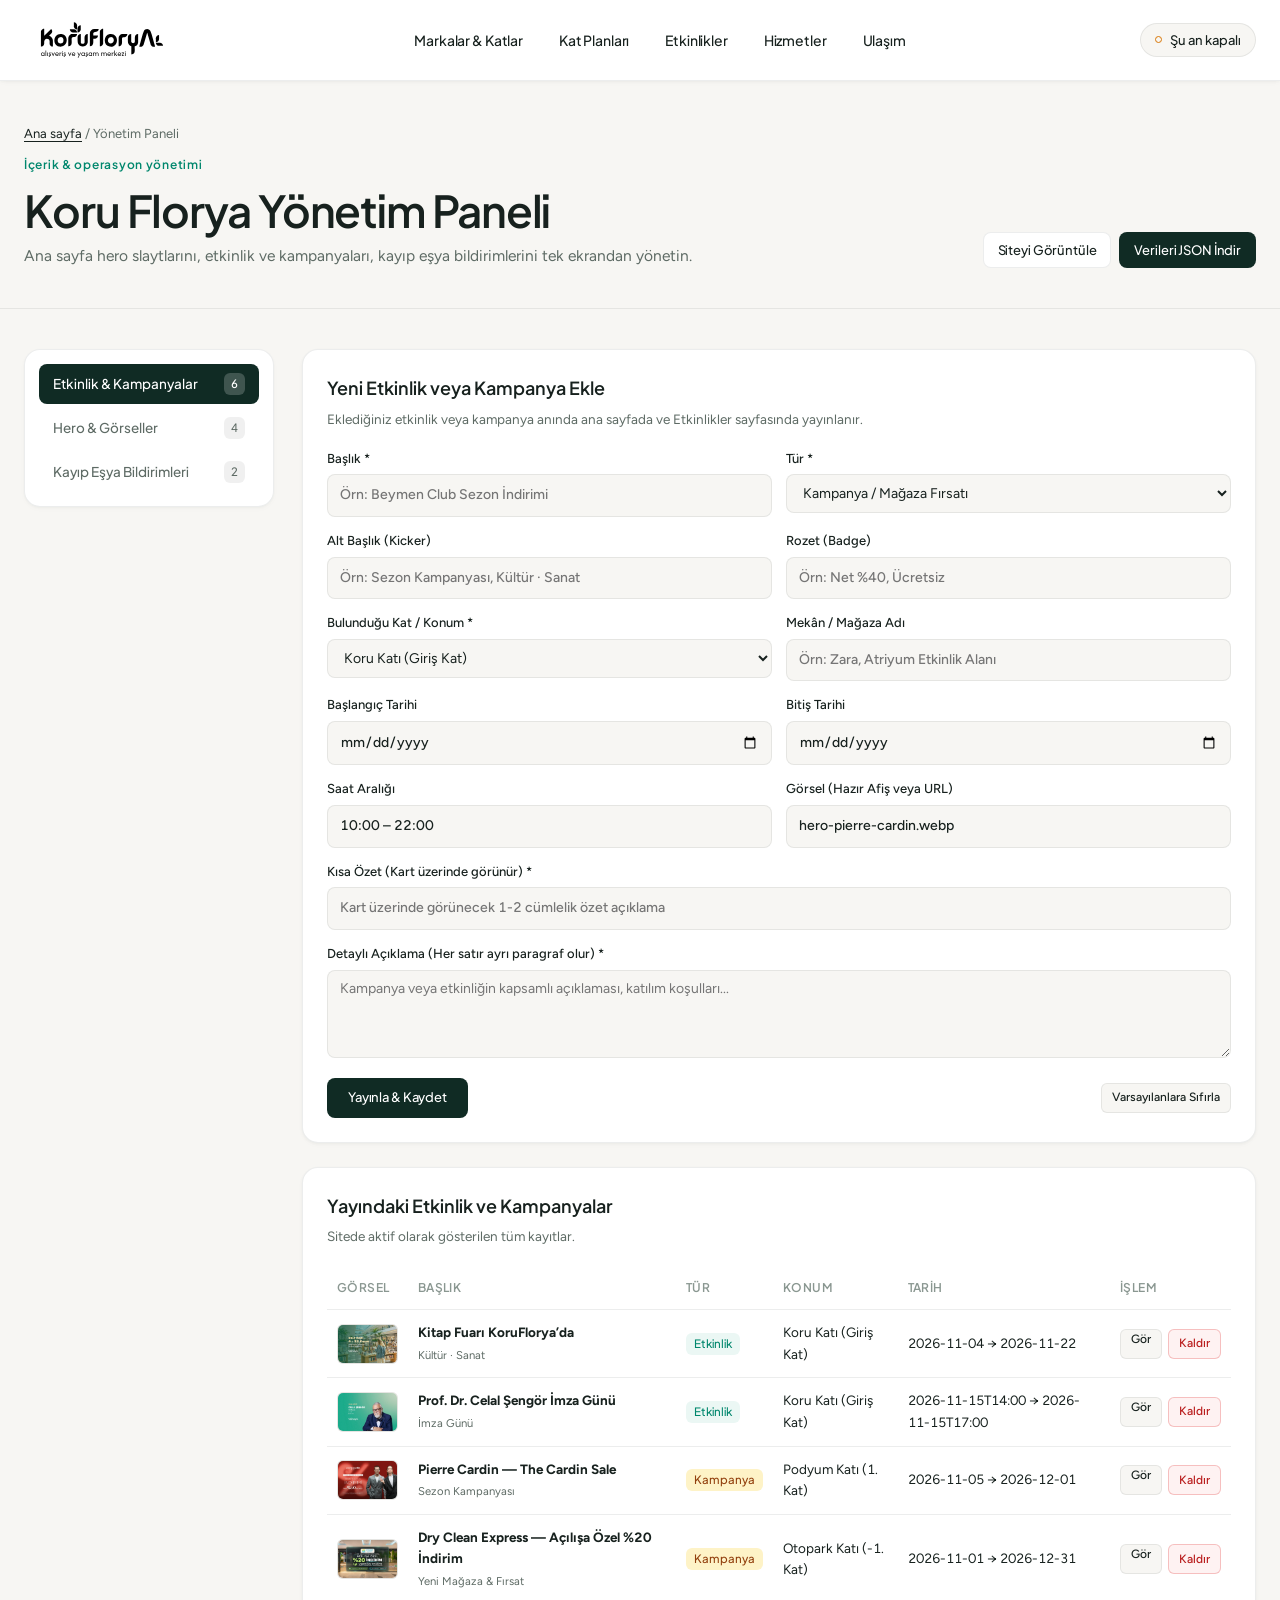
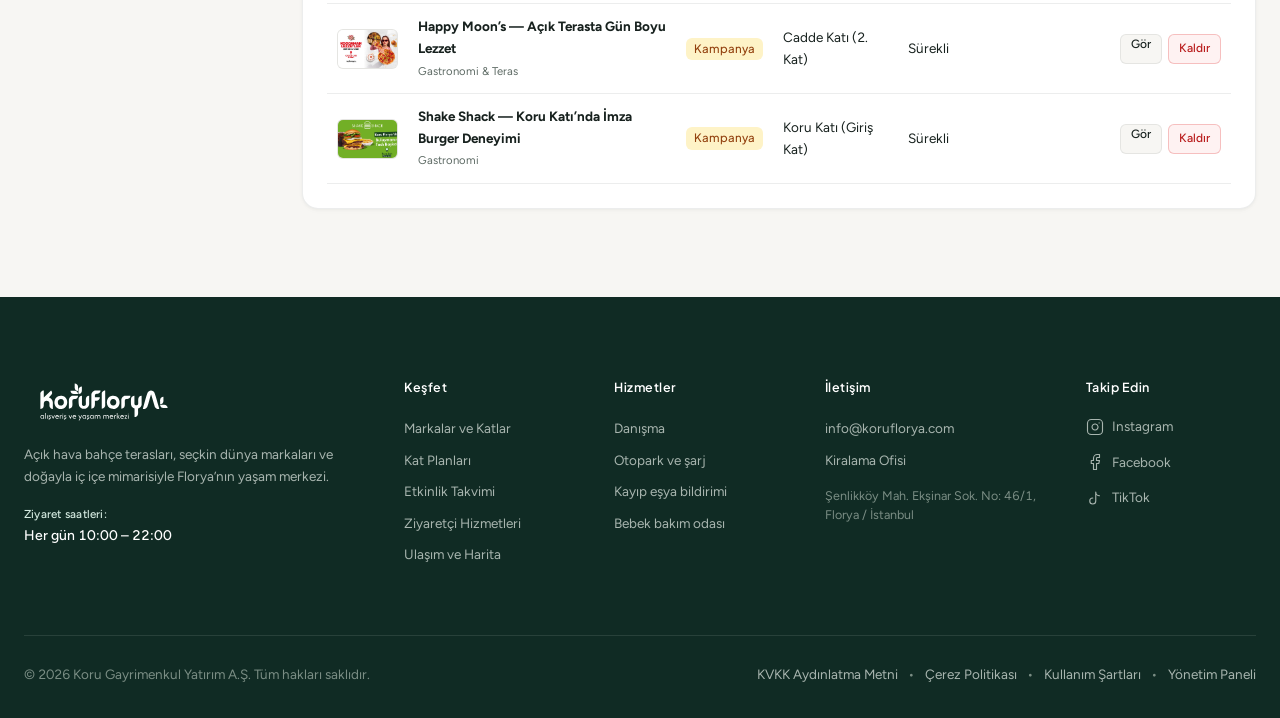
==== admin.html @ 9d374c3a "Redesign subpage headers, sticky columns, detailed campaign copy, store pagination, copy cleanup, an" ====
<!DOCTYPE html>
<html lang="tr">
<head>
<meta charset="UTF-8" />
<meta name="viewport" content="width=device-width, initial-scale=1" />
<title>Yönetim Paneli (CMS) | Koru Florya</title>
<meta name="robots" content="noindex, nofollow" />
<meta name="theme-color" content="#102B24" />
<link rel="icon" type="image/svg+xml" href="assets/logo/favicon.svg" />
<link rel="preconnect" href="https://fonts.googleapis.com" />
<link rel="preconnect" href="https://fonts.gstatic.com" crossorigin />
<link href="https://fonts.googleapis.com/css2?family=Plus+Jakarta+Sans:wght@500;600&family=Figtree:wght@400;500;600&display=swap" rel="stylesheet" />
<link rel="stylesheet" href="assets/css/site.css" />
<style>
  .adm-wrap{display:grid;grid-template-columns:250px minmax(0,1fr);gap:28px;align-items:start}
  .adm-nav{position:sticky;top:100px;background:#fff;border:1px solid var(--border-light);border-radius:var(--radius-lg);padding:14px;display:flex;flex-direction:column;gap:4px;box-shadow:var(--shadow-sm)}
  .adm-tab{height:40px;padding:0 14px;border-radius:var(--radius-sm);border:0;background:transparent;font-family:var(--font-h);font-size:13.5px;font-weight:500;color:var(--text-muted);text-align:left;cursor:pointer;display:flex;align-items:center;justify-content:space-between;transition:background-color .16s,color .16s}
  .adm-tab:hover{background:var(--bg-light);color:var(--text-main)}
  .adm-tab.on{background:var(--brand-dark);color:#fff}
  .adm-tab span.cnt{font-size:11.5px;padding:2px 7px;border-radius:var(--radius-xs);background:rgba(0,0,0,.06)}
  .adm-tab.on span.cnt{background:rgba(255,255,255,.2);color:#fff}

  .adm-pane{display:none;flex-direction:column;gap:24px}
  .adm-pane.on{display:flex}

  .adm-card{background:#fff;border:1px solid var(--border-light);border-radius:var(--radius-lg);padding:24px;box-shadow:var(--shadow-sm)}
  .adm-card h2{font-family:var(--font-h);font-size:18px;font-weight:600;margin-bottom:6px;color:var(--text-main)}
  .adm-card p.sub{font-size:13.5px;color:var(--text-muted);margin-bottom:18px}

  .adm-grid{display:grid;grid-template-columns:repeat(2,minmax(0,1fr));gap:14px}
  .adm-field{display:flex;flex-direction:column;gap:5px;font-size:13px;font-weight:500;color:var(--text-main)}
  .adm-field.full{grid-column:1/-1}
  .adm-field input,.adm-field select,.adm-field textarea{padding:9px 12px;border:1px solid var(--border-light);border-radius:var(--radius-sm);background:var(--bg-light);font-size:14px;font-family:var(--font-b);color:var(--text-main);outline:none;transition:border-color .16s,background-color .16s}
  .adm-field input:focus,.adm-field select:focus,.adm-field textarea:focus{background:#fff;border-color:var(--brand-turq)}

  .adm-table-wrap{overflow-x:auto}
  .adm-table{width:100%;border-collapse:collapse;font-size:13.5px}
  .adm-table th,.adm-table td{padding:12px 10px;border-bottom:1px solid var(--border-light);text-align:left;vertical-align:middle}
  .adm-table th{font-family:var(--font-h);font-weight:600;font-size:12px;color:var(--text-subtle);text-transform:uppercase;letter-spacing:.04em}
  .adm-thumb{width:64px;height:40px;border-radius:var(--radius-xs);object-fit:cover;background:var(--bg-light);border:1px solid var(--border-light)}

  .adm-badge{display:inline-flex;align-items:center;padding:2px 8px;border-radius:var(--radius-xs);font-size:11.5px;font-weight:500;font-family:var(--font-h)}
  .adm-badge.ev{background:var(--brand-turq-light);color:var(--brand-turq-text)}
  .adm-badge.cp{background:#FEF3C7;color:#92400E}
  .adm-badge.ok{background:#DCFCE7;color:#166534}

  .adm-actions{display:flex;gap:6px;align-items:center}
  .adm-btn-del{height:30px;padding:0 10px;border-radius:var(--radius-xs);border:1px solid rgba(220,38,38,.25);background:#FEF2F2;color:#B91C1C;font-size:12px;font-weight:500;cursor:pointer}
  .adm-btn-del:hover{background:#FEE2E2}
  .adm-btn-act{height:30px;padding:0 10px;border-radius:var(--radius-xs);border:1px solid var(--border-light);background:var(--bg-light);color:var(--text-main);font-size:12px;font-weight:500;cursor:pointer}
  .adm-btn-act:hover{background:var(--bg-raised)}

  .adm-toast{position:fixed;bottom:24px;right:24px;background:var(--brand-dark);color:#fff;padding:12px 18px;border-radius:var(--radius-md);font-family:var(--font-h);font-size:13.5px;font-weight:500;box-shadow:var(--shadow-lg);z-index:999;opacity:0;transform:translateY(8px);pointer-events:none;transition:opacity .2s,transform .2s}
  .adm-toast.on{opacity:1;transform:translateY(0)}

  @media (max-width:900px){
    .adm-wrap{grid-template-columns:1fr}
    .adm-nav{position:static;flex-direction:row;overflow-x:auto}
    .adm-tab{flex:0 0 auto;gap:8px}
    .adm-grid{grid-template-columns:1fr}
  }
</style>
</head>
<body data-page="admin">
<main id="main">
  <div class="pagehead">
    <div class="wrap">
      <p class="crumb"><a href="index.html">Ana sayfa</a> / Yönetim Paneli</p>
      <div style="display:flex;justify-content:space-between;align-items:flex-end;gap:16px;flex-wrap:wrap">
        <div>
          <span class="eyebrow">İçerik &amp; operasyon yönetimi</span>
          <h1 class="h">Koru Florya Yönetim Paneli</h1>
          <p class="lead">Ana sayfa hero slaytlarını, etkinlik ve kampanyaları, kayıp eşya bildirimlerini tek ekrandan yönetin.</p>
        </div>
        <div style="display:flex;gap:8px;flex-wrap:wrap">
          <a class="btn btn-outline btn-sm" href="index.html" target="_blank">Siteyi Görüntüle</a>
          <button type="button" class="btn btn-dark btn-sm" id="exportJsonBtn">Verileri JSON İndir</button>
        </div>
      </div>
    </div>
  </div>

  <section style="padding:40px 0 88px" class="bg-lime">
    <div class="wrap adm-wrap">
      <aside class="adm-nav" role="tablist" aria-label="Yönetim Bölümleri">
        <button type="button" class="adm-tab on" data-pane="events">Etkinlik &amp; Kampanyalar <span class="cnt" id="cntEvents">0</span></button>
        <button type="button" class="adm-tab" data-pane="hero">Hero &amp; Görseller <span class="cnt" id="cntSlides">4</span></button>
        <button type="button" class="adm-tab" data-pane="lost">Kayıp Eşya Bildirimleri <span class="cnt" id="cntLost">0</span></button>
      </aside>

      <div>
        <!-- 1. ETKİNLİK & KAMPANYALAR PANE -->
        <div class="adm-pane on" id="pane-events">
          <div class="adm-card">
            <h2>Yeni Etkinlik veya Kampanya Ekle</h2>
            <p class="sub">Eklediğiniz etkinlik veya kampanya anında ana sayfada ve Etkinlikler sayfasında yayınlanır.</p>
            <form id="addEventForm" class="adm-grid">
              <label class="adm-field">Başlık *
                <input type="text" name="title" required placeholder="Örn: Beymen Club Sezon İndirimi" />
              </label>
              <label class="adm-field">Tür *
                <select name="type">
                  <option value="campaign">Kampanya / Mağaza Fırsatı</option>
                  <option value="event">Etkinlik / İmza Günü / Atölye</option>
                </select>
              </label>
              <label class="adm-field">Alt Başlık (Kicker)
                <input type="text" name="kicker" placeholder="Örn: Sezon Kampanyası, Kültür · Sanat" />
              </label>
              <label class="adm-field">Rozet (Badge)
                <input type="text" name="badge" placeholder="Örn: Net %40, Ücretsiz" />
              </label>
              <label class="adm-field">Bulunduğu Kat / Konum *
                <select name="place">
                  <option value="Koru Katı (Giriş Kat)">Koru Katı (Giriş Kat)</option>
                  <option value="Podyum Katı (1. Kat)">Podyum Katı (1. Kat)</option>
                  <option value="Cadde Katı (2. Kat)">Cadde Katı (2. Kat)</option>
                  <option value="Otopark Katı (-1. Kat)">Otopark Katı (-1. Kat)</option>
                </select>
              </label>
              <label class="adm-field">Mekân / Mağaza Adı
                <input type="text" name="venue" placeholder="Örn: Zara, Atriyum Etkinlik Alanı" />
              </label>
              <label class="adm-field">Başlangıç Tarihi
                <input type="date" name="start" />
              </label>
              <label class="adm-field">Bitiş Tarihi
                <input type="date" name="end" />
              </label>
              <label class="adm-field">Saat Aralığı
                <input type="text" name="time" value="10:00 – 22:00" placeholder="Örn: 14:00 – 17:00" />
              </label>
              <label class="adm-field">Görsel (Hazır Afiş veya URL)
                <input type="text" name="img" placeholder="hero-kitap-fuari.webp veya https://..." value="hero-pierre-cardin.webp" />
              </label>
              <label class="adm-field full">Kısa Özet (Kart üzerinde görünür) *
                <input type="text" name="short" required placeholder="Kart üzerinde görünecek 1-2 cümlelik özet açıklama" />
              </label>
              <label class="adm-field full">Detaylı Açıklama (Her satır ayrı paragraf olur) *
                <textarea name="about" rows="4" required placeholder="Kampanya veya etkinliğin kapsamlı açıklaması, katılım koşulları..."></textarea>
              </label>
              <div class="adm-field full" style="flex-direction:row;justify-content:space-between;align-items:center;margin-top:6px">
                <button type="submit" class="btn btn-dark btn-sm" style="height:40px;padding:0 20px">Yayınla &amp; Kaydet</button>
                <button type="button" class="adm-btn-act" id="resetEventsBtn">Varsayılanlara Sıfırla</button>
              </div>
            </form>
          </div>

          <div class="adm-card">
            <h2>Yayındaki Etkinlik ve Kampanyalar</h2>
            <p class="sub">Sitede aktif olarak gösterilen tüm kayıtlar.</p>
            <div class="adm-table-wrap">
              <table class="adm-table">
                <thead>
                  <tr>
                    <th>Görsel</th>
                    <th>Başlık</th>
                    <th>Tür</th>
                    <th>Konum</th>
                    <th>Tarih</th>
                    <th>İşlem</th>
                  </tr>
                </thead>
                <tbody id="eventsTableBody"></tbody>
              </table>
            </div>
          </div>
        </div>

        <!-- 2. HERO & GÖRSELLER PANE -->
        <div class="adm-pane" id="pane-hero">
          <div class="adm-card">
            <h2>Ana Sayfa Hero Başlık &amp; Slogan</h2>
            <p class="sub">Ana sayfa açılış ekranındaki ana başlığı ve alt sloganı güncelleyin.</p>
            <form id="heroTextForm" class="adm-grid">
              <label class="adm-field full">Ana Başlık (H1)
                <input type="text" id="admHeroTitle" required value="Florya'da alışveriş, kahve ve koru" />
              </label>
              <label class="adm-field full">Alt Slogan
                <input type="text" id="admHeroSub" required value="Açık hava bahçe terasları, seçkin dünya markaları ve doğayla iç içe bir yaşam deneyimi." />
              </label>
              <div class="adm-field full" style="flex-direction:row;gap:10px">
                <button type="submit" class="btn btn-dark btn-sm" style="height:40px;padding:0 20px">Metinleri Güncelle</button>
                <button type="button" class="adm-btn-act" id="resetHeroBtn">Varsayılana Dön</button>
              </div>
            </form>
          </div>

          <div class="adm-card">
            <h2>Hero Arka Plan Slayt Fotoğrafları</h2>
            <p class="sub">Ana sayfa hero alanında dönen fotoğrafları yönetin veya yeni fotoğraf URL'si ekleyin.</p>
            <form id="addSlideForm" class="adm-grid" style="margin-bottom:20px">
              <label class="adm-field">Fotoğraf URL *
                <input type="url" name="url" required placeholder="https://images.unsplash.com/photo-..." />
              </label>
              <label class="adm-field">Fotoğraf Açıklaması (Alt Metin) *
                <input type="text" name="alt" required placeholder="Örn: Koru Florya Bahçe Terası" />
              </label>
              <div class="adm-field full">
                <button type="submit" class="btn btn-dark btn-sm" style="align-self:flex-start;height:38px">Slayt Ekle</button>
              </div>
            </form>
            <div class="adm-table-wrap">
              <table class="adm-table">
                <thead>
                  <tr>
                    <th>Önizleme</th>
                    <th>Açıklama</th>
                    <th>Görsel Adresi</th>
                    <th>İşlem</th>
                  </tr>
                </thead>
                <tbody id="slidesTableBody"></tbody>
              </table>
            </div>
          </div>
        </div>

        <!-- 3. KAYIP EŞYA BİLDİRİMLERİ PANE -->
        <div class="adm-pane" id="pane-lost">
          <div class="adm-card">
            <div style="display:flex;justify-content:space-between;align-items:center;gap:12px;flex-wrap:wrap;margin-bottom:14px">
              <div>
                <h2>Kayıp Eşya Bildirimleri &amp; Danışma Kayıtları</h2>
                <p class="sub" style="margin-bottom:0"><a href="kayip-esya.html" style="text-decoration:underline">Kayıp Eşya</a> sayfasındaki formdan gönderilen bildirimler burada listelenir.</p>
              </div>
              <button type="button" class="adm-btn-act" id="addSampleLostBtn">+ Örnek Kayıt Ekle</button>
            </div>
            <div class="adm-table-wrap">
              <table class="adm-table">
                <thead>
                  <tr>
                    <th>Ad Soyad</th>
                    <th>İletişim</th>
                    <th>Tarih &amp; Konum</th>
                    <th>Eşya Tanımı</th>
                    <th>Durum</th>
                    <th>İşlem</th>
                  </tr>
                </thead>
                <tbody id="lostTableBody"></tbody>
              </table>
            </div>
          </div>
        </div>
      </div>
    </div>
  </section>
</main>

<div class="adm-toast" id="admToast" role="status" aria-live="polite">Değişiklikler kaydedildi</div>

<script src="assets/js/stores.js"></script>
<script src="assets/js/events.js"></script>
<script src="assets/js/data.js"></script>
<script src="assets/js/chrome.js"></script>
<script>
(function(){
  const $=s=>document.querySelector(s);
  const esc=KF.esc;

  function toast(msg){
    const t=$('#admToast');
    t.textContent=msg;
    t.classList.add('on');
    setTimeout(()=>t.classList.remove('on'),2600);
  }

  // Tab switching
  document.querySelectorAll('.adm-tab').forEach(btn=>{
    btn.addEventListener('click',()=>{
      const p=btn.dataset.pane;
      document.querySelectorAll('.adm-tab').forEach(b=>b.classList.toggle('on',b===btn));
      document.querySelectorAll('.adm-pane').forEach(el=>el.classList.toggle('on',el.id==='pane-'+p));
    });
  });

  // 1. EVENTS MANAGEMENT
  function getActiveEvents(){
    const custom=JSON.parse(localStorage.getItem('kf_cms_events')||'[]');
    const deleted=new Set(JSON.parse(localStorage.getItem('kf_cms_deleted_events')||'[]'));
    const customIds=new Set(custom.map(x=>x.id));
    return [...custom, ...(window.KF_EVENTS||[]).filter(e=>!customIds.has(e.id))].filter(e=>!deleted.has(e.id));
  }

  function renderEvents(){
    const list=getActiveEvents();
    $('#cntEvents').textContent=list.length;
    const tb=$('#eventsTableBody');
    tb.innerHTML=list.map(e=>{
      const imgSrc=/^https?:\/\/|^data:|^assets\//.test(e.img||'')?e.img:`assets/events/${e.img}`;
      return `<tr>
        <td><img class="adm-thumb" src="${esc(imgSrc)}" alt="" /></td>
        <td><b>${esc(e.title)}</b><br><small style="color:var(--text-muted)">${esc(e.kicker||'')}</small></td>
        <td><span class="adm-badge ${e.type==='event'?'ev':'cp'}">${e.type==='event'?'Etkinlik':'Kampanya'}</span></td>
        <td>${esc(e.place||'—')}</td>
        <td>${esc(e.start||'Sürekli')}${e.end?' → '+esc(e.end):''}</td>
        <td>
          <div class="adm-actions">
            <a class="adm-btn-act" href="etkinlik.html?e=${encodeURIComponent(e.id)}" target="_blank">Gör</a>
            <button type="button" class="adm-btn-del" data-del-ev="${esc(e.id)}">Kaldır</button>
          </div>
        </td>
      </tr>`;
    }).join('');
  }

  $('#addEventForm').addEventListener('submit',function(ev){
    ev.preventDefault();
    const fd=new FormData(this);
    const title=fd.get('title').trim();
    const id=KF.slugify(title)+'-'+Date.now().toString().slice(-4);
    const item={
      id,
      type:fd.get('type'),
      title,
      kicker:fd.get('kicker').trim()||(fd.get('type')==='event'?'Kültür · Sanat':'Kampanya'),
      badge:fd.get('badge').trim()||null,
      place:fd.get('place'),
      venue:fd.get('venue').trim()||'Koru Florya',
      store:fd.get('venue').trim()||null,
      start:fd.get('start')||null,
      end:fd.get('end')||null,
      allDay:true,
      time:fd.get('time').trim()||'10:00 – 22:00',
      img:fd.get('img').trim()||'hero-pierre-cardin.webp',
      short:fd.get('short').trim(),
      about:fd.get('about').split('\n').map(s=>s.trim()).filter(Boolean),
      free:true,
      audience:'Herkese açık'
    };
    const custom=JSON.parse(localStorage.getItem('kf_cms_events')||'[]');
    custom.unshift(item);
    localStorage.setItem('kf_cms_events',JSON.stringify(custom));
    this.reset();
    renderEvents();
    toast('Yeni içerik yayınlandı');
  });

  document.addEventListener('click',e=>{
    const delEv=e.target.closest('[data-del-ev]');
    if(delEv){
      const id=delEv.dataset.delEv;
      const custom=JSON.parse(localStorage.getItem('kf_cms_events')||'[]').filter(x=>x.id!==id);
      localStorage.setItem('kf_cms_events',JSON.stringify(custom));
      const deleted=JSON.parse(localStorage.getItem('kf_cms_deleted_events')||'[]');
      if(!deleted.includes(id)) deleted.push(id);
      localStorage.setItem('kf_cms_deleted_events',JSON.stringify(deleted));
      renderEvents();
      toast('İçerik yayından kaldırıldı');
    }
  });

  $('#resetEventsBtn').addEventListener('click',()=>{
    localStorage.removeItem('kf_cms_events');
    localStorage.removeItem('kf_cms_deleted_events');
    renderEvents();
    toast('Varsayılan etkinlik ve kampanyalar geri yüklendi');
  });

  // 2. HERO & SLIDES MANAGEMENT
  const DEFAULT_HERO={
    title:"Florya'da alışveriş, kahve ve koru",
    sub:"Açık hava bahçe terasları, seçkin dünya markaları ve doğayla iç içe bir yaşam deneyimi.",
    slides:[
      {url:'https://images.unsplash.com/photo-1519567241046-7f570eee3ce6?auto=format&fit=crop&q=75&w=1400',alt:'Koru Florya iç mekânı'},
      {url:'https://images.unsplash.com/photo-1483985988355-763728e1935b?auto=format&fit=crop&q=75&w=1400',alt:'Alışveriş deneyimi'},
      {url:'https://images.unsplash.com/photo-1764489307253-da5c9c311fa2?auto=format&fit=crop&q=75&w=1400',alt:'Akşam ışığında kafe'},
      {url:'https://images.unsplash.com/photo-1757585920915-c5a388d16e44?auto=format&fit=crop&q=75&w=1400',alt:'Florya korusu ve doğa'}
    ]
  };

  function getHero(){
    try{
      return JSON.parse(localStorage.getItem('kf_cms_hero'))||JSON.parse(JSON.stringify(DEFAULT_HERO));
    }catch{
      return JSON.parse(JSON.stringify(DEFAULT_HERO));
    }
  }

  function renderHero(){
    const h=getHero();
    $('#admHeroTitle').value=h.title||DEFAULT_HERO.title;
    $('#admHeroSub').value=h.sub||DEFAULT_HERO.sub;
    const slides=h.slides||DEFAULT_HERO.slides;
    $('#cntSlides').textContent=slides.length;
    $('#slidesTableBody').innerHTML=slides.map((s,idx)=>`
      <tr>
        <td><img class="adm-thumb" src="${esc(s.url||s.img)}" alt="" /></td>
        <td><b>${esc(s.alt||'Slayt '+(idx+1))}</b></td>
        <td style="max-width:280px;overflow:hidden;text-overflow:ellipsis;white-space:nowrap;color:var(--text-muted)">${esc(s.url||s.img)}</td>
        <td><button type="button" class="adm-btn-del" data-del-slide="${idx}">Sil</button></td>
      </tr>
    `).join('');
  }

  $('#heroTextForm').addEventListener('submit',e=>{
    e.preventDefault();
    const h=getHero();
    h.title=$('#admHeroTitle').value.trim();
    h.sub=$('#admHeroSub').value.trim();
    localStorage.setItem('kf_cms_hero',JSON.stringify(h));
    toast('Hero başlık ve sloganı güncellendi');
  });

  $('#addSlideForm').addEventListener('submit',function(e){
    e.preventDefault();
    const fd=new FormData(this);
    const h=getHero();
    h.slides=h.slides||[];
    h.slides.push({url:fd.get('url').trim(),alt:fd.get('alt').trim()});
    localStorage.setItem('kf_cms_hero',JSON.stringify(h));
    this.reset();
    renderHero();
    toast('Yeni slayt fotoğrafı eklendi');
  });

  document.addEventListener('click',e=>{
    const ds=e.target.closest('[data-del-slide]');
    if(ds){
      const idx=Number(ds.dataset.delSlide);
      const h=getHero();
      if(h.slides && h.slides.length>1){
        h.slides.splice(idx,1);
        localStorage.setItem('kf_cms_hero',JSON.stringify(h));
        renderHero();
        toast('Slayt silindi');
      } else {
        toast('En az 1 slayt kalmalıdır');
      }
    }
  });

  $('#resetHeroBtn').addEventListener('click',()=>{
    localStorage.removeItem('kf_cms_hero');
    renderHero();
    toast('Hero ayarları varsayılana döndürüldü');
  });

  // 3. LOST & FOUND MANAGEMENT
  const SAMPLE_LOST=[
    {id:'lf-101',name:'Zeynep Kaya',contact:'0532 410 88 92',date:'2026-11-14',location:'Koru Katı · Starbucks',desc:'Siyah deri Celine kartlık, içinde kimlik ve 2 banka kartı.',status:'Danışmada Muhafaza',createdAt:'14.11.2026 16:40'},
    {id:'lf-102',name:'Mert Demir',contact:'mert.demir@gmail.com',date:'2026-11-15',location:'Podyum Katı · Zara',desc:'Apple AirPods Pro 2. nesil şarj kutusu.',status:'Bekliyor',createdAt:'15.11.2026 11:15'}
  ];

  function getLost(){
    try{
      const raw=localStorage.getItem('kf_cms_lost');
      if(!raw){
        localStorage.setItem('kf_cms_lost',JSON.stringify(SAMPLE_LOST));
        return SAMPLE_LOST;
      }
      return JSON.parse(raw);
    }catch{return SAMPLE_LOST;}
  }

  function renderLost(){
    const list=getLost();
    $('#cntLost').textContent=list.length;
    const tb=$('#lostTableBody');
    if(!list.length){
      tb.innerHTML=`<tr><td colspan="6" style="text-align:center;padding:24px;color:var(--text-muted)">Kayıtlı kayıp eşya bildirimi bulunmuyor.</td></tr>`;
      return;
    }
    tb.innerHTML=list.map((item,idx)=>`
      <tr>
        <td><b>${esc(item.name)}</b><br><small style="color:var(--text-subtle)">${esc(item.createdAt||'')}</small></td>
        <td>${esc(item.contact)}</td>
        <td>${esc(item.date)}<br><small style="color:var(--text-muted)">${esc(item.location)}</small></td>
        <td style="max-width:260px">${esc(item.desc)}</td>
        <td><span class="adm-badge ${item.status==='Teslim Edildi'?'ok':(item.status==='Danışmada Muhafaza'?'ev':'cp')}">${esc(item.status)}</span></td>
        <td>
          <div class="adm-actions">
            <button type="button" class="adm-btn-act" data-toggle-lost="${idx}">Durum Değiştir</button>
            <button type="button" class="adm-btn-del" data-del-lost="${idx}">Sil</button>
          </div>
        </td>
      </tr>
    `).join('');
  }

  document.addEventListener('click',e=>{
    const tl=e.target.closest('[data-toggle-lost]');
    if(tl){
      const idx=Number(tl.dataset.toggleLost);
      const list=getLost();
      const states=['Bekliyor','Danışmada Muhafaza','Teslim Edildi'];
      const curIdx=states.indexOf(list[idx].status);
      list[idx].status=states[(curIdx+1)%states.length];
      localStorage.setItem('kf_cms_lost',JSON.stringify(list));
      renderLost();
      toast('Kayıp eşya durumu güncellendi: '+list[idx].status);
    }
    const dl=e.target.closest('[data-del-lost]');
    if(dl){
      const idx=Number(dl.dataset.delLost);
      const list=getLost();
      list.splice(idx,1);
      localStorage.setItem('kf_cms_lost',JSON.stringify(list));
      renderLost();
      toast('Kayıp eşya kaydı silindi');
    }
  });

  $('#addSampleLostBtn').addEventListener('click',()=>{
    const list=getLost();
    list.unshift({
      id:'lf-'+Date.now(),
      name:'Elif Yılmaz',
      contact:'0544 220 19 05',
      date:'2026-11-15',
      location:'Cadde Katı · Happy Moon’s Teras',
      desc:'Bej rengi kaşmir şal, koltuk üzerinde unutuldu.',
      status:'Bekliyor',
      createdAt:new Date().toLocaleString('tr-TR')
    });
    localStorage.setItem('kf_cms_lost',JSON.stringify(list));
    renderLost();
    toast('Örnek kayıp eşya bildirimi eklendi');
  });

  // Export JSON
  $('#exportJsonBtn').addEventListener('click',()=>{
    const data={
      events:getActiveEvents(),
      hero:getHero(),
      lostAndFound:getLost()
    };
    const blob=new Blob([JSON.stringify(data,null,2)],{type:'application/json'});
    const a=document.createElement('a');
    a.href=URL.createObjectURL(blob);
    a.download='koruflorya-cms-data.json';
    a.click();
    toast('JSON veri dosyası indirildi');
  });

  renderEvents();
  renderHero();
  renderLost();
})();
</script>
</body>
</html>
---- assets/css/site.css ----
/* Koru Florya AVM - Unslopped Craft Design System */
:root{
  --brand-dark:#102B24;       /* Derin orman yeşili ana zemin */
  --brand-dark-soft:#173830;
  --brand-turq:#00B995;       /* Zümrüt vurgu */
  --brand-turq-hover:#009E7F;
  --brand-turq-text:#00876D;  /* Açık zemin için kontrastlı vurgu */
  --brand-turq-light:#EBF7F4;
  --bg-light:#F7F6F3;         /* Doğal kireçtaşı arka plan */
  --bg-card:#FFFFFF;          /* Kart ve yüzey rengi */
  --bg-raised:#F0EEEA;        /* İkincil yüzey / buton arka planı */
  --text-main:#17211E;        /* Ana metin */
  --text-muted:#5E6B65;       /* İkincil metin */
  --text-subtle:#8A9791;      /* Açıklama ve meta metin */
  --border-light:rgba(23,33,30,.08);
  --border-subtle:rgba(23,33,30,.05);
  --border-dark:rgba(255,255,255,.10);
  --shadow-sm:0 1px 3px rgba(16,43,36,.04), 0 2px 6px rgba(16,43,36,.02);
  --shadow-md:0 4px 16px -2px rgba(16,43,36,.06), 0 2px 4px rgba(16,43,36,.02);
  --shadow-lg:0 12px 32px -6px rgba(16,43,36,.08), 0 4px 8px rgba(16,43,36,.02);
  --shadow-xl:0 20px 48px -10px rgba(16,43,36,.12);
  --radius-xs:6px;
  --radius-sm:8px;
  --radius-md:12px;
  --radius-lg:16px;
  --radius-xl:20px;
  --radius-pill:999px;
  --font-h:'Plus Jakarta Sans',system-ui,-apple-system,sans-serif;
  --font-b:'Figtree',system-ui,-apple-system,sans-serif;
  --ease:cubic-bezier(.22,1,.36,1);
}

/* Custom architectural scrollbar */
::-webkit-scrollbar{width:8px;height:8px}
::-webkit-scrollbar-track{background:var(--bg-light)}
::-webkit-scrollbar-thumb{background:#CBD5D0;border-radius:var(--radius-pill);border:2px solid var(--bg-light)}
::-webkit-scrollbar-thumb:hover{background:var(--text-subtle)}
*{scrollbar-width:thin;scrollbar-color:#CBD5D0 var(--bg-light);box-sizing:border-box;margin:0;padding:0}

html{scroll-behavior:smooth;scroll-padding-top:88px}
body{font-family:var(--font-b);font-size:15px;line-height:1.6;background:var(--bg-card);color:var(--text-main);-webkit-font-smoothing:antialiased;overflow-x:hidden;font-variant-numeric:tabular-nums}
a{color:inherit;text-decoration:none}
button,input{font:inherit;color:inherit}
ul{list-style:none}
img{display:block;max-width:100%}
::selection{background:var(--brand-turq);color:#fff}
:focus-visible{outline:2px solid var(--brand-turq);outline-offset:2px;border-radius:var(--radius-xs)}
.sr{position:absolute;width:1px;height:1px;overflow:hidden;clip:rect(0 0 0 0)}
.skip{position:absolute;left:-999px;top:8px;z-index:400;background:var(--brand-dark);color:#fff;padding:8px 16px;border-radius:var(--radius-sm)}
.skip:focus{left:8px}

.wrap{width:min(1280px,100% - 48px);margin-inline:auto}
.h{font-family:var(--font-h);font-weight:600;line-height:1.12;letter-spacing:-.025em}
h2.h{font-size:clamp(28px,3.5vw,44px);color:var(--text-main)}
.eyebrow{display:block;font-family:var(--font-h);font-weight:600;font-size:12px;letter-spacing:.06em;color:var(--brand-turq-text);margin-bottom:12px}
.lead{color:var(--text-muted);font-size:16px;line-height:26px;max-width:38rem;margin-top:12px}
section{padding:96px 0}
.bg-lime{background:var(--bg-light)}
.sec-head{display:flex;justify-content:space-between;align-items:flex-end;gap:24px;flex-wrap:wrap;margin-bottom:40px}

/* Balanced buttons on 4px grid & nested radius */
.btn{display:inline-flex;align-items:center;justify-content:center;gap:8px;height:48px;padding:0 20px;border-radius:var(--radius-md);font-family:var(--font-h);font-weight:500;font-size:14px;letter-spacing:-.01em;border:1px solid transparent;cursor:pointer;white-space:nowrap;transition:background-color .16s var(--ease),color .16s var(--ease),border-color .16s var(--ease),transform .16s var(--ease),box-shadow .16s var(--ease)}
.btn:active{transform:scale(.98)}
.btn .arr{width:16px;height:16px;flex:none;transition:transform .16s var(--ease)}
.btn:hover .arr{transform:translate(2px,-2px)}
.btn-primary{background:var(--brand-dark);color:#fff;border-color:var(--brand-dark);box-shadow:0 1px 3px rgba(16,43,36,.12)}
.btn-primary:hover{background:var(--brand-dark-soft);border-color:var(--brand-dark-soft)}
.btn-dark{background:var(--brand-dark);color:#fff}
.btn-dark:hover{background:var(--brand-dark-soft)}
.btn-light{background:#fff;color:var(--text-main);border-color:var(--border-light);box-shadow:var(--shadow-sm)}
.btn-light:hover{background:var(--bg-light);border-color:rgba(23,33,30,.12)}
.btn-line{border-color:rgba(255,255,255,.4);background:transparent;color:#fff}
.btn-line:hover{background:rgba(255,255,255,.1);border-color:#fff}
.btn-outline{border-color:var(--border-light);background:#fff;color:var(--text-main)}
.btn-outline:hover{border-color:var(--text-main);background:var(--bg-light)}
.btn-sm{height:36px;padding:0 14px;font-size:13px;border-radius:var(--radius-sm)}
.btn-sm .arr{width:14px;height:14px}
.w-full{width:100%}

/* ========================================================
   4. NAVBAR – ARCHITECTURAL & BALANCED
   ======================================================== */
.nav{position:fixed;inset:0 0 auto;z-index:100;color:#fff;background:transparent;-webkit-backdrop-filter:none;backdrop-filter:none;border-bottom:1px solid transparent;transition:background-color .2s var(--ease),backdrop-filter .2s var(--ease),border-color .2s var(--ease),color .2s var(--ease),box-shadow .2s var(--ease)}
.nav .wrap{display:flex;align-items:center;justify-content:space-between;gap:24px;height:80px}
.nav.solid{background:rgba(255,255,255,.98);color:var(--text-main);-webkit-backdrop-filter:blur(16px);backdrop-filter:blur(16px);border-bottom-color:var(--border-light);box-shadow:var(--shadow-sm)}

.brand{position:relative;display:block;width:156px;height:48px;flex:none}
.brand img{position:absolute;inset:0;width:100%;height:100%;object-fit:contain;transition:opacity .2s var(--ease)}
.brand .logo-d{opacity:0}
.nav.solid .brand .logo-w{opacity:0}
.nav.solid .brand .logo-d{opacity:1}

.links{display:flex;align-items:center;gap:4px}
.links a{position:relative;padding:8px 16px;border-radius:var(--radius-sm);font-family:var(--font-h);font-weight:500;font-size:14px;letter-spacing:-.01em;transition:color .16s var(--ease),background-color .16s var(--ease)}
.links a:hover{background:rgba(255,255,255,.12)}
.nav.solid .links a:hover{background:var(--bg-light)}
.links a::after{content:"";position:absolute;bottom:2px;left:16px;right:16px;height:2px;background:var(--brand-turq);border-radius:var(--radius-pill);transform:scaleX(0);transition:transform .16s var(--ease)}
.links a.active::after, .links a:hover::after{transform:scaleX(1)}

.nav-r{display:flex;align-items:center;gap:16px}
.live{display:flex;align-items:center;gap:8px;font-size:13px;font-weight:500;font-family:var(--font-h);white-space:nowrap;padding:6px 14px;border-radius:var(--radius-pill);background:rgba(255,255,255,.12);border:1px solid rgba(255,255,255,.18);backdrop-filter:blur(8px)}
.nav.solid .live{background:var(--bg-light);border-color:var(--border-light);color:var(--text-main)}
.dot{width:7px;height:7px;border-radius:50%;background:var(--brand-turq);flex:none;opacity:1}
.dot.off{background:transparent;border:1.5px solid #D97706}

.menu-btn{display:none;align-items:center;gap:8px;border:1px solid currentColor;background:none;border-radius:var(--radius-sm);height:36px;padding:0 14px;font-family:var(--font-h);font-weight:500;font-size:13px;cursor:pointer}

/* ========================================================
   5. HERO SECTION & BRAND STRIP
   ======================================================== */
.hero{position:relative;height:min(100svh,960px);min-height:680px;color:#fff;overflow:hidden;background:var(--brand-dark);padding:0}
.hero-end{position:absolute;left:0;top:100%;width:1px;height:1px;pointer-events:none}
.slide{position:absolute;inset:0;opacity:0;transition:opacity .8s var(--ease);pointer-events:none}
.slide.on{opacity:1}
.slide img{width:100%;height:100%;object-fit:cover;transform:scale(1.02);transition:transform 6s ease-out}
.slide.on img{transform:scale(1)}

.hero::after{content:"";position:absolute;inset:0;background:linear-gradient(90deg,rgba(16,43,36,.65) 0%,rgba(16,43,36,.12) 60%),linear-gradient(180deg,rgba(16,43,36,.5) 0%,rgba(16,43,36,.06) 25%,rgba(16,43,36,.3) 60%,rgba(16,43,36,.88) 100%);pointer-events:none}
.hero-in{position:absolute;inset:0;z-index:2;display:flex;flex-direction:column;justify-content:flex-end;padding-bottom:96px}
.hero-in .wrap{position:relative}

.hero-content{max-width:44rem}
.hero-eyebrow{display:inline-block;font-family:var(--font-h);font-size:12.5px;font-weight:500;letter-spacing:.04em;color:#D5EBE1;margin-bottom:12px;background:rgba(16,43,36,.6);padding:6px 14px;border-radius:var(--radius-sm);border:1px solid rgba(255,255,255,.14);backdrop-filter:blur(8px)}
.hero h1{font-size:clamp(40px,5.5vw,72px);line-height:1.04;letter-spacing:-.03em;color:#fff}
.hero p.sub{font-size:18px;line-height:28px;margin-top:16px;max-width:36rem;color:rgba(255,255,255,.9)}
.hero-cta{display:flex;gap:12px;flex-wrap:wrap;margin-top:24px}

.hero-search-bar{display:flex;align-items:center;gap:10px;margin-top:24px;max-width:460px;height:48px;padding:4px 4px 4px 16px;border-radius:var(--radius-md);background:rgba(255,255,255,.14);backdrop-filter:blur(16px);-webkit-backdrop-filter:blur(16px);border:1px solid rgba(255,255,255,.28);box-shadow:0 8px 24px rgba(0,0,0,.16);transition:border-color .16s var(--ease),background-color .16s var(--ease)}
.hero-search-bar:focus-within{background:rgba(16,43,36,.78);border-color:rgba(255,255,255,.55)}
.hero-search-bar svg{color:rgba(255,255,255,.8);flex:none}
.hero-search-bar input{flex:1;min-width:0;border:0;background:none;outline:none;color:#fff;font-size:14px;font-family:var(--font-b);-webkit-appearance:none;appearance:none}
.hero-search-bar input::-webkit-search-cancel-button{-webkit-appearance:none;appearance:none}
.hero-search-bar input::placeholder{color:rgba(255,255,255,.72)}
.hero-search-submit{height:38px;padding:0 18px;border-radius:var(--radius-sm);border:0;background:#fff;color:var(--brand-dark);font-family:var(--font-h);font-size:13.5px;font-weight:600;cursor:pointer;transition:background-color .16s var(--ease),color .16s var(--ease)}
.hero-search-submit:hover{background:var(--brand-turq);color:#fff}

.dots{display:flex;gap:8px;position:absolute;right:max(24px,calc((100% - 1280px)/2));top:50%;transform:translateY(-50%);flex-direction:column;z-index:3}
.dots button{width:6px;height:28px;border-radius:var(--radius-pill);border:0;background:rgba(255,255,255,.35);cursor:pointer;transition:background-color .2s var(--ease),height .25s var(--ease)}
.dots button[aria-current=true]{background:#fff;height:40px}

.hero-scroll{position:absolute;bottom:24px;left:50%;transform:translateX(-50%);z-index:10;display:flex;flex-direction:column;align-items:center;gap:4px;color:#fff;font-family:var(--font-h);font-size:11px;font-weight:500;letter-spacing:.08em;opacity:.8;transition:opacity .2s var(--ease),transform .2s var(--ease)}
.hero-scroll:hover{opacity:1;transform:translateX(-50%) translateY(2px)}
.hero-scroll svg{width:16px;height:16px}

/* Brand Strip */
.strip{background:var(--bg-card);border-bottom:1px solid var(--border-light);padding:32px 0}
.strip-label{font-family:var(--font-h);font-size:11.5px;font-weight:600;letter-spacing:.05em;color:var(--text-subtle);text-align:center;margin-bottom:20px}
.strip ul{display:flex;flex-wrap:wrap;justify-content:center;align-items:center;gap:16px 40px}
.strip li{display:flex;align-items:center;justify-content:center;width:104px;height:32px}
.strip img{max-height:24px;max-width:96px;width:auto;height:auto;object-fit:contain;filter:grayscale(1);opacity:.55;transition:filter .2s var(--ease),opacity .2s var(--ease)}
.strip li:hover img{filter:none;opacity:1}

/* ========================================================
   6. KAT SEÇİMİ & ARCHITECTURAL FLOOR EXPLORER
   ======================================================== */
.arch-explorer{display:grid;grid-template-columns:360px minmax(0,1fr);gap:28px;align-items:start}

/* Sol Kat Kulesi */
.floor-tower{background:#FFFFFF;border:1px solid var(--border-light);border-radius:var(--radius-xl);padding:20px;box-shadow:var(--shadow-sm);position:sticky;top:96px;min-width:0}
.tower-header{display:flex;justify-content:space-between;align-items:center;margin-bottom:14px;padding-bottom:12px;border-bottom:1px solid var(--border-light)}
.tower-label{font-family:var(--font-h);font-size:11.5px;font-weight:600;letter-spacing:.04em;color:var(--text-subtle)}
.tower-all-btn{background:var(--bg-light);border:1px solid var(--border-light);border-radius:var(--radius-sm);padding:5px 12px;font-family:var(--font-h);font-size:12px;font-weight:500;cursor:pointer;color:var(--text-muted);transition:background-color .16s var(--ease),color .16s var(--ease)}
.tower-all-btn:hover{background:var(--bg-raised);color:var(--text-main)}
.tower-all-btn.on{background:var(--brand-dark);border-color:var(--brand-dark);color:#fff}

.tower-stack{display:flex;flex-direction:column;gap:8px}
.tower-card{background:var(--bg-light);border:1px solid var(--border-light);border-radius:var(--radius-lg);padding:14px 16px;display:flex;gap:12px;align-items:flex-start;text-align:left;cursor:pointer;transition:background-color .16s var(--ease),border-color .16s var(--ease)}
.tower-card:hover{background:var(--bg-raised);border-color:rgba(23,33,30,.12)}
.tower-card.on{background:var(--brand-dark);color:#fff;border-color:var(--brand-dark)}

.tc-level{width:40px;height:40px;border-radius:var(--radius-md);background:#FFFFFF;border:1px solid var(--border-light);color:var(--brand-dark);display:grid;place-items:center;font-family:var(--font-h);font-size:15px;font-weight:600;flex:none;transition:background-color .16s,color .16s}
.tower-card.on .tc-level{background:var(--brand-dark-soft);border-color:rgba(255,255,255,.14);color:#fff}

.tc-body{display:flex;flex-direction:column;gap:2px;flex:1;min-width:0}
.tc-top{display:flex;justify-content:space-between;align-items:center;gap:8px}
.tc-top b{font-family:var(--font-h);font-size:14.5px;font-weight:600;letter-spacing:-.01em}
.tc-chip{font-size:11px;font-weight:500;padding:2px 8px;border-radius:var(--radius-xs);background:var(--brand-turq-light);color:var(--brand-turq-text);font-family:var(--font-h);white-space:nowrap}
.tower-card.on .tc-chip{background:rgba(255,255,255,.14);color:#D5EBE1}
.tc-body p{font-size:12px;line-height:17px;color:var(--text-muted);margin:2px 0}
.tower-card.on .tc-body p{color:#B8CEC4}
.tc-meta{font-size:11px;color:var(--text-subtle);display:flex;gap:6px;align-items:center;font-weight:400;white-space:nowrap;overflow:hidden;text-overflow:ellipsis}
.tower-card.on .tc-meta{color:#A8C0B5}

/* Sağ Kat Vitrini */
.floor-stage{display:flex;flex-direction:column;min-width:0}
.stage-banner{background:var(--brand-dark);color:#fff;border:1px solid rgba(255,255,255,.08);border-radius:var(--radius-xl);padding:24px 28px;display:flex;justify-content:space-between;align-items:center;gap:24px;margin-bottom:16px;box-shadow:var(--shadow-sm)}
.sb-info{max-width:34rem}
.sb-badge{display:inline-block;background:rgba(255,255,255,.08);border:1px solid rgba(255,255,255,.14);color:#D5EBE1;font-family:var(--font-h);font-size:11.5px;font-weight:500;letter-spacing:.02em;padding:3px 10px;border-radius:var(--radius-xs);margin-bottom:8px}
.stage-banner h3{font-family:var(--font-h);font-size:clamp(20px,2vw,26px);font-weight:600;letter-spacing:-.015em;margin-bottom:6px}
.stage-banner p{font-size:13.5px;line-height:21px;color:#B4C9C0;margin:0}
.sb-stats{display:flex;gap:8px;flex:none}
.stat-pill{background:rgba(255,255,255,.06);border:1px solid rgba(255,255,255,.1);border-radius:var(--radius-md);padding:8px 14px;text-align:center;display:flex;flex-direction:column;min-width:72px}
.stat-pill b{font-family:var(--font-h);font-size:18px;font-weight:600;line-height:1}
.stat-pill span{font-size:10.5px;color:#8FA89E;margin-top:4px}

/* ========================================================
   7. MAĞAZA ARAMA, FİLTRELEME & KARTLAR
   ======================================================== */
.stage-filter-box{display:flex;gap:12px;align-items:center;flex-wrap:wrap;background:#FFFFFF;border:1px solid var(--border-light);border-radius:var(--radius-lg);padding:10px 14px;margin-bottom:12px;box-shadow:var(--shadow-sm)}
.stage-search{display:flex;align-items:center;gap:10px;background:var(--bg-light);border:1px solid var(--border-light);border-radius:var(--radius-md);padding:0 12px;height:40px;flex:1 1 240px;transition:background-color .16s var(--ease),border-color .16s var(--ease)}
.stage-search:focus-within{background:#fff;border-color:var(--brand-turq);box-shadow:0 0 0 2px var(--brand-turq-light)}
.stage-search svg{width:16px;height:16px;color:var(--text-subtle);flex:none}
.stage-search input{flex:1;min-width:0;border:0;background:none;outline:none;font-size:13.5px;color:var(--text-main)}
.stage-search input::placeholder{color:var(--text-subtle)}
.stage-search kbd{font-family:var(--font-b);font-size:10.5px;color:var(--text-subtle);border:1px solid var(--border-light);border-radius:var(--radius-xs);padding:2px 6px;background:#fff}

.stage-pills{display:flex;gap:6px;overflow-x:auto;scrollbar-width:none}
.stage-pills::-webkit-scrollbar{display:none}
.stage-pills .pill{background:var(--bg-light);border:1px solid var(--border-light);color:var(--text-muted);height:32px;padding:0 12px;border-radius:var(--radius-sm);font-size:12px;font-weight:500;font-family:var(--font-h);cursor:pointer;white-space:nowrap;transition:background-color .16s var(--ease),color .16s var(--ease)}
.stage-pills .pill:hover{background:var(--bg-raised);color:var(--text-main)}
.stage-pills .pill.on{background:var(--brand-dark);border-color:var(--brand-dark);color:#fff}

/* Active Filter Chips Bar */
.stage-active-filters[hidden]{display:none!important}
.stage-active-filters{display:flex;align-items:center;justify-content:space-between;gap:12px;background:var(--bg-light);border:1px solid var(--border-light);border-radius:var(--radius-md);padding:6px 14px;margin-bottom:12px}
.af-list{display:flex;gap:6px;flex-wrap:wrap}
.af-chip{display:inline-flex;align-items:center;gap:6px;background:#fff;color:var(--text-main);font-family:var(--font-h);font-size:12px;font-weight:500;padding:3px 10px;border-radius:var(--radius-xs);border:1px solid var(--border-light);cursor:pointer;transition:background-color .16s,border-color .16s}
.af-chip:hover{background:var(--bg-raised);border-color:rgba(23,33,30,.14)}
.af-chip i{font-style:normal;font-weight:500;font-size:12px;color:var(--text-muted)}
.af-clear-all{background:none;border:0;color:var(--brand-turq-text);font-family:var(--font-h);font-size:12px;font-weight:500;cursor:pointer;text-decoration:underline;text-underline-offset:3px}

.stage-res-head{display:flex;justify-content:space-between;align-items:center;font-size:13px;color:var(--text-muted);margin-bottom:14px;min-height:24px}
.stage-res-head b{color:var(--text-main);font-weight:600}
.link{background:none;border:0;color:var(--brand-turq-text);font-weight:500;text-decoration:underline;text-underline-offset:3px;cursor:pointer}
.link[hidden]{display:none!important}

/* Store Cards Grid */
.stage-grid{display:grid;grid-template-columns:repeat(3,1fr);gap:16px}
.store-card{background:#FFFFFF;border:1px solid var(--border-light);border-top:3px solid var(--brand-dark);border-radius:var(--radius-lg);padding:18px 20px;display:flex;flex-direction:column;justify-content:space-between;gap:12px;min-height:200px;box-shadow:var(--shadow-sm);transition:border-color .16s var(--ease),box-shadow .16s var(--ease),background-color .16s var(--ease)}
.store-card[data-floor="C"]{border-top-color:#00B995}
.store-card[data-floor="P"]{border-top-color:#102B24}
.store-card[data-floor="K"]{border-top-color:#2D6A4F}
.store-card[data-floor="O"]{border-top-color:#64748B}
.store-card:hover{border-color:rgba(23,33,30,.16);box-shadow:var(--shadow-md)}

.sc-top{display:flex;justify-content:space-between;align-items:flex-start;gap:10px}
.sc-logo{width:56px;height:38px;border-radius:var(--radius-sm);background:var(--bg-light);border:1px solid var(--border-light);display:grid;place-items:center;flex:none;padding:3px}
.sc-logo img{max-width:46px;max-height:26px;object-fit:contain}
.sc-logo i{font-style:normal;font-family:var(--font-h);font-weight:600;font-size:13px;color:var(--text-muted)}
.sc-cat{display:inline-flex;align-items:center;height:22px;padding:0 8px;border-radius:var(--radius-xs);font-size:11px;font-weight:500;font-family:var(--font-h);background:var(--brand-turq-light);color:var(--brand-turq-text);white-space:nowrap}

.sc-mid{display:flex;flex-direction:column;gap:3px}
.sc-name{font-family:var(--font-h);font-weight:600;font-size:16.5px;line-height:22px;letter-spacing:-.015em;color:var(--text-main)}
.sc-name mark{background:#FEF3C7;color:var(--text-main);border-radius:2px;padding:0 2px}
.sc-floor{font-size:12px;color:var(--text-muted);display:flex;align-items:center;gap:5px}

.sc-bottom{display:flex;justify-content:space-between;align-items:center;gap:8px;padding-top:10px;border-top:1px solid var(--border-light)}
.sc-hours{font-size:11.5px;color:var(--text-subtle);font-weight:400}
.sc-btn{white-space:nowrap;flex:none;padding:0 12px;font-size:12px;font-weight:500;height:32px;border-radius:var(--radius-sm);background:var(--bg-light);border:1px solid var(--border-light);color:var(--text-main);display:inline-flex;align-items:center;gap:4px;transition:background-color .16s var(--ease),color .16s var(--ease);cursor:pointer}
.sc-btn:hover{background:var(--brand-dark);border-color:var(--brand-dark);color:#fff}

/* Pagination (.stage-pager) */
.stage-pager[hidden]{display:none!important}
.stage-pager{display:flex;justify-content:space-between;align-items:center;gap:12px;margin-top:24px;padding-top:18px;border-top:1px solid var(--border-light);flex-wrap:wrap}
.pg-nums{display:flex;align-items:center;gap:6px;flex-wrap:wrap}
.pg-btn,.pg-nav{height:38px;padding:0 14px;border-radius:var(--radius-sm);border:1px solid var(--border-light);background:#fff;color:var(--text-main);font-family:var(--font-h);font-size:13px;font-weight:500;cursor:pointer;transition:background-color .16s var(--ease),color .16s var(--ease),border-color .16s var(--ease)}
.pg-btn{min-width:38px;padding:0 10px}
.pg-btn:hover:not(.on),.pg-nav:hover:not(:disabled){background:var(--bg-light);border-color:rgba(23,33,30,.2)}
.pg-btn.on{background:var(--brand-dark);border-color:var(--brand-dark);color:#fff}
.pg-nav:disabled{opacity:.4;cursor:not-allowed}
.pg-dots{color:var(--text-subtle);padding:0 4px;font-size:13px}
.empty{padding:56px 24px;text-align:center;background:#fff;border:1px solid var(--border-light);border-radius:var(--radius-lg)}
.empty p{font-family:var(--font-h);font-weight:600;font-size:20px;line-height:28px;margin-bottom:12px}

/* ========================================================
   STORE QUICK-VIEW MODAL
   ======================================================== */
.store-modal{border:0;border-radius:var(--radius-xl);padding:0;max-width:480px;width:calc(100% - 32px);background:#fff;box-shadow:var(--shadow-xl);margin:auto;overflow:hidden}
.store-modal::backdrop{background:rgba(16,43,36,.55);backdrop-filter:blur(6px)}
.store-modal[open]{animation:modalPop .2s var(--ease)}
@keyframes modalPop{from{opacity:0;transform:scale(.97)}to{opacity:1;transform:scale(1)}}

.store-modal-box{padding:28px;display:flex;flex-direction:column;gap:18px;position:relative}
.sm-close{position:absolute;top:20px;right:20px;width:32px;height:32px;border-radius:var(--radius-sm);border:1px solid var(--border-light);background:#fff;font-size:20px;display:grid;place-items:center;cursor:pointer;color:var(--text-muted);transition:background-color .16s,color .16s}
.sm-close:hover{background:var(--bg-light);color:var(--text-main)}

.sm-head{display:flex;align-items:center;gap:16px}
.sm-logo{width:64px;height:48px;border-radius:var(--radius-md);background:var(--bg-light);border:1px solid var(--border-light);display:grid;place-items:center;flex:none;padding:6px}
.sm-logo img{max-width:50px;max-height:32px;object-fit:contain}
.sm-logo i{font-style:normal;font-family:var(--font-h);font-weight:600;font-size:16px;color:var(--text-muted)}
.sm-title-group h3{font-family:var(--font-h);font-size:22px;font-weight:600;letter-spacing:-.02em;margin:0;color:var(--text-main)}
.sm-meta{font-size:13.5px;color:var(--brand-turq-text);font-weight:500;margin-top:2px}

.sm-body{display:flex;flex-direction:column;gap:10px;background:var(--bg-light);border-radius:var(--radius-lg);padding:18px}
.sm-info-row{display:flex;justify-content:space-between;align-items:center;font-size:13.5px;padding-bottom:8px;border-bottom:1px solid var(--border-light)}
.sm-info-row:last-of-type{border-bottom:0;padding-bottom:0}
.sm-info-row span{color:var(--text-muted)}
.sm-info-row b{font-weight:500;color:var(--text-main)}
.sm-desc{font-size:13.5px;line-height:21px;color:var(--text-muted);margin-top:4px}
.sm-actions{display:flex;gap:8px}
.sm-btn{width:100%}

/* ========================================================
   8. ETKİNLİKLER – EDITORIAL MAGAZINE SPREAD
   ======================================================== */
.culture-spread{display:grid;grid-template-columns:1.25fr 1fr;gap:28px;align-items:stretch}

.cs-spotlight{position:relative;border-radius:var(--radius-xl);overflow:hidden;min-height:580px;display:flex;flex-direction:column;justify-content:flex-end;box-shadow:var(--shadow-md);isolation:isolate}
.cs-spotlight-img{position:absolute;inset:0;width:100%;height:100%;object-fit:cover;z-index:-2;transition:transform 1s var(--ease)}
.cs-spotlight:hover .cs-spotlight-img{transform:scale(1.04)}
.cs-spotlight-overlay{padding:40px;background:linear-gradient(180deg,rgba(16,43,36,0) 0%,rgba(16,43,36,.55) 30%,rgba(16,43,36,.96) 100%);color:#fff;display:flex;flex-direction:column;gap:14px}
.cs-sp-meta{display:flex;gap:10px;flex-wrap:wrap}
.cs-date-chip{background:#fff;color:var(--text-main);font-family:var(--font-h);font-size:12px;font-weight:700;letter-spacing:.08em;padding:6px 14px;border-radius:var(--radius-full);box-shadow:0 4px 12px rgba(0,0,0,.15)}
.cs-cat-chip{background:var(--brand-turq);color:#fff;font-family:var(--font-h);font-size:12px;font-weight:700;letter-spacing:.06em;padding:6px 14px;border-radius:var(--radius-full)}
.cs-sp-title{font-family:var(--font-h);font-size:clamp(26px,3vw,42px);font-weight:700;line-height:1.12;letter-spacing:-.03em;color:#fff}
.cs-sp-desc{font-size:15.5px;line-height:25px;color:rgba(255,255,255,.92);max-width:34rem;margin:0}
.cs-sp-foot{display:flex;justify-content:space-between;align-items:center;gap:16px;flex-wrap:wrap;margin-top:8px;padding-top:16px;border-top:1px solid rgba(255,255,255,.2)}
.cs-venue{font-size:13.5px;color:#C8DDD3;display:flex;align-items:center;gap:6px}

.cs-aside{display:flex;flex-direction:column;gap:20px}
.cs-card{background:var(--bg-card);border:1px solid var(--border-light);border-radius:var(--radius-lg);overflow:hidden;display:grid;grid-template-columns:190px 1fr;box-shadow:var(--shadow-sm);transition:transform .3s var(--ease),box-shadow .3s var(--ease),border-color .3s var(--ease)}
.cs-card:hover{transform:translateY(-4px);box-shadow:var(--shadow-md);border-color:rgba(0,185,149,.3)}
.cs-card-img{position:relative;background:#EAE8E3;overflow:hidden}
.cs-card-img img{width:100%;height:100%;object-fit:cover;transition:transform .8s var(--ease)}
.cs-card:hover .cs-card-img img{transform:scale(1.06)}
.cs-card-date{position:absolute;top:12px;left:12px;background:rgba(255,255,255,.96);color:var(--text-main);font-family:var(--font-h);font-size:11px;font-weight:700;padding:4px 10px;border-radius:var(--radius-full);box-shadow:0 2px 8px rgba(0,0,0,.15)}
.cs-card-body{padding:22px;display:flex;flex-direction:column;justify-content:space-between;gap:8px}
.cs-card-cat{font-family:var(--font-h);font-size:11.5px;font-weight:700;color:var(--brand-turq-hover);text-transform:uppercase;letter-spacing:.08em}
.cs-card-body h4{font-family:var(--font-h);font-size:18px;font-weight:700;letter-spacing:-.02em;color:var(--text-main);margin:0}
.cs-card-body p{font-size:13.5px;line-height:21px;color:var(--text-muted);margin:0}
.cs-card-foot{display:flex;justify-content:space-between;align-items:center;font-size:12.5px;padding-top:10px;border-top:1px solid var(--border-light);margin-top:4px}
.cs-card-venue{color:var(--text-muted);font-weight:500}

/* ========================================================
   9. AYRICALIKLI HİZMETLER (SERVICES)
   ======================================================== */
.services-hero-grid{display:grid;grid-template-columns:repeat(3,1fr);gap:20px;margin-bottom:20px}
.srv-hero-card{background:var(--bg-card);border:1px solid var(--border-light);border-radius:var(--radius-lg);overflow:hidden;display:flex;flex-direction:column;box-shadow:var(--shadow-sm);transition:border-color .16s var(--ease),box-shadow .16s var(--ease)}
.srv-hero-card:hover{border-color:rgba(23,33,30,.16);box-shadow:var(--shadow-md)}
.srv-img-wrap{position:relative;aspect-ratio:16/10;overflow:hidden;background:var(--bg-light)}
.srv-img-wrap img{width:100%;height:100%;object-fit:cover;transition:opacity .2s var(--ease)}
.srv-badge{position:absolute;top:12px;left:12px;background:rgba(255,255,255,.94);color:var(--text-main);font-family:var(--font-h);font-size:11.5px;font-weight:500;padding:4px 10px;border-radius:var(--radius-xs);border:1px solid var(--border-light);box-shadow:var(--shadow-sm)}
.srv-body{padding:20px 22px;display:flex;flex-direction:column;justify-content:space-between;flex:1;gap:10px}
.srv-body h3{font-family:var(--font-h);font-size:17.5px;font-weight:600;letter-spacing:-.015em;color:var(--text-main);margin:0}
.srv-body p{font-size:13.5px;line-height:21px;color:var(--text-muted);margin:0}
.srv-meta{font-size:12px;font-weight:500;color:var(--brand-turq-text);padding-top:10px;border-top:1px solid var(--border-light)}

.services-compact-grid{display:grid;grid-template-columns:repeat(3,1fr);gap:20px}
.srv-compact-card{background:var(--bg-card);border:1px solid var(--border-light);border-radius:var(--radius-lg);padding:20px;display:flex;gap:16px;align-items:flex-start;box-shadow:var(--shadow-sm);transition:border-color .16s var(--ease),box-shadow .16s var(--ease)}
.srv-compact-card:hover{border-color:rgba(23,33,30,.16);box-shadow:var(--shadow-md)}
.srv-ic{width:42px;height:42px;border-radius:var(--radius-md);background:var(--brand-turq-light);color:var(--brand-turq-text);display:grid;place-items:center;flex:none}
.srv-ic svg{width:20px;height:20px}
.srv-compact-card h4{font-family:var(--font-h);font-size:15.5px;font-weight:600;letter-spacing:-.01em;color:var(--text-main);margin-bottom:4px}
.srv-compact-card p{font-size:13px;line-height:20px;color:var(--text-muted);margin:0}

/* ========================================================
   10. ULAŞIM TERMİNALİ VE HARİTA (DİNAMİK ROTA SİSTEMİ)
   ======================================================== */
.transit-hub-layout{display:grid;grid-template-columns:1.2fr 1fr;gap:24px;align-items:stretch}
.map{position:relative;border-radius:var(--radius-xl);overflow:hidden;min-height:600px;background:#EDEAE4;box-shadow:var(--shadow-sm);border:1px solid var(--border-light);isolation:isolate}
.map-canvas{position:absolute;inset:0;width:100%!important;height:100%!important;z-index:1}
#mapCanvas .leaflet-tile{filter:saturate(0.9) contrast(1.02)}
.leaflet-container{font-family:var(--font-b)!important;width:100%;height:100%}
.leaflet-control-zoom{border:0!important;border-radius:var(--radius-sm)!important;overflow:hidden;box-shadow:var(--shadow-sm)!important}
.leaflet-control-zoom a{background:#fff!important;color:var(--text-main)!important;border-bottom:1px solid rgba(0,0,0,.08)!important}

/* FIXED PIN: ZERO ZOOM DRIFT */
.leaflet-fixed-marker{background:none;border:none}
.fixed-pin{position:relative;width:32px;height:36px;display:flex;flex-direction:column;align-items:center}
.pin-bubble{position:absolute;bottom:42px;left:50%;transform:translateX(-50%);background:var(--brand-dark);color:#fff;font-family:var(--font-h);font-size:11.5px;font-weight:500;padding:4px 10px;border-radius:var(--radius-xs);white-space:nowrap;box-shadow:var(--shadow-md);pointer-events:none}
.pin-marker-shape{width:32px;height:32px;border-radius:50%;background:var(--pin-color,#00B995);border:2.5px solid #fff;display:grid;place-items:center;color:#fff;box-shadow:0 2px 8px rgba(0,0,0,.2)}
.pin-marker-shape svg{width:16px;height:16px}
.fixed-pin::after{content:"";position:absolute;bottom:0;left:50%;transform:translateX(-50%);width:0;height:0;border-left:4px solid transparent;border-right:4px solid transparent;border-top:6px solid var(--pin-color,#00B995)}

.map-actions{position:absolute;left:20px;bottom:20px;right:20px;z-index:500;display:flex;gap:8px;flex-wrap:wrap}
.map-leg{position:absolute;left:20px;top:20px;z-index:500;background:rgba(255,255,255,.95);border-radius:var(--radius-sm);padding:6px 14px;font-size:12.5px;font-weight:500;display:flex;gap:8px;align-items:center;box-shadow:var(--shadow-sm);border:1px solid var(--border-light)}
.ml-body{display:flex;flex-direction:column;gap:3px}
.ml-key{display:flex;flex-wrap:wrap;gap:3px 14px;font-size:11.5px;font-weight:400;color:var(--text-muted)}
.mk{display:inline-flex;align-items:center;gap:6px}
.mk i{display:inline-block;width:22px;height:0;border-top:3px solid var(--brand-dark)}
.mk-walk i{border-top-style:dashed}
.map-theme-toggle{position:absolute;top:18px;right:18px;z-index:500;display:flex;gap:3px;background:rgba(255,255,255,.94);backdrop-filter:blur(8px);border:1px solid var(--border-light);border-radius:var(--radius-sm);padding:2px;box-shadow:var(--shadow-sm)}
.mt-btn{border:0;background:transparent;border-radius:var(--radius-xs);height:28px;padding:0 10px;font-family:var(--font-h);font-size:11.5px;font-weight:500;color:var(--text-muted);cursor:pointer;display:inline-flex;align-items:center;gap:4px;transition:background-color .16s,color .16s}
.mt-btn svg{width:12px;height:12px;flex:none}
.mt-btn:hover{color:var(--text-main)}
.mt-btn.on{background:var(--brand-dark);color:#fff}
.map-attr{position:absolute;right:10px;bottom:10px;z-index:500;font-size:10.5px;background:rgba(255,255,255,.85);padding:2px 6px;border-radius:4px;border:1px solid rgba(0,0,0,.06)}

/* Transit Panel */
.transit-panel{background:var(--bg-card);border:1px solid var(--border-light);border-radius:var(--radius-xl);padding:24px 28px;display:flex;flex-direction:column;justify-content:space-between;box-shadow:var(--shadow-sm)}
.transit-tabs{display:flex;gap:4px;background:var(--bg-light);padding:4px;border-radius:var(--radius-md);margin-bottom:20px;overflow-x:auto}
.t-tab{flex:1;height:38px;border-radius:var(--radius-sm);border:0;background:transparent;font-family:var(--font-h);font-size:13px;font-weight:500;cursor:pointer;color:var(--text-muted);white-space:nowrap;transition:background-color .16s,color .16s}
.t-tab:hover{color:var(--text-main)}
.t-tab.on{background:#fff;color:var(--text-main);box-shadow:var(--shadow-sm)}

.transit-content{flex:1;display:flex;flex-direction:column}
.t-pane{display:none;flex-direction:column;gap:14px}
.t-pane.on{display:flex}
.t-live-badge{display:inline-flex;align-items:center;gap:6px;height:32px;padding:0 12px;border-radius:var(--radius-xs);background:var(--bg-light);color:var(--text-main);border:1px solid var(--border-light);font-family:var(--font-h);font-size:12.5px;font-weight:500;align-self:flex-start}

.route-summary-box{display:grid;grid-template-columns:repeat(3,1fr);gap:8px;background:var(--bg-light);border-radius:var(--radius-md);padding:12px 14px;margin:2px 0}
.rs-item{display:flex;flex-direction:column;text-align:center}
.rs-item b{font-family:var(--font-h);font-size:17px;font-weight:600;color:var(--text-main)}
.rs-item span{font-size:11px;color:var(--text-muted);font-weight:400;margin-top:2px}

.t-desc{font-size:13.5px;line-height:21px;color:var(--text-muted);margin:0}
.sw-wrapper{display:flex;align-items:center;gap:10px;margin-top:2px}
.sw-label{font-size:12.5px;font-weight:500;color:var(--text-muted)}
.sw{display:inline-flex;gap:3px;padding:3px;border-radius:var(--radius-sm);background:var(--bg-light);border:1px solid var(--border-light)}
.sw button{height:28px;padding:0 10px;border-radius:var(--radius-xs);border:0;background:transparent;font-family:var(--font-h);font-weight:500;font-size:12px;cursor:pointer;color:var(--text-muted);transition:background-color .16s,color .16s}
.sw button[aria-pressed=true]{background:var(--brand-dark);color:#fff}

.timetable-box{background:var(--bg-light);border-radius:var(--radius-md);padding:14px 16px;margin-top:4px}
.times-head{display:flex;justify-content:space-between;align-items:baseline;margin-bottom:10px;font-size:12.5px;font-weight:600;color:var(--text-main)}
.times-head small{font-size:11.5px;color:var(--text-muted);font-weight:400}
.times{display:flex;gap:6px;flex-wrap:wrap}
.time-chip{border:1px solid var(--border-light);background:#fff;border-radius:var(--radius-xs);padding:2px 9px;font-weight:500;font-size:12px;line-height:20px;color:var(--text-muted)}
.time-chip.past{opacity:.35;text-decoration:line-through}
.time-chip.next{background:var(--brand-dark);border-color:var(--brand-dark);color:#fff}

.t-route-item{display:flex;gap:14px;align-items:flex-start;padding:14px;background:var(--bg-light);border-radius:var(--radius-md);border:1px solid var(--border-light)}
.t-route-icon{width:38px;height:38px;border-radius:var(--radius-sm);background:#fff;border:1px solid var(--border-light);color:var(--text-main);display:grid;place-items:center;flex:none}
.t-route-icon svg{width:18px;height:18px}
.t-route-item h4{font-family:var(--font-h);font-size:15px;font-weight:600;margin-bottom:3px;color:var(--text-main)}
.t-route-item p{font-size:13px;line-height:20px;color:var(--text-muted);margin:0}

.bus-lines{display:flex;flex-direction:column;gap:8px}
.b-line{display:flex;align-items:center;gap:14px;padding:12px 16px;background:var(--bg-light);border-radius:var(--radius-md);border:1px solid var(--border-light)}
.b-code{width:42px;height:34px;border-radius:var(--radius-sm);background:var(--brand-dark);color:#fff;font-family:var(--font-h);font-weight:600;font-size:14px;display:grid;place-items:center;flex:none}
.b-info{display:flex;flex-direction:column}
.b-info b{font-size:14px;font-weight:600;color:var(--text-main)}
.b-info small{font-size:12px;color:var(--text-muted)}

.car-features{display:grid;grid-template-columns:1fr 1fr;gap:10px}
.cf-item{background:var(--bg-light);border-radius:var(--radius-md);border:1px solid var(--border-light);padding:14px;display:flex;flex-direction:column;gap:3px}
.cf-item b{font-family:var(--font-h);font-size:14px;font-weight:600;color:var(--text-main)}
.cf-item p{font-size:12.5px;line-height:18px;color:var(--text-muted);margin:0}
.transit-footer{margin-top:20px;padding-top:16px;border-top:1px solid var(--border-light)}

/* Dark Forest Green Editorial Section (#ulasim) */
#ulasim{background:var(--brand-dark);color:#fff}
#ulasim .eyebrow{color:var(--brand-turq)}
#ulasim h2.h{color:#fff}
#ulasim .lead{color:#B4C9C0}

/* ========================================================
   11. FOOTER – ARCHITECTURAL
   ======================================================== */
footer{background:var(--brand-dark);color:#A8B5AF;padding:80px 0 32px}
.foot{display:grid;grid-template-columns:2fr 1fr 1fr 1.3fr 1fr;gap:40px}
.foot-brand-col .brand{width:160px;height:50px;margin-bottom:16px}
.foot-desc{font-size:13.5px;line-height:22px;color:#A8B5AF;max-width:24rem}
.foot-schedule{margin-top:18px;display:flex;flex-direction:column;gap:2px}
.fs-title{font-size:11.5px;font-weight:500;color:#D5EBE1;letter-spacing:.02em}
.fs-hours{font-size:14px;font-weight:500;color:#fff}

.foot-col h3{font-family:var(--font-h);font-weight:600;font-size:12.5px;letter-spacing:.04em;color:#fff;margin-bottom:16px}
.foot-col a{display:block;padding:5px 0;font-size:13.5px;color:#A8B5AF;transition:color .16s var(--ease)}
.foot-col a:hover{color:#fff}
.foot-addr{display:block;font-size:12.5px;line-height:19px;color:#7A8D84;margin-top:10px}

.foot-socials{display:flex;flex-direction:column;gap:8px}
.foot-socials a{display:inline-flex;align-items:center;gap:8px;padding:3px 0}
.foot-socials a:hover{color:#fff}

.legal{margin-top:64px;padding-top:28px;border-top:1px solid var(--border-dark);display:flex;justify-content:space-between;align-items:center;gap:16px;flex-wrap:wrap;font-size:13.5px;color:#7A8D84}
.legal-links{display:flex;align-items:center;gap:10px}
.legal-links a{color:#A8B5AF;transition:color .2s}
.legal-links a:hover{color:#fff}

/* ========================================================
   12. SUBPAGE HEADERS (UNIFIED ARCHITECTURAL LIMESTONE)
   ======================================================== */
.legal-head,.pagehead,.pagehead-dark,.ev-hero{padding:124px 0 40px;background:var(--bg-light);color:var(--text-main);border-bottom:1px solid var(--border-light);position:relative;isolation:isolate}
.ev-hero>img,.ev-hero::after{display:none!important}
.ev-hero .wrap{padding:0;min-height:0;display:block}
.legal-head .wrap{display:flex;flex-direction:column;gap:10px}
.lh-crumb{display:flex;align-items:center;gap:12px;flex-wrap:wrap;margin-bottom:4px}
.lh-crumb .back{margin-bottom:0;background:#fff;color:var(--text-main);border-color:var(--border-light);height:36px;padding:0 14px;border-radius:var(--radius-sm);font-size:13px;box-shadow:var(--shadow-sm)}
.lh-crumb .back:hover{background:var(--bg-raised);border-color:rgba(23,33,30,.2)}
.lh-badge{font-family:var(--font-h);font-size:11.5px;font-weight:600;letter-spacing:.04em;color:var(--brand-turq-text);padding:4px 10px;border-radius:var(--radius-xs);background:var(--brand-turq-light);border:1px solid rgba(0,185,149,.2)}
.lh-title,.pagehead .h,.pagehead-dark .h,.ev-hero h1{font-family:var(--font-h);font-size:clamp(28px,3.6vw,44px)!important;font-weight:600;letter-spacing:-.025em;color:var(--text-main)!important;line-height:1.12;margin:0;max-width:28ch}
.lh-sub,.pagehead .lead,.pagehead-dark .lead,.ev-hero p{font-size:15.5px;line-height:25px;color:var(--text-muted)!important;max-width:42rem;margin:8px 0 0}
.lh-meta{display:flex;align-items:center;gap:10px;font-size:12.5px;color:var(--text-subtle);margin-top:8px;flex-wrap:wrap}
.crumb,.pagehead-dark .crumb,.ev-hero .crumb{font-size:13px;color:var(--text-muted)!important;margin-bottom:10px}
.crumb a,.pagehead-dark .crumb a,.ev-hero .crumb a{color:var(--text-main)!important;text-decoration:underline;text-underline-offset:3px}
.pagehead-dark .eyebrow,.ev-hero .eyebrow{color:var(--brand-turq-text)!important}

.reader{display:grid;grid-template-columns:260px minmax(0,720px);gap:64px;justify-content:center;align-items:start}
.toc{position:sticky;top:104px}
.toc b{display:block;font-family:var(--font-h);font-weight:600;font-size:12px;letter-spacing:.06em;color:var(--text-subtle);margin-bottom:12px}
.toc a{display:block;padding:8px 0 8px 16px;border-left:2px solid var(--border-light);font-size:14px;color:var(--text-muted);transition:all .2s var(--ease)}
.toc a:hover,.toc a.on{color:var(--text-main);border-left-color:var(--brand-turq)}
.doc h2{font-family:var(--font-h);font-weight:600;font-size:24px;line-height:30px;letter-spacing:-.02em;margin:44px 0 14px;scroll-margin-top:104px}
.doc h2:first-child{margin-top:0}
.doc p{margin:12px 0;color:var(--text-muted);font-size:15.5px;line-height:26px}
.doc dl{margin:16px 0}
.doc dl>div{display:grid;grid-template-columns:200px minmax(0,1fr);gap:20px;padding:14px 0;border-top:1px solid var(--border-light)}
.doc dl>div:last-child{border-bottom:1px solid var(--border-light)}
.doc dt{font-family:var(--font-h);font-weight:600;font-size:14.5px;color:var(--text-main)}
.doc dd{min-width:0;overflow-wrap:anywhere;color:var(--text-muted);font-size:15px;line-height:25px}
.doc dd a,.doc p a{text-decoration:underline;text-underline-offset:4px;color:var(--brand-turq-text)}
.doc ul{margin:16px 0}
.doc li{padding:6px 0 6px 22px;position:relative;color:var(--text-muted);font-size:15px;line-height:25px}
.doc li::before{content:"";position:absolute;left:0;top:16px;width:6px;height:6px;border-radius:50%;background:var(--brand-turq)}
.back{display:inline-flex;align-items:center;gap:8px;font-family:var(--font-h);font-weight:500;font-size:13.5px;padding:7px 14px 7px 10px;border-radius:var(--radius-sm);border:1px solid var(--border-light);background:#fff;transition:border-color .2s var(--ease)}
.back:hover{border-color:var(--text-main)}
.back svg{width:16px;height:16px;transition:transform .2s var(--ease)}
.back:hover svg{transform:translateX(-2px)}

/* ========================================================
   13. ETKİNLİKLER VE ETKİNLİK DETAY SAYFALARI
   ======================================================== */
.etabs{display:flex;gap:8px;flex-wrap:wrap;margin-bottom:28px}
.etab{height:38px;padding:0 16px;border-radius:var(--radius-sm);border:1px solid var(--border-light);background:#fff;font-family:var(--font-h);font-weight:500;font-size:13px;cursor:pointer;display:inline-flex;align-items:center;gap:6px;transition:background-color .16s,color .16s,border-color .16s;color:var(--text-muted);box-shadow:var(--shadow-sm)}
.etab em{font-style:normal;font-size:11.5px;color:var(--text-subtle);background:var(--bg-light);padding:2px 7px;border-radius:var(--radius-xs)}
.etab:hover{border-color:rgba(23,33,30,.2);color:var(--text-main)}
.etab[aria-selected=true]{background:var(--brand-dark);border-color:var(--brand-dark);color:#fff}
.etab[aria-selected=true] em{background:rgba(255,255,255,.18);color:#fff}

.ecards,.sim{display:grid;grid-template-columns:repeat(3,1fr);gap:20px}
.ecard{background:#fff;border:1px solid var(--border-light);border-radius:var(--radius-lg);overflow:hidden;display:flex;flex-direction:column;transition:border-color .16s var(--ease),box-shadow .16s var(--ease),transform .16s var(--ease);box-shadow:var(--shadow-sm);text-decoration:none;color:inherit}
.ecard:hover{border-color:rgba(23,33,30,.18);box-shadow:var(--shadow-md);transform:translateY(-2px)}
.eimg{position:relative;aspect-ratio:16/10;max-height:196px;background:var(--bg-light);overflow:hidden}
.ecards-sm .eimg{max-height:160px}
.eimg img{width:100%;height:100%;object-fit:cover;transition:transform .4s var(--ease)}
.ecard:hover .eimg img{transform:scale(1.03)}

.edate{position:absolute;top:12px;left:12px;background:rgba(255,255,255,.96);color:var(--text-main);border-radius:var(--radius-sm);border:1px solid var(--border-light);padding:4px 10px;text-align:center;box-shadow:var(--shadow-sm)}
.edate b{display:block;font-family:var(--font-h);font-weight:600;font-size:17px;line-height:19px;letter-spacing:-.02em}
.edate small{font-family:var(--font-h);font-weight:600;font-size:10px;letter-spacing:.04em;text-transform:uppercase;color:var(--brand-turq-text)}
.ebadge{position:absolute;top:12px;left:12px;background:var(--brand-dark);color:#fff;border-radius:var(--radius-xs);padding:4px 10px;font-family:var(--font-h);font-weight:600;font-size:11.5px;box-shadow:var(--shadow-sm)}

.ebody{padding:18px;display:flex;flex-direction:column;gap:8px;flex:1}
.etags{display:flex;gap:6px;flex-wrap:wrap}
.etags .tag{font-size:11px;font-weight:500;padding:2px 8px;border-radius:var(--radius-xs);background:var(--brand-turq-light);color:var(--brand-turq-text);font-family:var(--font-h)}
.etags .tag.g{background:var(--bg-light);color:var(--text-muted);border:1px solid var(--border-light)}
.etags .tag.o{background:var(--bg-light);color:var(--text-main);border:1px solid var(--border-light)}
.etags .tag.y{background:#FEF3C7;color:#92400E}
.ebody h3{font-family:var(--font-h);font-weight:600;font-size:16.5px;line-height:22px;letter-spacing:-.015em;color:var(--text-main);margin:0}
.ebody p{color:var(--text-muted);font-size:13px;line-height:19px;margin:0;display:-webkit-box;-webkit-line-clamp:2;-webkit-box-orient:vertical;overflow:hidden}

.emeta{display:flex;flex-direction:column;gap:4px;font-size:12px;color:var(--text-muted);margin-top:auto;padding-top:10px;border-top:1px solid var(--border-light)}
.emeta div{display:flex;align-items:center;gap:7px}
.emeta svg{width:15px!important;height:15px!important;max-width:15px!important;max-height:15px!important;flex:none;color:var(--text-subtle)}
.emeta span{overflow:hidden;text-overflow:ellipsis;white-space:nowrap}

.eempty{grid-column:1/-1;background:#fff;border:1px solid var(--border-light);border-radius:var(--radius-lg);padding:48px 24px;text-align:center}
.eempty p{font-family:var(--font-h);font-weight:600;font-size:17px;margin-bottom:14px}

.ev-chips{display:flex;gap:8px;flex-wrap:wrap;margin-top:18px}
.ev-chips span{display:inline-flex;align-items:center;gap:7px;height:34px;padding:0 12px;border-radius:var(--radius-sm);background:#fff;border:1px solid var(--border-light);color:var(--text-main);font-weight:500;font-size:13px;box-shadow:var(--shadow-sm)}
.ev-chips svg{width:15px;height:15px;color:var(--brand-turq-text)}

.evd{display:grid;grid-template-columns:minmax(0,1fr) 360px;gap:40px;align-items:start}
.evd>article{position:sticky;top:100px}
.evd h2{font-family:var(--font-h);font-weight:600;font-size:22px;letter-spacing:-.015em;margin:32px 0 12px}
.evd h2:first-child{margin-top:0}
.evd p{color:var(--text-muted);font-size:15.5px;line-height:25px;margin-bottom:12px}
.poster{border-radius:var(--radius-lg);overflow:hidden;aspect-ratio:16/9;max-height:360px;background:#EDEAE4;margin-bottom:24px;border:1px solid var(--border-light)}
.poster img{width:100%;height:100%;object-fit:cover}

.tl{display:flex;flex-direction:column;gap:8px;margin-top:12px}
.tl li{display:flex;justify-content:space-between;align-items:center;gap:16px;padding:12px 16px;border-radius:var(--radius-md);background:var(--bg-light);border:1px solid var(--border-light);font-size:14px}
.tl li.hot{background:var(--brand-turq-light);border-color:rgba(0,185,149,.25)}
.tl li b{font-family:var(--font-h);font-weight:600;color:var(--text-main);white-space:nowrap}
.tl li span{color:var(--text-muted);text-align:right}

.bio{display:grid;grid-template-columns:56px 1fr;gap:16px;background:var(--bg-light);border:1px solid var(--border-light);border-radius:var(--radius-lg);padding:20px;margin-top:12px}
.bio .av{width:56px;height:56px;border-radius:50%;background:var(--brand-dark);color:#fff;display:grid;place-items:center;font-family:var(--font-h);font-weight:600;font-size:18px}
.bio h3{font-family:var(--font-h);font-weight:600;font-size:16.5px;margin:0 0 4px}
.bio p{font-size:14px;line-height:22px;margin:0;color:var(--text-muted)}

.sidecard{position:sticky;top:100px;display:flex;flex-direction:column;gap:16px}
.sidecard .box{background:#fff;border:1px solid var(--border-light);border-radius:var(--radius-lg);padding:20px;box-shadow:var(--shadow-sm)}
.sidecard .box h3{font-family:var(--font-h);font-weight:600;font-size:16.5px;margin:0 0 12px;color:var(--text-main)}
.sidecard .info div{display:grid;grid-template-columns:92px 1fr;gap:10px;padding:9px 0;border-top:1px solid var(--border-light);font-size:13.5px}
.sidecard .info dt{color:var(--text-subtle)}
.sidecard .info dd{color:var(--text-main);font-weight:500}
.calbtns{display:flex;flex-direction:column;gap:8px}
.calbtns .btn{width:100%;justify-content:space-between;height:42px;padding:0 14px;font-size:13.5px}
.sidecard .note{font-size:12px;color:var(--text-subtle);margin-top:10px;line-height:1.4}

/* ========================================================
   13. RESPONSIVE BREAKPOINTS (ALL DEVICES)
   ======================================================== */
@media (max-width:1100px){
  .arch-explorer{grid-template-columns:minmax(0,1fr);gap:32px}
  .floor-tower{position:static}
  .tower-stack{display:grid;grid-template-columns:repeat(2,minmax(0,1fr))}
  .stage-grid{grid-template-columns:repeat(2,minmax(0,1fr))}
  .culture-spread{grid-template-columns:minmax(0,1fr)}
  .cs-spotlight{min-height:480px}
  .services-hero-grid{grid-template-columns:repeat(2,minmax(0,1fr))}
  .services-compact-grid{grid-template-columns:repeat(2,minmax(0,1fr))}
  .transit-hub-layout{grid-template-columns:minmax(0,1fr)}
  .map{height:520px;min-height:520px}
  .reader{grid-template-columns:minmax(0,1fr);gap:40px}
  .toc{display:none}
  .foot{grid-template-columns:repeat(3,minmax(0,1fr))}
  .foot-brand-col{grid-column:1/-1}
  .ecards{grid-template-columns:repeat(2,1fr)}
  .evd{grid-template-columns:minmax(0,1fr);gap:40px}
  .sidecard{position:static}
}

@media (max-width:1000px){
  .links,.nav .live{display:none}
  .menu-btn{display:inline-flex}
  .links.open{display:flex;position:fixed;inset:80px 0 auto;flex-direction:column;gap:0;background:rgba(255,255,255,.98);color:var(--text-main);text-shadow:none;padding:12px 24px 32px;box-shadow:0 20px 40px -12px rgba(16,43,36,.25);backdrop-filter:blur(20px);z-index:99;max-height:calc(100vh - 80px);overflow-y:auto}
  .links.open a{font-family:var(--font-h);font-size:20px;font-weight:600;padding:16px 0;border-bottom:1px solid var(--border-light);border-radius:0;letter-spacing:-.02em}
  .links.open a::after{display:none}
  .dots{display:none}
  .hero-in{padding-bottom:60px}
  section{padding:72px 0}
}

@media (max-width:768px){
  .floor-tower{padding:14px 16px;border-radius:var(--radius-lg)}
  .tower-header{margin-bottom:10px;padding-bottom:10px}
  .tower-stack{display:flex;overflow-x:auto;gap:8px;padding-bottom:4px;scrollbar-width:none;-webkit-overflow-scrolling:touch}
  .tower-stack::-webkit-scrollbar{display:none}
  .tower-card{flex:0 0 auto;padding:8px 14px;gap:10px;border-radius:var(--radius-md);align-items:center}
  .tc-level{width:30px;height:30px;font-size:12.5px}
  .tc-body p,.tc-meta,.tc-chip{display:none}
  .tc-top b{font-size:13.5px;white-space:nowrap}
  .stage-banner{flex-direction:column;align-items:flex-start;padding:20px;gap:16px;border-radius:var(--radius-lg)}
  .sb-stats{width:100%;display:grid;grid-template-columns:repeat(3,1fr);gap:8px}
  .stat-pill{min-width:0;padding:8px 6px}
  .stat-pill b{font-size:16px}
  .stage-filter-box{flex-direction:column;align-items:stretch;padding:12px}
  .stage-search{flex:none;width:100%;height:44px}
  .stage-search input{font-size:16px}
  .stage-search kbd{display:none}
  .stage-pills{width:100%;padding-bottom:2px}
  .stage-pills .pill{height:36px;padding:0 14px;font-size:13px}
  .services-hero-grid{grid-template-columns:1fr}
  .services-compact-grid{grid-template-columns:1fr}
  .foot{grid-template-columns:1fr 1fr;gap:32px 20px}
  .foot-brand-col{grid-column:1/-1}
}

@media (max-width:640px){
  section{padding:56px 0}
  .sec-head{margin-bottom:28px;gap:16px}
  h2.h{font-size:clamp(24px,7vw,32px)}
  .lead{font-size:15px;line-height:23px}
  .wrap{width:calc(100% - 32px)}
  .brand{width:124px;height:40px}
  .nav .wrap{height:68px}
  .links.open{inset:68px 0 auto;max-height:calc(100vh - 68px)}
  .hero{min-height:600px;height:auto}
  .hero-in{padding:116px 0 64px}
  .hero h1{font-size:clamp(32px,9vw,42px);line-height:1.08}
  .hero p.sub{font-size:15.5px;line-height:24px;margin-top:12px}
  .hero-search-bar{max-width:100%;height:48px;margin-top:20px;padding:4px 4px 4px 14px}
  .hero-search-bar input{font-size:16px}
  .hero-search-submit{height:38px;padding:0 16px;font-size:13px}
  .hero-cta{display:grid;grid-template-columns:1fr 1fr;gap:10px;margin-top:16px}
  .hero-cta .btn{width:100%;padding:0 12px;height:44px;font-size:13.5px}
  .hero-scroll{display:none}
  .strip{padding:20px 0}
  .strip ul{gap:32px}
  .strip li{width:88px;height:28px}
  .strip img{max-height:22px;max-width:84px}
  .arch-explorer{gap:16px}
  .stage-grid{grid-template-columns:minmax(0,1fr);gap:12px}
  .store-card{min-height:0;padding:16px;gap:10px}
  .sc-logo{width:60px;height:40px}
  .sc-name{font-size:16px}
  .store-modal{width:100%;max-width:100%;margin:auto 0 0;border-radius:var(--radius-xl) var(--radius-xl) 0 0;max-height:90vh;overflow-y:auto}
  .store-modal-box{padding:22px 20px 28px}
  .sm-actions{flex-direction:column}
  .cs-card{grid-template-columns:1fr}
  .cs-card-img{aspect-ratio:16/9;height:180px}
  .transit-panel{padding:18px 16px;border-radius:var(--radius-lg)}
  .transit-tabs{display:grid;grid-template-columns:repeat(2,1fr);gap:6px;overflow:visible}
  .t-tab{height:40px;font-size:13px}
  .route-summary-box{grid-template-columns:repeat(3,1fr);padding:10px 8px;gap:4px}
  .rs-item b{font-size:14.5px}
  .rs-item span{font-size:10px}
  .sw-wrapper{flex-wrap:wrap;justify-content:space-between}
  .car-features{grid-template-columns:1fr}
  .map{height:420px;min-height:420px;border-radius:var(--radius-lg)}
  .map-leg{left:10px;right:10px;top:10px;font-size:11px;padding:6px 10px;max-width:none;justify-content:space-between}
  .map-theme-toggle{top:auto;bottom:68px;right:10px;padding:2px}
  .mt-btn{height:30px;padding:0 10px;font-size:11.5px}
  .map-actions{left:10px;right:10px;bottom:10px;display:grid;grid-template-columns:1fr 1fr;gap:8px}
  .map-actions .btn{width:100%;justify-content:center;padding:0 8px;font-size:12px;height:38px}
  .map-attr{display:none}
  .legal-head{padding:104px 0 32px}
  .ecards{grid-template-columns:1fr;gap:16px}
  footer{padding:56px 0 28px}
  .foot{grid-template-columns:1fr;gap:28px}
  .foot-bottom{flex-direction:column;align-items:flex-start;gap:12px}
}

@media (max-width:390px){
  .hero h1{font-size:30px}
  .hero-cta{grid-template-columns:1fr}
  .map-actions{grid-template-columns:1fr}
  .map-theme-toggle{bottom:112px}
}

@media (prefers-reduced-motion:reduce){
  *,*::before,*::after{transition-duration:.01ms!important;animation:none!important;scroll-behavior:auto!important}
}
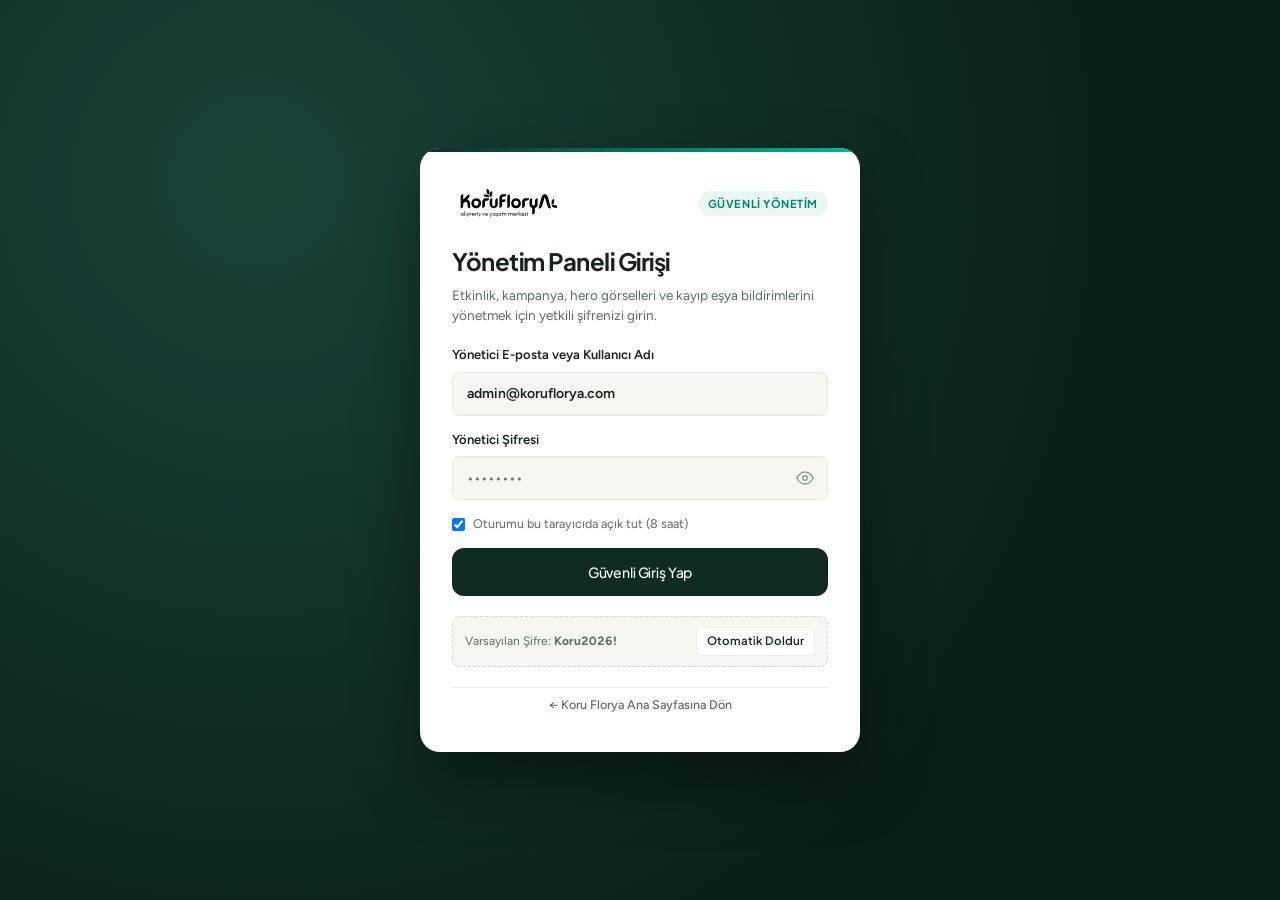
==== commit b720f987: "Add floor plan & home pagination, editorial brand cards, soft navbar transition, horizontal category" ====
--- a/admin.html
+++ b/admin.html
@@ -9,246 +9,536 @@
 <link rel="icon" type="image/svg+xml" href="assets/logo/favicon.svg" />
 <link rel="preconnect" href="https://fonts.googleapis.com" />
 <link rel="preconnect" href="https://fonts.gstatic.com" crossorigin />
-<link href="https://fonts.googleapis.com/css2?family=Plus+Jakarta+Sans:wght@500;600&family=Figtree:wght@400;500;600&display=swap" rel="stylesheet" />
+<link href="https://fonts.googleapis.com/css2?family=Plus+Jakarta+Sans:wght@500;600;700&family=Figtree:wght@400;500;600&display=swap" rel="stylesheet" />
 <link rel="stylesheet" href="assets/css/site.css" />
 <style>
-  .adm-wrap{display:grid;grid-template-columns:250px minmax(0,1fr);gap:28px;align-items:start}
-  .adm-nav{position:sticky;top:100px;background:#fff;border:1px solid var(--border-light);border-radius:var(--radius-lg);padding:14px;display:flex;flex-direction:column;gap:4px;box-shadow:var(--shadow-sm)}
-  .adm-tab{height:40px;padding:0 14px;border-radius:var(--radius-sm);border:0;background:transparent;font-family:var(--font-h);font-size:13.5px;font-weight:500;color:var(--text-muted);text-align:left;cursor:pointer;display:flex;align-items:center;justify-content:space-between;transition:background-color .16s,color .16s}
-  .adm-tab:hover{background:var(--bg-light);color:var(--text-main)}
-  .adm-tab.on{background:var(--brand-dark);color:#fff}
-  .adm-tab span.cnt{font-size:11.5px;padding:2px 7px;border-radius:var(--radius-xs);background:rgba(0,0,0,.06)}
-  .adm-tab.on span.cnt{background:rgba(255,255,255,.2);color:#fff}
-
-  .adm-pane{display:none;flex-direction:column;gap:24px}
-  .adm-pane.on{display:flex}
-
-  .adm-card{background:#fff;border:1px solid var(--border-light);border-radius:var(--radius-lg);padding:24px;box-shadow:var(--shadow-sm)}
-  .adm-card h2{font-family:var(--font-h);font-size:18px;font-weight:600;margin-bottom:6px;color:var(--text-main)}
-  .adm-card p.sub{font-size:13.5px;color:var(--text-muted);margin-bottom:18px}
-
-  .adm-grid{display:grid;grid-template-columns:repeat(2,minmax(0,1fr));gap:14px}
-  .adm-field{display:flex;flex-direction:column;gap:5px;font-size:13px;font-weight:500;color:var(--text-main)}
-  .adm-field.full{grid-column:1/-1}
-  .adm-field input,.adm-field select,.adm-field textarea{padding:9px 12px;border:1px solid var(--border-light);border-radius:var(--radius-sm);background:var(--bg-light);font-size:14px;font-family:var(--font-b);color:var(--text-main);outline:none;transition:border-color .16s,background-color .16s}
-  .adm-field input:focus,.adm-field select:focus,.adm-field textarea:focus{background:#fff;border-color:var(--brand-turq)}
-
-  .adm-table-wrap{overflow-x:auto}
-  .adm-table{width:100%;border-collapse:collapse;font-size:13.5px}
-  .adm-table th,.adm-table td{padding:12px 10px;border-bottom:1px solid var(--border-light);text-align:left;vertical-align:middle}
-  .adm-table th{font-family:var(--font-h);font-weight:600;font-size:12px;color:var(--text-subtle);text-transform:uppercase;letter-spacing:.04em}
-  .adm-thumb{width:64px;height:40px;border-radius:var(--radius-xs);object-fit:cover;background:var(--bg-light);border:1px solid var(--border-light)}
-
-  .adm-badge{display:inline-flex;align-items:center;padding:2px 8px;border-radius:var(--radius-xs);font-size:11.5px;font-weight:500;font-family:var(--font-h)}
-  .adm-badge.ev{background:var(--brand-turq-light);color:var(--brand-turq-text)}
-  .adm-badge.cp{background:#FEF3C7;color:#92400E}
-  .adm-badge.ok{background:#DCFCE7;color:#166534}
-
-  .adm-actions{display:flex;gap:6px;align-items:center}
-  .adm-btn-del{height:30px;padding:0 10px;border-radius:var(--radius-xs);border:1px solid rgba(220,38,38,.25);background:#FEF2F2;color:#B91C1C;font-size:12px;font-weight:500;cursor:pointer}
-  .adm-btn-del:hover{background:#FEE2E2}
-  .adm-btn-act{height:30px;padding:0 10px;border-radius:var(--radius-xs);border:1px solid var(--border-light);background:var(--bg-light);color:var(--text-main);font-size:12px;font-weight:500;cursor:pointer}
-  .adm-btn-act:hover{background:var(--bg-raised)}
-
-  .adm-toast{position:fixed;bottom:24px;right:24px;background:var(--brand-dark);color:#fff;padding:12px 18px;border-radius:var(--radius-md);font-family:var(--font-h);font-size:13.5px;font-weight:500;box-shadow:var(--shadow-lg);z-index:999;opacity:0;transform:translateY(8px);pointer-events:none;transition:opacity .2s,transform .2s}
-  .adm-toast.on{opacity:1;transform:translateY(0)}
-
-  @media (max-width:900px){
-    .adm-wrap{grid-template-columns:1fr}
-    .adm-nav{position:static;flex-direction:row;overflow-x:auto}
-    .adm-tab{flex:0 0 auto;gap:8px}
-    .adm-grid{grid-template-columns:1fr}
+  body[data-page="admin"]{background:var(--bg-light);min-height:100vh}
+  body[data-page="admin"].locked header.nav,
+  body[data-page="admin"].locked footer{display:none!important}
+
+  /* ========================================================
+     LOGIN GATE (ŞİFRELİ GİRİŞ EKRANI)
+     ======================================================== */
+  .auth-gate{position:fixed;inset:0;z-index:999;background:radial-gradient(circle at 20% 20%,#1A4338 0%,#0B1F1A 70%);display:flex;align-items:center;justify-content:center;padding:24px}
+  .auth-gate[hidden]{display:none!important}
+  .auth-card{width:min(440px,100%);background:#fff;border-radius:var(--radius-xl);padding:36px 32px;box-shadow:0 28px 64px rgba(0,0,0,.38);display:flex;flex-direction:column;gap:20px;position:relative;overflow:hidden}
+  .auth-card::before{content:"";position:absolute;top:0;left:0;right:0;height:4px;background:linear-gradient(90deg,var(--brand-dark),var(--brand-turq))}
+  .auth-brand{display:flex;align-items:center;justify-content:space-between;gap:12px}
+  .auth-brand img{height:38px;width:auto}
+  .auth-badge{font-family:var(--font-h);font-size:11px;font-weight:700;letter-spacing:.05em;text-transform:uppercase;padding:4px 10px;border-radius:999px;background:var(--brand-turq-light);color:var(--brand-turq-text)}
+  .auth-title{font-family:var(--font-h);font-size:24px;font-weight:700;letter-spacing:-.02em;color:var(--text-main);margin:0}
+  .auth-sub{font-size:13.5px;line-height:20px;color:var(--text-muted);margin:4px 0 0}
+  .auth-field{display:grid;gap:6px;font-size:13px;font-weight:600;color:var(--text-main)}
+  .auth-input-wrap{position:relative;display:flex;align-items:center}
+  .auth-input-wrap input{width:100%;height:44px;padding:0 42px 0 14px;border-radius:var(--radius-sm);border:1px solid var(--border-light);background:var(--bg-light);font-size:14px;transition:all .16s}
+  .auth-input-wrap input:focus{background:#fff;border-color:var(--brand-turq);outline:none;box-shadow:0 0 0 3px var(--brand-turq-light)}
+  .auth-eye{position:absolute;right:10px;background:none;border:0;color:var(--text-subtle);cursor:pointer;padding:4px;display:grid;place-items:center}
+  .auth-err{background:#FEE2E2;border:1px solid #FECACA;color:#991B1B;font-size:13px;font-weight:500;padding:10px 12px;border-radius:var(--radius-sm)}
+  .auth-hint-box{background:var(--bg-light);border:1px dashed rgba(23,33,30,.15);border-radius:var(--radius-sm);padding:10px 12px;font-size:12px;color:var(--text-muted);display:flex;justify-content:space-between;align-items:center;gap:8px;flex-wrap:wrap}
+  .auth-fill-btn{background:#fff;border:1px solid var(--border-light);border-radius:6px;padding:4px 10px;font-family:var(--font-h);font-size:11.5px;font-weight:600;color:var(--brand-dark);cursor:pointer;transition:all .16s}
+  .auth-fill-btn:hover{background:var(--brand-dark);color:#fff}
+
+  /* ========================================================
+     ADMIN DASHBOARD SHELL
+     ======================================================== */
+  .cms-shell{padding:120px 0 88px}
+  .cms-top{display:flex;justify-content:space-between;align-items:flex-end;gap:20px;flex-wrap:wrap;margin-bottom:28px;padding-bottom:20px;border-bottom:1px solid var(--border-light)}
+  .cms-top h1{font-family:var(--font-h);font-size:clamp(26px,3.2vw,38px);font-weight:700;letter-spacing:-.025em;color:var(--text-main);margin:4px 0 0}
+  .cms-top p{color:var(--text-muted);font-size:14.5px;margin-top:4px}
+  .cms-actions{display:flex;gap:8px;flex-wrap:wrap;align-items:center}
+  .cms-user-pill{display:inline-flex;align-items:center;gap:8px;padding:6px 12px;border-radius:999px;background:#fff;border:1px solid var(--border-light);font-size:12.5px;font-weight:600;color:var(--text-main)}
+  .cms-user-pill i{width:8px;height:8px;border-radius:50%;background:var(--brand-turq)}
+
+  .cms-stats{display:grid;grid-template-columns:repeat(4,1fr);gap:14px;margin-bottom:24px}
+  .cms-stat{background:#fff;border:1px solid var(--border-light);border-radius:var(--radius-lg);padding:16px 20px;box-shadow:var(--shadow-sm);display:flex;flex-direction:column;gap:4px}
+  .cms-stat span{font-size:12px;color:var(--text-muted);font-weight:500}
+  .cms-stat b{font-family:var(--font-h);font-size:28px;font-weight:700;color:var(--text-main);line-height:1.1}
+  .cms-stat small{font-size:11.5px;color:var(--brand-turq-text);font-weight:500}
+
+  .cms-tabs{display:inline-flex;gap:4px;background:#fff;padding:5px;border-radius:var(--radius-lg);border:1px solid var(--border-light);margin-bottom:24px;box-shadow:var(--shadow-sm);flex-wrap:wrap}
+  .cms-tab{height:40px;padding:0 18px;border-radius:var(--radius-md);border:0;background:transparent;font-family:var(--font-h);font-size:13.5px;font-weight:600;color:var(--text-muted);cursor:pointer;display:inline-flex;align-items:center;gap:8px;transition:all .16s var(--ease)}
+  .cms-tab:hover{color:var(--text-main);background:var(--bg-light)}
+  .cms-tab.on{background:var(--brand-dark);color:#fff}
+  .cms-tab .cnt{font-size:11px;padding:2px 7px;border-radius:999px;background:rgba(0,0,0,.07)}
+  .cms-tab.on .cnt{background:rgba(255,255,255,.2);color:#fff}
+
+  .cms-pane{display:none}
+  .cms-pane.on{display:grid;grid-template-columns:420px minmax(0,1fr);gap:24px;align-items:start}
+  .cms-pane.full.on{display:block}
+
+  .cms-card{background:#fff;border:1px solid var(--border-light);border-radius:var(--radius-xl);padding:24px;box-shadow:var(--shadow-sm)}
+  .cms-card-sticky{position:sticky;top:96px}
+  .cms-card h2{font-family:var(--font-h);font-size:18.5px;font-weight:700;letter-spacing:-.015em;margin-bottom:4px;color:var(--text-main)}
+  .cms-card p.sub{font-size:13px;color:var(--text-muted);margin-bottom:18px}
+
+  .f-grid{display:grid;gap:12px}
+  .f-row{display:grid;grid-template-columns:1fr 1fr;gap:10px}
+  .f-label{display:grid;gap:5px;font-size:12.5px;font-weight:600;color:var(--text-main)}
+  .f-label input,.f-label select,.f-label textarea{width:100%;border:1px solid var(--border-light);border-radius:var(--radius-sm);background:var(--bg-light);padding:0 12px;height:40px;font-size:13.5px;color:var(--text-main);font-family:inherit;transition:border-color .16s,background-color .16s}
+  .f-label textarea{height:auto;padding:10px 12px;resize:vertical;line-height:1.5}
+  .f-label input:focus,.f-label select:focus,.f-label textarea:focus{background:#fff;border-color:var(--brand-turq);outline:none;box-shadow:0 0 0 3px var(--brand-turq-light)}
+
+  /* Media Picker Widget */
+  .media-picker-box{border:1px solid var(--border-light);background:var(--bg-light);border-radius:var(--radius-md);padding:12px;display:grid;gap:10px}
+  .mp-preview{width:100%;height:140px;border-radius:var(--radius-sm);background:#E5E4E0;overflow:hidden;position:relative;display:grid;place-items:center;border:1px solid var(--border-light)}
+  .mp-preview img{width:100%;height:100%;object-fit:cover}
+  .mp-preview-empty{font-size:12px;color:var(--text-subtle);text-align:center;padding:12px}
+  .mp-btns{display:flex;gap:6px;flex-wrap:wrap}
+  .mp-btn{flex:1;height:34px;padding:0 10px;border-radius:var(--radius-xs);border:1px solid var(--border-light);background:#fff;font-family:var(--font-h);font-size:12px;font-weight:600;color:var(--text-main);cursor:pointer;display:inline-flex;align-items:center;justify-content:center;gap:6px;transition:all .16s}
+  .mp-btn:hover{background:var(--brand-dark);color:#fff;border-color:var(--brand-dark)}
+
+  /* Schedule Builder */
+  .sched-list{display:grid;gap:8px;margin-top:4px}
+  .sched-row{display:grid;grid-template-columns:110px 1fr auto;gap:6px;align-items:center}
+  .sched-row input{height:34px!important;font-size:12.5px!important}
+
+  /* Item List */
+  .cms-list{display:grid;gap:12px}
+  .cms-item{display:grid;grid-template-columns:104px minmax(0,1fr) auto;gap:16px;align-items:center;padding:14px 16px;border:1px solid var(--border-light);border-radius:var(--radius-lg);background:var(--bg-light);transition:border-color .16s,background-color .16s,box-shadow .16s}
+  .cms-item:hover{background:#fff;border-color:rgba(23,33,30,.16);box-shadow:var(--shadow-sm)}
+  .cms-thumb{width:104px;height:72px;border-radius:var(--radius-sm);object-fit:cover;background:#E6E4DF;border:1px solid var(--border-light)}
+  .cms-info{min-width:0}
+  .cms-info h4{font-family:var(--font-h);font-size:15.5px;font-weight:700;color:var(--text-main);margin-bottom:3px;white-space:nowrap;overflow:hidden;text-overflow:ellipsis}
+  .cms-info p{font-size:12.5px;color:var(--text-muted);margin:0;display:-webkit-box;-webkit-line-clamp:2;-webkit-box-orient:vertical;overflow:hidden}
+  .cms-meta{display:flex;gap:6px;align-items:center;flex-wrap:wrap;margin-bottom:5px}
+  .cms-badge{font-family:var(--font-h);font-size:10.5px;font-weight:700;padding:2px 8px;border-radius:999px;background:var(--brand-turq-light);color:var(--brand-turq-text)}
+  .cms-badge.camp{background:#FEF3C7;color:#92400E}
+  .cms-badge.draft{background:#F3F4F6;color:#4B5563}
+  .cms-badge.ended{background:#FEE2E2;color:#991B1B}
+
+  .cms-item-actions{display:flex;flex-direction:column;gap:6px;align-items:flex-end}
+  .cms-item-btns{display:flex;gap:6px;align-items:center}
+  .btn-xs{height:30px;padding:0 10px;border-radius:6px;font-family:var(--font-h);font-size:12px;font-weight:600;border:1px solid var(--border-light);background:#fff;color:var(--text-main);cursor:pointer;display:inline-flex;align-items:center;gap:4px;transition:all .16s}
+  .btn-xs:hover{background:var(--brand-dark);color:#fff;border-color:var(--brand-dark)}
+  .btn-xs.danger{color:#B91C1C;border-color:rgba(185,28,28,.2);background:#FEF2F2}
+  .btn-xs.danger:hover{background:#B91C1C;color:#fff}
+
+  /* Hero Visual Cards */
+  .hero-live-preview{position:relative;border-radius:var(--radius-xl);overflow:hidden;height:220px;background:var(--brand-dark);color:#fff;display:flex;flex-direction:column;justify-content:flex-end;padding:24px;margin-bottom:20px;box-shadow:var(--shadow-md);isolation:isolate}
+  .hero-live-preview img{position:absolute;inset:0;width:100%;height:100%;object-fit:cover;z-index:-2}
+  .hero-live-preview::after{content:"";position:absolute;inset:0;background:linear-gradient(180deg,rgba(16,43,36,.2) 0%,rgba(16,43,36,.88) 100%);z-index:-1}
+  .hero-live-preview h3{font-family:var(--font-h);font-size:24px;font-weight:700;margin:4px 0}
+  .hero-live-preview p{font-size:13.5px;opacity:.9;margin:0;max-width:36rem}
+
+  /* Lost & Found Ticket Cards */
+  .lf-toolbar{display:flex;justify-content:space-between;align-items:center;gap:12px;flex-wrap:wrap;margin-bottom:18px}
+  .lf-filters{display:flex;gap:6px;flex-wrap:wrap}
+  .lf-filter-btn{height:34px;padding:0 12px;border-radius:999px;border:1px solid var(--border-light);background:var(--bg-light);font-family:var(--font-h);font-size:12px;font-weight:600;color:var(--text-muted);cursor:pointer;transition:all .16s}
+  .lf-filter-btn.on{background:var(--brand-dark);color:#fff;border-color:var(--brand-dark)}
+
+  .lf-card{background:var(--bg-light);border:1px solid var(--border-light);border-radius:var(--radius-lg);padding:18px 20px;display:grid;gap:12px;transition:all .16s}
+  .lf-card:hover{background:#fff;box-shadow:var(--shadow-sm);border-color:rgba(23,33,30,.15)}
+  .lf-top{display:flex;justify-content:space-between;align-items:flex-start;gap:12px;flex-wrap:wrap}
+  .lf-code{font-family:var(--font-h);font-size:12px;font-weight:700;background:var(--brand-dark);color:#fff;padding:3px 9px;border-radius:6px}
+  .lf-reply-box{background:#fff;border:1px solid var(--border-light);border-radius:var(--radius-md);padding:14px;display:grid;gap:10px;margin-top:4px}
+  .lf-tpl-bar{display:flex;gap:6px;flex-wrap:wrap;align-items:center}
+  .lf-tpl-chip{font-size:11.5px;font-weight:600;padding:4px 10px;border-radius:999px;background:var(--bg-light);border:1px solid var(--border-light);color:var(--text-main);cursor:pointer;transition:all .15s}
+  .lf-tpl-chip:hover{background:var(--brand-turq-light);border-color:var(--brand-turq);color:var(--brand-turq-text)}
+
+  /* Media Library Modal */
+  .media-modal{border:0;border-radius:var(--radius-xl);padding:0;width:min(760px,calc(100% - 32px));background:#fff;box-shadow:var(--shadow-xl);margin:auto;overflow:hidden}
+  .media-modal::backdrop{background:rgba(16,43,36,.6);backdrop-filter:blur(6px)}
+  .mm-box{padding:24px;display:grid;gap:16px;max-height:85vh;overflow-y:auto}
+  .mm-grid{display:grid;grid-template-columns:repeat(auto-fill,minmax(155px,1fr));gap:12px}
+  .mm-item{border:2px solid var(--border-light);border-radius:var(--radius-md);overflow:hidden;cursor:pointer;background:var(--bg-light);text-align:left;transition:all .16s;display:flex;flex-direction:column}
+  .mm-item:hover{border-color:var(--brand-turq);transform:translateY(-2px);box-shadow:var(--shadow-sm)}
+  .mm-item img{width:100%;height:96px;object-fit:cover}
+  .mm-item span{padding:7px 9px;font-size:11.5px;font-weight:600;color:var(--text-main);white-space:nowrap;overflow:hidden;text-overflow:ellipsis}
+
+  .toast{position:fixed;bottom:24px;right:24px;z-index:900;background:var(--brand-dark);color:#fff;padding:12px 20px;border-radius:var(--radius-md);font-family:var(--font-h);font-size:13.5px;font-weight:500;box-shadow:var(--shadow-lg);transform:translateY(20px);opacity:0;pointer-events:none;transition:all .25s var(--ease)}
+  .toast.on{transform:translateY(0);opacity:1}
+
+  @media (max-width:1024px){
+    .cms-pane.on{grid-template-columns:1fr}
+    .cms-card-sticky{position:static}
+    .cms-stats{grid-template-columns:1fr 1fr}
+  }
+  @media (max-width:640px){
+    .cms-stats{grid-template-columns:1fr}
+    .cms-item{grid-template-columns:1fr;gap:10px}
+    .cms-item-actions{flex-direction:row;justify-content:space-between;width:100%}
+    .f-row{grid-template-columns:1fr}
   }
 </style>
 </head>
-<body data-page="admin">
-<main id="main">
-  <div class="pagehead">
-    <div class="wrap">
-      <p class="crumb"><a href="index.html">Ana sayfa</a> / Yönetim Paneli</p>
-      <div style="display:flex;justify-content:space-between;align-items:flex-end;gap:16px;flex-wrap:wrap">
-        <div>
-          <span class="eyebrow">İçerik &amp; operasyon yönetimi</span>
-          <h1 class="h">Koru Florya Yönetim Paneli</h1>
-          <p class="lead">Ana sayfa hero slaytlarını, etkinlik ve kampanyaları, kayıp eşya bildirimlerini tek ekrandan yönetin.</p>
+<body data-page="admin" class="locked">
+
+<!-- ========================================================
+     1. ŞİFRELİ YÖNETİM GİRİŞ EKRANI (AUTH GATE)
+     ======================================================== -->
+<div class="auth-gate" id="authGate">
+  <div class="auth-card">
+    <div class="auth-brand">
+      <img src="assets/logo/koruflorya.svg" alt="Koru Florya" />
+      <span class="auth-badge">Güvenli Yönetim</span>
+    </div>
+    <div>
+      <h1 class="auth-title">Yönetim Paneli Girişi</h1>
+      <p class="auth-sub">Etkinlik, kampanya, hero görselleri ve kayıp eşya bildirimlerini yönetmek için yetkili şifrenizi girin.</p>
+    </div>
+
+    <div class="auth-err" id="authErr" hidden></div>
+
+    <form id="loginForm" style="display:grid;gap:14px">
+      <label class="auth-field">Yönetici E-posta veya Kullanıcı Adı
+        <div class="auth-input-wrap">
+          <input type="text" id="loginUser" required autocomplete="username" placeholder="admin@koruflorya.com" value="admin@koruflorya.com" />
         </div>
-        <div style="display:flex;gap:8px;flex-wrap:wrap">
-          <a class="btn btn-outline btn-sm" href="index.html" target="_blank">Siteyi Görüntüle</a>
-          <button type="button" class="btn btn-dark btn-sm" id="exportJsonBtn">Verileri JSON İndir</button>
+      </label>
+      <label class="auth-field">Yönetici Şifresi
+        <div class="auth-input-wrap">
+          <input type="password" id="loginPass" required autocomplete="current-password" placeholder="••••••••" />
+          <button type="button" class="auth-eye" id="togglePassBtn" aria-label="Şifreyi göster/gizle">
+            <svg viewBox="0 0 24 24" width="18" height="18" fill="none" stroke="currentColor" stroke-width="1.8" stroke-linecap="round"><path d="M1 12s4-8 11-8 11 8 11 8-4 8-11 8-11-8-11-8z"/><circle cx="12" cy="12" r="3"/></svg>
+          </button>
         </div>
+      </label>
+      <label style="display:flex;align-items:center;gap:8px;font-size:12.5px;color:var(--text-muted);cursor:pointer">
+        <input type="checkbox" id="loginRemember" checked /> Oturumu bu tarayıcıda açık tut (8 saat)
+      </label>
+      <button type="submit" class="btn btn-dark w-full" id="loginSubmitBtn">Güvenli Giriş Yap</button>
+    </form>
+
+    <div class="auth-hint-box">
+      <span>Varsayılan Şifre: <b>Koru2026!</b></span>
+      <button type="button" class="auth-fill-btn" id="quickFillBtn">Otomatik Doldur</button>
+    </div>
+
+    <div style="text-align:center;padding-top:4px;border-top:1px solid var(--border-light)">
+      <a href="index.html" style="font-size:12.5px;color:var(--text-muted);font-weight:500">← Koru Florya Ana Sayfasına Dön</a>
+    </div>
+  </div>
+</div>
+
+<!-- ========================================================
+     2. YÖNETİM PANELİ UYGULAMASI (CMS SHELL)
+     ======================================================== -->
+<main id="main" class="cms-shell" hidden>
+  <div class="wrap">
+    <div class="cms-top">
+      <div>
+        <span class="eyebrow">Koru Florya Dijital İçerik &amp; Operasyon</span>
+        <h1>Site Yönetim Paneli</h1>
+        <p>Etkinlik &amp; kampanya içeriklerini, anasayfa vitrin görsellerini ve kayıp eşya başvurularını tek merkezden yönetin.</p>
+      </div>
+      <div class="cms-actions">
+        <span class="cms-user-pill"><i></i> <span id="activeAdminUser">admin@koruflorya.com</span></span>
+        <a class="btn btn-outline btn-sm" href="index.html" target="_blank">Siteyi Önizle</a>
+        <button type="button" class="btn btn-dark btn-sm" id="exportJsonBtn">JSON Yedek İndir</button>
+        <button type="button" class="btn btn-outline btn-sm" id="logoutBtn" style="color:#B91C1C;border-color:rgba(185,28,28,.25)">Çıkış Yap</button>
+      </div>
+    </div>
+
+    <div class="cms-stats">
+      <div class="cms-stat">
+        <span>Yayındaki Etkinlikler</span>
+        <b id="stEvents">0</b>
+        <small>Etkinlik takviminde aktif</small>
+      </div>
+      <div class="cms-stat">
+        <span>Aktif Kampanyalar</span>
+        <b id="stCamps">0</b>
+        <small>Mağaza &amp; lezzet fırsatları</small>
+      </div>
+      <div class="cms-stat">
+        <span>Hero Vitrin Slaytları</span>
+        <b id="stSlides">4</b>
+        <small>Anasayfa arka plan döngüsü</small>
+      </div>
+      <div class="cms-stat">
+        <span>Kayıp Eşya Başvuruları</span>
+        <b id="stLost">0</b>
+        <small id="stLostSub">Danışma yanıt sistemi</small>
+      </div>
+    </div>
+
+    <div class="cms-tabs" role="tablist">
+      <button type="button" class="cms-tab on" data-tab="events" role="tab" aria-selected="true">
+        Etkinlik &amp; Kampanyalar <span class="cnt" id="tabCntEvents">0</span>
+      </button>
+      <button type="button" class="cms-tab" data-tab="hero" role="tab" aria-selected="false">
+        Hero &amp; Görsel Yönetimi <span class="cnt" id="tabCntHero">4</span>
+      </button>
+      <button type="button" class="cms-tab" data-tab="lost" role="tab" aria-selected="false">
+        Kayıp Eşya &amp; Yanıt Sistemi <span class="cnt" id="tabCntLost">0</span>
+      </button>
+      <button type="button" class="cms-tab" data-tab="security" role="tab" aria-selected="false">
+        Güvenlik &amp; Şifre
+      </button>
+    </div>
+
+    <!-- ========================================================
+         TAB 1: ETKİNLİK & KAMPANYA YÖNETİMİ
+         ======================================================== -->
+    <div class="cms-pane on" id="pane-events">
+      <div class="cms-card cms-card-sticky">
+        <div style="display:flex;justify-content:space-between;align-items:center;gap:8px">
+          <h2 id="evFormHeading">Etkinlik / Kampanya Oluştur</h2>
+          <button type="button" class="btn-xs" id="evFormCancelEdit" hidden>Yeni Moda Geç</button>
+        </div>
+        <p class="sub" id="evFormSub">Listeden bir içeriği düzenleyebilir veya yeni bir etkinlik/kampanya yayınlayabilirsiniz.</p>
+
+        <form id="evForm" class="f-grid">
+          <input type="hidden" name="editId" id="evEditId" value="" />
+
+          <div class="f-row">
+            <label class="f-label">İçerik Türü *
+              <select name="type" id="evType" required>
+                <option value="event">Etkinlik (Kültür / Sanat / Çocuk)</option>
+                <option value="campaign">Mağaza Kampanyası</option>
+              </select>
+            </label>
+            <label class="f-label">Yayın Durumu *
+              <select name="status" id="evStatus">
+                <option value="active">🟢 Yayında (Aktif)</option>
+                <option value="draft">🟡 Taslak (Sitede Gizli)</option>
+                <option value="ended">⚪ Sona Erdi (Arşiv)</option>
+              </select>
+            </label>
+          </div>
+
+          <label class="f-label">Başlık *
+            <input type="text" name="title" id="evTitle" required placeholder="Örn: Yaz Akşamı Caz Dinletisi veya %50 İndirim" />
+          </label>
+
+          <div class="f-row">
+            <label class="f-label">Üst Başlık (Kicker)
+              <input type="text" name="kicker" id="evKicker" placeholder="Örn: Müzik & Dinleti" />
+            </label>
+            <label class="f-label">Kart Rozeti (Badge)
+              <input type="text" name="badge" id="evBadge" placeholder="Örn: Ücretsiz veya %30 İndirim" />
+            </label>
+          </div>
+
+          <div class="f-row">
+            <label class="f-label">İlgili Mağaza (Kampanya ise)
+              <select name="store" id="evStoreSelect">
+                <option value="">— Mağaza Seçin (Opsiyonel) —</option>
+              </select>
+            </label>
+            <label class="f-label">Kat / Konum *
+              <select name="place" id="evPlace">
+                <option value="Koru Katı (Giriş Kat)">Koru Katı (Giriş Kat)</option>
+                <option value="Podyum Katı (1. Kat)">Podyum Katı (1. Kat)</option>
+                <option value="Cadde Katı (2. Kat)">Cadde Katı (2. Kat)</option>
+                <option value="Otopark Katı (-1. Kat)">Otopark Katı (-1. Kat)</option>
+              </select>
+            </label>
+          </div>
+
+          <div class="f-row">
+            <label class="f-label">Başlangıç Tarihi
+              <input type="date" name="start" id="evStart" />
+            </label>
+            <label class="f-label">Bitiş Tarihi
+              <input type="date" name="end" id="evEnd" />
+            </label>
+          </div>
+
+          <div class="f-row">
+            <label class="f-label">Saat Aralığı
+              <input type="text" name="time" id="evTime" value="10:00 – 22:00" placeholder="Örn: 14:00 – 18:00" />
+            </label>
+            <label class="f-label">Mekân Detayı
+              <input type="text" name="venue" id="evVenue" placeholder="Örn: Merkez Atriyum Etkinlik Alanı" />
+            </label>
+          </div>
+
+          <!-- Görsel Seçme Sistemi -->
+          <div class="f-label">Afiş / Kapak Görseli *
+            <div class="media-picker-box">
+              <div class="mp-preview" id="evImgPreview">
+                <span class="mp-preview-empty">Görsel seçilmedi</span>
+              </div>
+              <input type="text" name="img" id="evImgInput" required placeholder="Görsel URL veya galeriden/bilgisayardan seçin" />
+              <div class="mp-btns">
+                <button type="button" class="mp-btn" id="evOpenGalleryBtn">🖼 Galeriden Seç</button>
+                <label class="mp-btn" style="cursor:pointer">
+                  📁 Bilgisayardan Yükle
+                  <input type="file" id="evFileInput" accept="image/*" hidden />
+                </label>
+              </div>
+            </div>
+          </div>
+
+          <label class="f-label">Kısa Özet (Kartlarda görünür) *
+            <textarea name="short" id="evShort" rows="2" required placeholder="Kart üzerinde görünecek 1-2 cümlelik özet açıklama..."></textarea>
+          </label>
+
+          <label class="f-label">Kapsamlı Açıklama (Her satır ayrı paragraf olur) *
+            <textarea name="about" id="evAbout" rows="5" required placeholder="Detay sayfasında yer alacak kapsamlı açıklama paragrafları..."></textarea>
+          </label>
+
+          <!-- Dinamik Çizelge / Saat Satırları -->
+          <div class="f-label">
+            <div style="display:flex;justify-content:space-between;align-items:center">
+              <span>Etkinlik Çizelgesi / Kampanya Detay Satırları</span>
+              <button type="button" class="btn-xs" id="addSchedRowBtn">+ Satır Ekle</button>
+            </div>
+            <div class="sched-list" id="evSchedList"></div>
+          </div>
+
+          <div style="display:flex;gap:8px;padding-top:4px">
+            <button type="submit" class="btn btn-dark w-full" id="evSubmitBtn">İçeriği Kaydet &amp; Yayınla</button>
+          </div>
+        </form>
+      </div>
+
+      <div class="cms-card">
+        <div style="display:flex;justify-content:space-between;align-items:center;margin-bottom:16px;flex-wrap:wrap;gap:12px">
+          <div>
+            <h2>Mevcut Etkinlik ve Kampanyalar</h2>
+            <p class="sub" style="margin:0">Durumu anında değiştirebilir, içeriği düzenleyebilir veya silebilirsiniz.</p>
+          </div>
+          <button type="button" class="btn-xs" id="resetEventsBtn">Varsayılanlara Sıfırla</button>
+        </div>
+        <div class="cms-list" id="cmsEventsList"></div>
+      </div>
+    </div>
+
+    <!-- ========================================================
+         TAB 2: HERO SECTION & GÖRSEL YÖNETİMİ
+         ======================================================== -->
+    <div class="cms-pane" id="pane-hero">
+      <div class="cms-card cms-card-sticky">
+        <h2>Anasayfa Hero Metinleri</h2>
+        <p class="sub">Anasayfa açılış ekranındaki ana başlığı ve sloganı güncelleyin.</p>
+        <form id="heroTextForm" class="f-grid">
+          <label class="f-label">Ana Başlık (H1)
+            <input type="text" id="cmsHeroTitle" required placeholder="Florya'da alışveriş ve yaşam merkezi" />
+          </label>
+          <label class="f-label">Alt Slogan Açıklaması
+            <textarea id="cmsHeroSub" rows="3" required placeholder="Açık hava bahçe terasları, seçkin dünya markaları ve doğayla iç içe bir yaşam deneyimi."></textarea>
+          </label>
+          <button type="submit" class="btn btn-dark w-full">Hero Metinlerini Kaydet</button>
+        </form>
+
+        <hr style="border:0;border-top:1px solid var(--border-light);margin:22px 0" />
+
+        <div style="display:flex;justify-content:space-between;align-items:center">
+          <h2 id="slideFormHeading">Hero Slayt Fotoğrafı Ekle</h2>
+          <button type="button" class="btn-xs" id="slideCancelEditBtn" hidden>İptal</button>
+        </div>
+        <p class="sub">Yeni bir arka plan fotoğrafı ekleyin veya mevcut slaytı güncelleyin.</p>
+        <form id="heroSlideForm" class="f-grid">
+          <input type="hidden" id="slideEditIdx" value="-1" />
+          <div class="f-label">Slayt Görseli *
+            <div class="media-picker-box">
+              <div class="mp-preview" id="heroImgPreview">
+                <span class="mp-preview-empty">Görsel seçilmedi</span>
+              </div>
+              <input type="text" id="slideUrl" required placeholder="Görsel URL veya galeriden/bilgisayardan seçin" />
+              <div class="mp-btns">
+                <button type="button" class="mp-btn" id="heroOpenGalleryBtn">🖼 Galeriden Seç</button>
+                <label class="mp-btn" style="cursor:pointer">
+                  📁 Bilgisayardan Yükle
+                  <input type="file" id="heroFileInput" accept="image/*" hidden />
+                </label>
+              </div>
+            </div>
+          </div>
+          <label class="f-label">Görsel Başlığı / Açıklaması
+            <input type="text" id="slideAlt" required placeholder="Örn: Koru Florya Bahçe Terası" />
+          </label>
+          <button type="submit" class="btn btn-primary w-full" id="slideSubmitBtn">Slaytı Kaydet</button>
+        </form>
+      </div>
+
+      <div class="cms-card">
+        <div style="display:flex;justify-content:space-between;align-items:center;margin-bottom:14px;flex-wrap:wrap;gap:12px">
+          <div>
+            <h2>Canlı Hero Önizlemesi &amp; Slayt Sıralaması</h2>
+            <p class="sub" style="margin:0">Fotoğrafların sırasını değiştirebilir, görselini yenileyebilir veya silebilirsiniz.</p>
+          </div>
+          <button type="button" class="btn-xs" id="resetHeroBtn">Varsayılan Hero'ya Dön</button>
+        </div>
+
+        <div class="hero-live-preview" id="heroLivePreview">
+          <img id="hlpImg" src="https://images.unsplash.com/photo-1519567241046-7f570eee3ce6?auto=format&fit=crop&q=75&w=1200" alt="" />
+          <span style="font-size:11px;font-weight:700;letter-spacing:.06em;text-transform:uppercase;color:#9CE8D2">CANLI VİTRİN ÖNİZLEMESİ</span>
+          <h3 id="hlpTitle">Florya'da alışveriş ve yaşam merkezi</h3>
+          <p id="hlpSub">Açık hava bahçe terasları, seçkin dünya markaları ve doğayla iç içe bir yaşam deneyimi.</p>
+        </div>
+
+        <div class="cms-list" id="cmsHeroSlidesList"></div>
+      </div>
+    </div>
+
+    <!-- ========================================================
+         TAB 3: KAYIP EŞYA DURUM & YANIT SİSTEMİ
+         ======================================================== -->
+    <div class="cms-pane full" id="pane-lost">
+      <div class="cms-card">
+        <div class="lf-toolbar">
+          <div>
+            <h2>Kayıp Eşya Bildirimleri &amp; Danışma Yanıt Sistemi</h2>
+            <p class="sub" style="margin:0">Ziyaretçilerin gönderdiği kayıp eşya başvurularının durumunu güncelleyin ve resmi danışma yanıtı yazın.</p>
+          </div>
+          <div style="display:flex;gap:8px;flex-wrap:wrap">
+            <button type="button" class="btn btn-outline btn-sm" id="addSampleLostBtn">+ Örnek Bildirim Oluştur</button>
+          </div>
+        </div>
+
+        <div class="lf-toolbar" style="padding-bottom:12px;border-bottom:1px solid var(--border-light)">
+          <div class="lf-filters" id="lfFilters">
+            <button type="button" class="lf-filter-btn on" data-lf-filter="all">Tümü</button>
+            <button type="button" class="lf-filter-btn" data-lf-filter="Bekliyor">🟡 İnceleme Bekleyen</button>
+            <button type="button" class="lf-filter-btn" data-lf-filter="İnceleniyor">🔵 İnceleniyor</button>
+            <button type="button" class="lf-filter-btn" data-lf-filter="Danışmada Muhafaza">🟢 Danışmada Muhafaza</button>
+            <button type="button" class="lf-filter-btn" data-lf-filter="Teslim Edildi">✅ Teslim Edildi</button>
+            <button type="button" class="lf-filter-btn" data-lf-filter="Bulunamadı">🔴 Bulunamadı</button>
+          </div>
+          <input type="search" id="lfSearch" placeholder="Takip kodu, isim veya eşya ara..." style="height:36px;padding:0 12px;border:1px solid var(--border-light);border-radius:var(--radius-sm);background:var(--bg-light);font-size:13px;min-width:220px" />
+        </div>
+
+        <div class="cms-list" id="cmsLostList"></div>
+      </div>
+    </div>
+
+    <!-- ========================================================
+         TAB 4: GÜVENLİK & ŞİFRE YÖNETİMİ
+         ======================================================== -->
+    <div class="cms-pane full" id="pane-security">
+      <div class="cms-card" style="max-width:540px">
+        <h2>Yönetici Şifresi &amp; Güvenlik Ayarları</h2>
+        <p class="sub">Yönetim paneli giriş şifrenizi değiştirebilirsiniz. Şifreniz SHA-256 kriptografik özetleme ile korunur.</p>
+        <form id="passChangeForm" class="f-grid">
+          <label class="f-label">Yeni Yönetici E-postası / Kullanıcı Adı
+            <input type="text" id="secNewUser" required value="admin@koruflorya.com" />
+          </label>
+          <label class="f-label">Yeni Şifre (En az 6 karakter)
+            <input type="password" id="secNewPass" required minlength="6" placeholder="Yeni şifrenizi girin" />
+          </label>
+          <label class="f-label">Yeni Şifre (Tekrar)
+            <input type="password" id="secNewPass2" required minlength="6" placeholder="Yeni şifrenizi tekrar girin" />
+          </label>
+          <div style="display:flex;gap:10px;padding-top:6px">
+            <button type="submit" class="btn btn-dark">Şifreyi Güncelle</button>
+            <button type="button" class="btn btn-outline" id="resetPassDefaultBtn">Varsayılan Şifreye Dön (Koru2026!)</button>
+          </div>
+        </form>
       </div>
     </div>
   </div>
-
-  <section style="padding:40px 0 88px" class="bg-lime">
-    <div class="wrap adm-wrap">
-      <aside class="adm-nav" role="tablist" aria-label="Yönetim Bölümleri">
-        <button type="button" class="adm-tab on" data-pane="events">Etkinlik &amp; Kampanyalar <span class="cnt" id="cntEvents">0</span></button>
-        <button type="button" class="adm-tab" data-pane="hero">Hero &amp; Görseller <span class="cnt" id="cntSlides">4</span></button>
-        <button type="button" class="adm-tab" data-pane="lost">Kayıp Eşya Bildirimleri <span class="cnt" id="cntLost">0</span></button>
-      </aside>
-
+</main>
+
+<!-- ========================================================
+     HAZIR GÖRSEL KÜTÜPHANESİ MODAL (MEDIA LIBRARY PICKER)
+     ======================================================== -->
+<dialog class="media-modal" id="mediaModal">
+  <div class="mm-box">
+    <div style="display:flex;justify-content:space-between;align-items:center;gap:12px">
       <div>
-        <!-- 1. ETKİNLİK & KAMPANYALAR PANE -->
-        <div class="adm-pane on" id="pane-events">
-          <div class="adm-card">
-            <h2>Yeni Etkinlik veya Kampanya Ekle</h2>
-            <p class="sub">Eklediğiniz etkinlik veya kampanya anında ana sayfada ve Etkinlikler sayfasında yayınlanır.</p>
-            <form id="addEventForm" class="adm-grid">
-              <label class="adm-field">Başlık *
-                <input type="text" name="title" required placeholder="Örn: Beymen Club Sezon İndirimi" />
-              </label>
-              <label class="adm-field">Tür *
-                <select name="type">
-                  <option value="campaign">Kampanya / Mağaza Fırsatı</option>
-                  <option value="event">Etkinlik / İmza Günü / Atölye</option>
-                </select>
-              </label>
-              <label class="adm-field">Alt Başlık (Kicker)
-                <input type="text" name="kicker" placeholder="Örn: Sezon Kampanyası, Kültür · Sanat" />
-              </label>
-              <label class="adm-field">Rozet (Badge)
-                <input type="text" name="badge" placeholder="Örn: Net %40, Ücretsiz" />
-              </label>
-              <label class="adm-field">Bulunduğu Kat / Konum *
-                <select name="place">
-                  <option value="Koru Katı (Giriş Kat)">Koru Katı (Giriş Kat)</option>
-                  <option value="Podyum Katı (1. Kat)">Podyum Katı (1. Kat)</option>
-                  <option value="Cadde Katı (2. Kat)">Cadde Katı (2. Kat)</option>
-                  <option value="Otopark Katı (-1. Kat)">Otopark Katı (-1. Kat)</option>
-                </select>
-              </label>
-              <label class="adm-field">Mekân / Mağaza Adı
-                <input type="text" name="venue" placeholder="Örn: Zara, Atriyum Etkinlik Alanı" />
-              </label>
-              <label class="adm-field">Başlangıç Tarihi
-                <input type="date" name="start" />
-              </label>
-              <label class="adm-field">Bitiş Tarihi
-                <input type="date" name="end" />
-              </label>
-              <label class="adm-field">Saat Aralığı
-                <input type="text" name="time" value="10:00 – 22:00" placeholder="Örn: 14:00 – 17:00" />
-              </label>
-              <label class="adm-field">Görsel (Hazır Afiş veya URL)
-                <input type="text" name="img" placeholder="hero-kitap-fuari.webp veya https://..." value="hero-pierre-cardin.webp" />
-              </label>
-              <label class="adm-field full">Kısa Özet (Kart üzerinde görünür) *
-                <input type="text" name="short" required placeholder="Kart üzerinde görünecek 1-2 cümlelik özet açıklama" />
-              </label>
-              <label class="adm-field full">Detaylı Açıklama (Her satır ayrı paragraf olur) *
-                <textarea name="about" rows="4" required placeholder="Kampanya veya etkinliğin kapsamlı açıklaması, katılım koşulları..."></textarea>
-              </label>
-              <div class="adm-field full" style="flex-direction:row;justify-content:space-between;align-items:center;margin-top:6px">
-                <button type="submit" class="btn btn-dark btn-sm" style="height:40px;padding:0 20px">Yayınla &amp; Kaydet</button>
-                <button type="button" class="adm-btn-act" id="resetEventsBtn">Varsayılanlara Sıfırla</button>
-              </div>
-            </form>
-          </div>
-
-          <div class="adm-card">
-            <h2>Yayındaki Etkinlik ve Kampanyalar</h2>
-            <p class="sub">Sitede aktif olarak gösterilen tüm kayıtlar.</p>
-            <div class="adm-table-wrap">
-              <table class="adm-table">
-                <thead>
-                  <tr>
-                    <th>Görsel</th>
-                    <th>Başlık</th>
-                    <th>Tür</th>
-                    <th>Konum</th>
-                    <th>Tarih</th>
-                    <th>İşlem</th>
-                  </tr>
-                </thead>
-                <tbody id="eventsTableBody"></tbody>
-              </table>
-            </div>
-          </div>
-        </div>
-
-        <!-- 2. HERO & GÖRSELLER PANE -->
-        <div class="adm-pane" id="pane-hero">
-          <div class="adm-card">
-            <h2>Ana Sayfa Hero Başlık &amp; Slogan</h2>
-            <p class="sub">Ana sayfa açılış ekranındaki ana başlığı ve alt sloganı güncelleyin.</p>
-            <form id="heroTextForm" class="adm-grid">
-              <label class="adm-field full">Ana Başlık (H1)
-                <input type="text" id="admHeroTitle" required value="Florya'da alışveriş, kahve ve koru" />
-              </label>
-              <label class="adm-field full">Alt Slogan
-                <input type="text" id="admHeroSub" required value="Açık hava bahçe terasları, seçkin dünya markaları ve doğayla iç içe bir yaşam deneyimi." />
-              </label>
-              <div class="adm-field full" style="flex-direction:row;gap:10px">
-                <button type="submit" class="btn btn-dark btn-sm" style="height:40px;padding:0 20px">Metinleri Güncelle</button>
-                <button type="button" class="adm-btn-act" id="resetHeroBtn">Varsayılana Dön</button>
-              </div>
-            </form>
-          </div>
-
-          <div class="adm-card">
-            <h2>Hero Arka Plan Slayt Fotoğrafları</h2>
-            <p class="sub">Ana sayfa hero alanında dönen fotoğrafları yönetin veya yeni fotoğraf URL'si ekleyin.</p>
-            <form id="addSlideForm" class="adm-grid" style="margin-bottom:20px">
-              <label class="adm-field">Fotoğraf URL *
-                <input type="url" name="url" required placeholder="https://images.unsplash.com/photo-..." />
-              </label>
-              <label class="adm-field">Fotoğraf Açıklaması (Alt Metin) *
-                <input type="text" name="alt" required placeholder="Örn: Koru Florya Bahçe Terası" />
-              </label>
-              <div class="adm-field full">
-                <button type="submit" class="btn btn-dark btn-sm" style="align-self:flex-start;height:38px">Slayt Ekle</button>
-              </div>
-            </form>
-            <div class="adm-table-wrap">
-              <table class="adm-table">
-                <thead>
-                  <tr>
-                    <th>Önizleme</th>
-                    <th>Açıklama</th>
-                    <th>Görsel Adresi</th>
-                    <th>İşlem</th>
-                  </tr>
-                </thead>
-                <tbody id="slidesTableBody"></tbody>
-              </table>
-            </div>
-          </div>
-        </div>
-
-        <!-- 3. KAYIP EŞYA BİLDİRİMLERİ PANE -->
-        <div class="adm-pane" id="pane-lost">
-          <div class="adm-card">
-            <div style="display:flex;justify-content:space-between;align-items:center;gap:12px;flex-wrap:wrap;margin-bottom:14px">
-              <div>
-                <h2>Kayıp Eşya Bildirimleri &amp; Danışma Kayıtları</h2>
-                <p class="sub" style="margin-bottom:0"><a href="kayip-esya.html" style="text-decoration:underline">Kayıp Eşya</a> sayfasındaki formdan gönderilen bildirimler burada listelenir.</p>
-              </div>
-              <button type="button" class="adm-btn-act" id="addSampleLostBtn">+ Örnek Kayıt Ekle</button>
-            </div>
-            <div class="adm-table-wrap">
-              <table class="adm-table">
-                <thead>
-                  <tr>
-                    <th>Ad Soyad</th>
-                    <th>İletişim</th>
-                    <th>Tarih &amp; Konum</th>
-                    <th>Eşya Tanımı</th>
-                    <th>Durum</th>
-                    <th>İşlem</th>
-                  </tr>
-                </thead>
-                <tbody id="lostTableBody"></tbody>
-              </table>
-            </div>
-          </div>
-        </div>
+        <h3 style="font-family:var(--font-h);font-size:18px;font-weight:700;margin:0">Koru Florya Görsel Kütüphanesi</h3>
+        <p style="font-size:12.5px;color:var(--text-muted);margin:2px 0 0">Kullanmak istediğiniz görsele tıklayarak doğrudan seçebilirsiniz.</p>
       </div>
+      <button type="button" class="btn-xs" id="closeMediaModalBtn">Kapat ✕</button>
     </div>
-  </section>
-</main>
-
-<div class="adm-toast" id="admToast" role="status" aria-live="polite">Değişiklikler kaydedildi</div>
+    <div class="mm-grid" id="mediaLibraryGrid"></div>
+  </div>
+</dialog>
+
+<div class="toast" id="cmsToast" role="status" aria-live="polite"></div>
 
 <script src="assets/js/stores.js"></script>
 <script src="assets/js/events.js"></script>
@@ -256,286 +546,912 @@
 <script src="assets/js/chrome.js"></script>
 <script>
 (function(){
+  const {esc}=KF;
   const $=s=>document.querySelector(s);
-  const esc=KF.esc;
-
-  function toast(msg){
-    const t=$('#admToast');
+
+  function showToast(msg){
+    const t=$('#cmsToast');
     t.textContent=msg;
     t.classList.add('on');
-    setTimeout(()=>t.classList.remove('on'),2600);
-  }
-
-  // Tab switching
-  document.querySelectorAll('.adm-tab').forEach(btn=>{
+    clearTimeout(showToast._t);
+    showToast._t=setTimeout(()=>t.classList.remove('on'),3200);
+  }
+
+  /* ========================================================
+     0. SHA-256 AUTHENTICATION & BRUTE-FORCE PROTECTION
+     ======================================================== */
+  const AUTH_KEY='kf_cms_auth_session';
+  const CRED_KEY='kf_cms_credentials';
+  const LOCK_KEY='kf_cms_lockout';
+  // Default password: Koru2026! (also accepts koru2026)
+  async function sha256(str){
+    if(window.crypto && crypto.subtle){
+      const buf=await crypto.subtle.digest('SHA-256',new TextEncoder().encode(str));
+      return Array.from(new Uint8Array(buf)).map(b=>b.toString(16).padStart(2,'0')).join('');
+    }
+    // Fallback simple hash if non-secure context
+    let h=0; for(let i=0;i<str.length;i++) h=((h<<5)-h)+str.charCodeAt(i)|0;
+    return 'fb_'+Math.abs(h);
+  }
+
+  function getSession(){
+    try{
+      const raw=localStorage.getItem(AUTH_KEY)||sessionStorage.getItem(AUTH_KEY);
+      if(!raw) return null;
+      const data=JSON.parse(raw);
+      if(Date.now()>data.exp){
+        localStorage.removeItem(AUTH_KEY);
+        sessionStorage.removeItem(AUTH_KEY);
+        return null;
+      }
+      return data;
+    }catch{return null;}
+  }
+
+  function unlockApp(user){
+    document.body.classList.remove('locked');
+    $('#authGate').hidden=true;
+    $('#main').hidden=false;
+    if($('#activeAdminUser')) $('#activeAdminUser').textContent=user||'admin@koruflorya.com';
+    if($('#secNewUser')) $('#secNewUser').value=user||'admin@koruflorya.com';
+  }
+
+  function lockApp(){
+    localStorage.removeItem(AUTH_KEY);
+    sessionStorage.removeItem(AUTH_KEY);
+    document.body.classList.add('locked');
+    $('#authGate').hidden=false;
+    $('#main').hidden=true;
+  }
+
+  const existingSession=getSession();
+  if(existingSession){
+    unlockApp(existingSession.user);
+  }
+
+  $('#togglePassBtn').addEventListener('click',()=>{
+    const inp=$('#loginPass');
+    inp.type=inp.type==='password'?'text':'password';
+  });
+
+  $('#quickFillBtn').addEventListener('click',()=>{
+    $('#loginUser').value='admin@koruflorya.com';
+    $('#loginPass').value='Koru2026!';
+    $('#authErr').hidden=true;
+  });
+
+  $('#loginForm').addEventListener('submit',async e=>{
+    e.preventDefault();
+    const errEl=$('#authErr');
+    errEl.hidden=true;
+
+    // Brute-force lockout check
+    let lockData={fails:0,until:0};
+    try{lockData=JSON.parse(localStorage.getItem(LOCK_KEY)||'{"fails":0,"until":0}');}catch{}
+    if(Date.now()<lockData.until){
+      const sec=Math.ceil((lockData.until-Date.now())/1000);
+      errEl.textContent=`Çok fazla hatalı deneme yapıldı. Lütfen ${sec} saniye bekleyin.`;
+      errEl.hidden=false;
+      return;
+    }
+
+    const user=$('#loginUser').value.trim();
+    const pass=$('#loginPass').value;
+    const inputHash=await sha256(pass);
+
+    let savedCred=null;
+    try{savedCred=JSON.parse(localStorage.getItem(CRED_KEY)||'null');}catch{}
+
+    let valid=false;
+    if(savedCred && savedCred.hash){
+      valid=(user.toLowerCase()===savedCred.user.toLowerCase() || user.toLowerCase()==='admin') && inputHash===savedCred.hash;
+    }else{
+      const defHash1=await sha256('Koru2026!');
+      const defHash2=await sha256('koru2026');
+      const okUser=['admin@koruflorya.com','admin','koruflorya'].includes(user.toLowerCase());
+      valid=okUser && (inputHash===defHash1 || inputHash===defHash2);
+    }
+
+    if(!valid){
+      lockData.fails=(lockData.fails||0)+1;
+      if(lockData.fails>=5){
+        lockData.until=Date.now()+60000;
+        lockData.fails=0;
+      }
+      localStorage.setItem(LOCK_KEY,JSON.stringify(lockData));
+      errEl.textContent='Hatalı kullanıcı adı veya şifre. (Varsayılan: admin@koruflorya.com / Koru2026!)';
+      errEl.hidden=false;
+      return;
+    }
+
+    localStorage.removeItem(LOCK_KEY);
+    const sessionObj={user,exp:Date.now()+8*3600*1000};
+    if($('#loginRemember').checked){
+      localStorage.setItem(AUTH_KEY,JSON.stringify(sessionObj));
+    }else{
+      sessionStorage.setItem(AUTH_KEY,JSON.stringify(sessionObj));
+    }
+    $('#loginPass').value='';
+    unlockApp(user);
+    showToast('✓ Yönetim paneline hoş geldiniz.');
+  });
+
+  $('#logoutBtn').addEventListener('click',()=>{
+    lockApp();
+  });
+
+  $('#passChangeForm').addEventListener('submit',async e=>{
+    e.preventDefault();
+    const u=$('#secNewUser').value.trim();
+    const p1=$('#secNewPass').value;
+    const p2=$('#secNewPass2').value;
+    if(p1!==p2){
+      alert('Girilen şifreler birbiriyle eşleşmiyor.');
+      return;
+    }
+    const h=await sha256(p1);
+    localStorage.setItem(CRED_KEY,JSON.stringify({user:u,hash:h}));
+    $('#secNewPass').value='';
+    $('#secNewPass2').value='';
+    showToast('✓ Yönetici giriş bilgileri güncellendi.');
+  });
+
+  $('#resetPassDefaultBtn').addEventListener('click',()=>{
+    localStorage.removeItem(CRED_KEY);
+    $('#secNewUser').value='admin@koruflorya.com';
+    showToast('✓ Giriş şifresi varsayılan (Koru2026!) olarak sıfırlandı.');
+  });
+
+  /* ========================================================
+     1. MEDIA LIBRARY & FILE UPLOADER (GÖRSEL SEÇME SİSTEMİ)
+     ======================================================== */
+  const MEDIA_ITEMS=[
+    {title:'Kitap Fuarı Afişi',url:'assets/events/hero-kitap-fuari.webp'},
+    {title:'Prof. Dr. Celal Şengör',url:'assets/events/hero-celal-sengor.webp'},
+    {title:'Pierre Cardin Kampanya',url:'assets/events/hero-pierre-cardin.webp'},
+    {title:'Dry Clean Express',url:'assets/events/hero-dry-clean-express.webp'},
+    {title:"Happy Moon's Kahvaltı",url:'assets/events/hero-happy-moons.webp'},
+    {title:'Shake Shack Menü',url:'assets/events/hero-shake-shack.webp'},
+    {title:'Altınbaş Mücevher',url:'assets/events/hero-altinbas-halk-gunleri.webp'},
+    {title:'Koru Florya İç Mekân',url:'https://images.unsplash.com/photo-1519567241046-7f570eee3ce6?auto=format&fit=crop&q=80&w=1400'},
+    {title:'Moda & Alışveriş',url:'https://images.unsplash.com/photo-1483985988355-763728e1935b?auto=format&fit=crop&q=80&w=1400'},
+    {title:'Akşam Teras & Kafe',url:'https://images.unsplash.com/photo-1764489307253-da5c9c311fa2?auto=format&fit=crop&q=80&w=1400'},
+    {title:'Florya Korusu & Doğa',url:'https://images.unsplash.com/photo-1757585920915-c5a388d16e44?auto=format&fit=crop&q=80&w=1400'},
+    {title:'Konser & Sahne',url:'https://images.unsplash.com/photo-1514525253161-7a46d19cd819?auto=format&fit=crop&q=80&w=1400'}
+  ];
+
+  let activeMediaCallback=null;
+  const mediaModal=$('#mediaModal');
+  const mediaGrid=$('#mediaLibraryGrid');
+  mediaGrid.innerHTML=MEDIA_ITEMS.map((m,i)=>`
+    <button type="button" class="mm-item" data-media-idx="${i}">
+      <img src="${esc(m.url)}" alt="${esc(m.title)}" loading="lazy" />
+      <span>${esc(m.title)}</span>
+    </button>
+  `).join('');
+
+  mediaGrid.addEventListener('click',e=>{
+    const b=e.target.closest('[data-media-idx]');
+    if(!b) return;
+    const item=MEDIA_ITEMS[Number(b.dataset.mediaIdx)];
+    if(item && activeMediaCallback) activeMediaCallback(item);
+    mediaModal.close();
+  });
+  $('#closeMediaModalBtn').addEventListener('click',()=>mediaModal.close());
+  mediaModal.addEventListener('click',e=>{if(e.target===mediaModal)mediaModal.close();});
+
+  function updatePreviewBox(previewEl, rawUrl){
+    if(!previewEl) return;
+    if(!rawUrl){
+      previewEl.innerHTML='<span class="mp-preview-empty">Görsel seçilmedi</span>';
+      return;
+    }
+    const src=/^https?:\/\/|^data:|^assets\//.test(rawUrl)?rawUrl:`assets/events/${rawUrl}`;
+    previewEl.innerHTML=`<img src="${esc(src)}" alt="Önizleme" />`;
+  }
+
+  function compressImageFile(file, maxW=1280, quality=0.82){
+    return new Promise((resolve,reject)=>{
+      const reader=new FileReader();
+      reader.onload=ev=>{
+        const img=new Image();
+        img.onload=()=>{
+          const scale=Math.min(1, maxW/img.width);
+          const w=Math.round(img.width*scale);
+          const h=Math.round(img.height*scale);
+          const canvas=document.createElement('canvas');
+          canvas.width=w; canvas.height=h;
+          const ctx=canvas.getContext('2d');
+          ctx.drawImage(img,0,0,w,h);
+          resolve(canvas.toDataURL('image/jpeg',quality));
+        };
+        img.onerror=reject;
+        img.src=ev.target.result;
+      };
+      reader.onerror=reject;
+      reader.readAsDataURL(file);
+    });
+  }
+
+  // Wire Event Media Picker
+  $('#evOpenGalleryBtn').addEventListener('click',()=>{
+    activeMediaCallback=(item)=>{
+      $('#evImgInput').value=item.url;
+      updatePreviewBox($('#evImgPreview'), item.url);
+    };
+    mediaModal.showModal();
+  });
+  $('#evImgInput').addEventListener('input',e=>updatePreviewBox($('#evImgPreview'),e.target.value.trim()));
+  $('#evFileInput').addEventListener('change',async e=>{
+    const f=e.target.files&&e.target.files[0];
+    if(!f) return;
+    const dataUrl=await compressImageFile(f);
+    $('#evImgInput').value=dataUrl;
+    updatePreviewBox($('#evImgPreview'), dataUrl);
+    showToast('✓ Görsel optimize edilerek yüklendi.');
+  });
+
+  // Wire Hero Media Picker
+  $('#heroOpenGalleryBtn').addEventListener('click',()=>{
+    activeMediaCallback=(item)=>{
+      $('#slideUrl').value=item.url;
+      if(!$('#slideAlt').value) $('#slideAlt').value=item.title;
+      updatePreviewBox($('#heroImgPreview'), item.url);
+      $('#hlpImg').src=item.url;
+    };
+    mediaModal.showModal();
+  });
+  $('#slideUrl').addEventListener('input',e=>{
+    const v=e.target.value.trim();
+    updatePreviewBox($('#heroImgPreview'),v);
+    if(v) $('#hlpImg').src=v;
+  });
+  $('#heroFileInput').addEventListener('change',async e=>{
+    const f=e.target.files&&e.target.files[0];
+    if(!f) return;
+    const dataUrl=await compressImageFile(f, 1600, 0.84);
+    $('#slideUrl').value=dataUrl;
+    updatePreviewBox($('#heroImgPreview'), dataUrl);
+    $('#hlpImg').src=dataUrl;
+    showToast('✓ Hero görseli optimize edilerek yüklendi.');
+  });
+
+  /* ========================================================
+     2. TAB SWITCHING
+     ======================================================== */
+  document.querySelectorAll('.cms-tab').forEach(btn=>{
     btn.addEventListener('click',()=>{
-      const p=btn.dataset.pane;
-      document.querySelectorAll('.adm-tab').forEach(b=>b.classList.toggle('on',b===btn));
-      document.querySelectorAll('.adm-pane').forEach(el=>el.classList.toggle('on',el.id==='pane-'+p));
+      const t=btn.dataset.tab;
+      document.querySelectorAll('.cms-tab').forEach(b=>{
+        b.classList.toggle('on',b===btn);
+        b.setAttribute('aria-selected',b===btn);
+      });
+      document.querySelectorAll('.cms-pane').forEach(p=>{
+        p.classList.toggle('on',p.id==='pane-'+t);
+      });
     });
   });
 
-  // 1. EVENTS MANAGEMENT
-  function getActiveEvents(){
-    const custom=JSON.parse(localStorage.getItem('kf_cms_events')||'[]');
-    const deleted=new Set(JSON.parse(localStorage.getItem('kf_cms_deleted_events')||'[]'));
-    const customIds=new Set(custom.map(x=>x.id));
-    return [...custom, ...(window.KF_EVENTS||[]).filter(e=>!customIds.has(e.id))].filter(e=>!deleted.has(e.id));
+  /* ========================================================
+     3. EVENTS & CAMPAIGNS MANAGER (CREATE, EDIT, STATUS, SCHEDULE)
+     ======================================================== */
+  const storeSelect=$('#evStoreSelect');
+  if(storeSelect && KF.stores){
+    storeSelect.innerHTML=`<option value="">— Mağaza Seçin (Opsiyonel) —</option>`+
+      KF.stores.map(s=>`<option value="${esc(s.n)}">${esc(s.n)} (${esc(KF.floorShort(s))})</option>`).join('');
+  }
+
+  function addSchedRow(t='', d=''){
+    const row=document.createElement('div');
+    row.className='sched-row';
+    row.innerHTML=`
+      <input type="text" class="sc-t" placeholder="Saat / Başlık" value="${esc(t)}" />
+      <input type="text" class="sc-d" placeholder="Açıklama" value="${esc(d)}" />
+      <button type="button" class="btn-xs danger sc-del" title="Satırı sil">✕</button>
+    `;
+    row.querySelector('.sc-del').addEventListener('click',()=>row.remove());
+    $('#evSchedList').appendChild(row);
+  }
+  $('#addSchedRowBtn').addEventListener('click',()=>addSchedRow('',''));
+  addSchedRow('10:00 – 22:00','Gün boyu ziyaretçilere açık');
+
+  function getCustomEvents(){
+    try{return JSON.parse(localStorage.getItem('kf_cms_events')||'[]')}catch{return[]}
+  }
+  function getDeletedIds(){
+    try{return JSON.parse(localStorage.getItem('kf_cms_deleted_events')||'[]')}catch{return[]}
+  }
+  function getAllEventsMerged(){
+    const custom=getCustomEvents();
+    const cIds=new Set(custom.map(x=>x.id));
+    const delIds=new Set(getDeletedIds());
+    const base=window.KF_EVENTS||[];
+    return [...custom, ...base.filter(e=>!cIds.has(e.id))].filter(e=>!delIds.has(e.id));
+  }
+
+  function resetEvForm(){
+    $('#evForm').reset();
+    $('#evEditId').value='';
+    $('#evFormHeading').textContent='Etkinlik / Kampanya Oluştur';
+    $('#evSubmitBtn').textContent='İçeriği Kaydet & Yayınla';
+    $('#evFormCancelEdit').hidden=true;
+    updatePreviewBox($('#evImgPreview'),'');
+    $('#evSchedList').innerHTML='';
+    addSchedRow('10:00 – 22:00','Gün boyu ziyaretçilere açık');
+  }
+  $('#evFormCancelEdit').addEventListener('click',resetEvForm);
+
+  function loadEventIntoForm(ev){
+    $('#evEditId').value=ev.id;
+    $('#evType').value=ev.type||'event';
+    $('#evStatus').value=ev.status||'active';
+    $('#evTitle').value=ev.title||'';
+    $('#evKicker').value=ev.kicker||'';
+    $('#evBadge').value=ev.badge||'';
+    $('#evStoreSelect').value=ev.store||'';
+    $('#evPlace').value=ev.place||'Koru Katı (Giriş Kat)';
+    $('#evStart').value=(ev.start||'').slice(0,10);
+    $('#evEnd').value=(ev.end||'').slice(0,10);
+    $('#evTime').value=ev.time||'10:00 – 22:00';
+    $('#evVenue').value=ev.venue||'';
+    const rawImg=/^https?:\/\/|^data:|^assets\//.test(ev.img||'')?ev.img:`assets/events/${ev.img||''}`;
+    $('#evImgInput').value=rawImg;
+    updatePreviewBox($('#evImgPreview'),rawImg);
+    $('#evShort').value=ev.short||'';
+    $('#evAbout').value=Array.isArray(ev.about)?ev.about.join('\n\n'):(ev.about||'');
+    $('#evSchedList').innerHTML='';
+    if(Array.isArray(ev.schedule)&&ev.schedule.length){
+      ev.schedule.forEach(s=>addSchedRow(s.t,s.d));
+    }else{
+      addSchedRow(ev.time||'10:00 – 22:00',ev.venue||ev.place||'');
+    }
+    $('#evFormHeading').textContent='İçeriği Düzenle: '+ev.title;
+    $('#evSubmitBtn').textContent='Değişiklikleri Güncelle';
+    $('#evFormCancelEdit').hidden=false;
+    $('#evForm').scrollIntoView({behavior:'smooth',block:'start'});
   }
 
   function renderEvents(){
-    const list=getActiveEvents();
-    $('#cntEvents').textContent=list.length;
-    const tb=$('#eventsTableBody');
-    tb.innerHTML=list.map(e=>{
+    const all=getAllEventsMerged();
+    const listEl=$('#cmsEventsList');
+    const evCount=all.filter(e=>e.type==='event' && e.status!=='draft' && e.status!=='ended').length;
+    const campCount=all.filter(e=>e.type==='campaign' && e.status!=='draft' && e.status!=='ended').length;
+    $('#stEvents').textContent=evCount;
+    $('#stCamps').textContent=campCount;
+    $('#tabCntEvents').textContent=all.length;
+
+    if(!all.length){
+      listEl.innerHTML=`<p style="color:var(--text-muted);padding:24px 0">Kayıtlı etkinlik veya kampanya bulunmuyor.</p>`;
+      return;
+    }
+
+    listEl.innerHTML=all.map(e=>{
       const imgSrc=/^https?:\/\/|^data:|^assets\//.test(e.img||'')?e.img:`assets/events/${e.img}`;
-      return `<tr>
-        <td><img class="adm-thumb" src="${esc(imgSrc)}" alt="" /></td>
-        <td><b>${esc(e.title)}</b><br><small style="color:var(--text-muted)">${esc(e.kicker||'')}</small></td>
-        <td><span class="adm-badge ${e.type==='event'?'ev':'cp'}">${e.type==='event'?'Etkinlik':'Kampanya'}</span></td>
-        <td>${esc(e.place||'—')}</td>
-        <td>${esc(e.start||'Sürekli')}${e.end?' → '+esc(e.end):''}</td>
-        <td>
-          <div class="adm-actions">
-            <a class="adm-btn-act" href="etkinlik.html?e=${encodeURIComponent(e.id)}" target="_blank">Gör</a>
-            <button type="button" class="adm-btn-del" data-del-ev="${esc(e.id)}">Kaldır</button>
-          </div>
-        </td>
-      </tr>`;
+      const isCamp=e.type==='campaign';
+      const st=e.status||'active';
+      const stBadge=st==='draft'?`<span class="cms-badge draft">Taslak (Gizli)</span>`:(st==='ended'?`<span class="cms-badge ended">Sona Erdi</span>`:`<span class="cms-badge">Yayında</span>`);
+      return `
+        <div class="cms-item">
+          <img class="cms-thumb" src="${esc(imgSrc)}" alt="${esc(e.title)}" loading="lazy" />
+          <div class="cms-info">
+            <div class="cms-meta">
+              <span class="cms-badge ${isCamp?'camp':''}">${isCamp?'Kampanya':'Etkinlik'}</span>
+              ${stBadge}
+              <span style="font-size:11.5px;color:var(--text-subtle)">${esc(e.place||'')} · ${esc(e.time||'10:00 – 22:00')}</span>
+            </div>
+            <h4>${esc(e.title)}</h4>
+            <p>${esc(e.short||'')}</p>
+          </div>
+          <div class="cms-item-actions">
+            <select data-ev-status="${esc(e.id)}" style="height:30px;padding:0 8px;border-radius:6px;border:1px solid var(--border-light);font-size:11.5px;font-weight:600;background:#fff">
+              <option value="active" ${st==='active'?'selected':''}>🟢 Yayında</option>
+              <option value="draft" ${st==='draft'?'selected':''}>🟡 Taslak (Gizli)</option>
+              <option value="ended" ${st==='ended'?'selected':''}>⚪ Sona Erdi</option>
+            </select>
+            <div class="cms-item-btns">
+              <button type="button" class="btn-xs" data-edit-ev="${esc(e.id)}">Düzenle</button>
+              <a class="btn-xs" href="etkinlik.html?e=${encodeURIComponent(e.id)}" target="_blank">Önizle</a>
+              <button type="button" class="btn-xs danger" data-del-ev="${esc(e.id)}">Sil</button>
+            </div>
+          </div>
+        </div>
+      `;
     }).join('');
   }
 
-  $('#addEventForm').addEventListener('submit',function(ev){
-    ev.preventDefault();
-    const fd=new FormData(this);
+  $('#evForm').addEventListener('submit',e=>{
+    e.preventDefault();
+    const fd=new FormData(e.target);
     const title=fd.get('title').trim();
-    const id=KF.slugify(title)+'-'+Date.now().toString().slice(-4);
-    const item={
+    const editId=fd.get('editId').trim();
+    const id=editId || (KF.slugify(title)+'-'+Date.now().toString().slice(-4));
+    const paragraphs=fd.get('about').split(/\n+/).map(s=>s.trim()).filter(Boolean);
+    const schedRows=[...document.querySelectorAll('#evSchedList .sched-row')].map((r,idx)=>({
+      t:r.querySelector('.sc-t').value.trim(),
+      d:r.querySelector('.sc-d').value.trim(),
+      hot:idx===0
+    })).filter(x=>x.t||x.d);
+
+    const newEv={
       id,
       type:fd.get('type'),
+      status:fd.get('status')||'active',
+      kicker:fd.get('kicker')||(fd.get('type')==='campaign'?'Mağaza Kampanyası':'Kültür & Etkinlik'),
+      badge:fd.get('badge')||(fd.get('type')==='campaign'?'Kampanya':'Ücretsiz'),
       title,
-      kicker:fd.get('kicker').trim()||(fd.get('type')==='event'?'Kültür · Sanat':'Kampanya'),
-      badge:fd.get('badge').trim()||null,
-      place:fd.get('place'),
-      venue:fd.get('venue').trim()||'Koru Florya',
-      store:fd.get('venue').trim()||null,
-      start:fd.get('start')||null,
-      end:fd.get('end')||null,
+      short:fd.get('short').trim(),
+      start:fd.get('start')||'2026-04-01',
+      end:fd.get('end')||'2026-12-31',
       allDay:true,
-      time:fd.get('time').trim()||'10:00 – 22:00',
-      img:fd.get('img').trim()||'hero-pierre-cardin.webp',
-      short:fd.get('short').trim(),
-      about:fd.get('about').split('\n').map(s=>s.trim()).filter(Boolean),
+      time:fd.get('time')||'10:00 – 22:00',
+      place:fd.get('place')||'Koru Katı (Giriş Kat)',
+      venue:fd.get('venue')||(fd.get('store')?fd.get('store')+' Mağazası':'Koru Florya Etkinlik Alanı'),
+      store:fd.get('store')||undefined,
+      audience:'Tüm ziyaretçiler',
       free:true,
-      audience:'Herkese açık'
+      img:fd.get('img').trim(),
+      about:paragraphs.length?paragraphs:[fd.get('short').trim()],
+      schedule:schedRows.length?schedRows:[{t:fd.get('time')||'10:00 – 22:00',d:fd.get('place')||'Koru Florya',hot:true}]
     };
-    const custom=JSON.parse(localStorage.getItem('kf_cms_events')||'[]');
-    custom.unshift(item);
+
+    const custom=getCustomEvents().filter(x=>x.id!==id);
+    custom.unshift(newEv);
     localStorage.setItem('kf_cms_events',JSON.stringify(custom));
-    this.reset();
+    resetEvForm();
     renderEvents();
-    toast('Yeni içerik yayınlandı');
-  });
-
-  document.addEventListener('click',e=>{
-    const delEv=e.target.closest('[data-del-ev]');
-    if(delEv){
-      const id=delEv.dataset.delEv;
-      const custom=JSON.parse(localStorage.getItem('kf_cms_events')||'[]').filter(x=>x.id!==id);
+    showToast(editId?'✓ İçerik güncellendi!':'✓ Yeni içerik eklendi ve yayına alındı!');
+  });
+
+  $('#cmsEventsList').addEventListener('change',e=>{
+    const sel=e.target.closest('[data-ev-status]');
+    if(!sel) return;
+    const id=sel.dataset.evStatus;
+    const all=getAllEventsMerged();
+    const target=all.find(x=>x.id===id);
+    if(!target) return;
+    target.status=sel.value;
+    const custom=getCustomEvents().filter(x=>x.id!==id);
+    custom.unshift(target);
+    localStorage.setItem('kf_cms_events',JSON.stringify(custom));
+    renderEvents();
+    showToast('✓ Yayın durumu güncellendi.');
+  });
+
+  $('#cmsEventsList').addEventListener('click',e=>{
+    const editBtn=e.target.closest('[data-edit-ev]');
+    if(editBtn){
+      const ev=getAllEventsMerged().find(x=>x.id===editBtn.dataset.editEv);
+      if(ev) loadEventIntoForm(ev);
+      return;
+    }
+    const delBtn=e.target.closest('[data-del-ev]');
+    if(delBtn){
+      const id=delBtn.dataset.delEv;
+      const custom=getCustomEvents().filter(x=>x.id!==id);
       localStorage.setItem('kf_cms_events',JSON.stringify(custom));
-      const deleted=JSON.parse(localStorage.getItem('kf_cms_deleted_events')||'[]');
-      if(!deleted.includes(id)) deleted.push(id);
-      localStorage.setItem('kf_cms_deleted_events',JSON.stringify(deleted));
+      const del=getDeletedIds();
+      if(!del.includes(id)) del.push(id);
+      localStorage.setItem('kf_cms_deleted_events',JSON.stringify(del));
       renderEvents();
-      toast('İçerik yayından kaldırıldı');
+      showToast('İçerik listeden kaldırıldı.');
     }
   });
 
   $('#resetEventsBtn').addEventListener('click',()=>{
     localStorage.removeItem('kf_cms_events');
     localStorage.removeItem('kf_cms_deleted_events');
+    resetEvForm();
     renderEvents();
-    toast('Varsayılan etkinlik ve kampanyalar geri yüklendi');
-  });
-
-  // 2. HERO & SLIDES MANAGEMENT
+    showToast('✓ Varsayılan etkinlik ve kampanyalar geri yüklendi.');
+  });
+
+  /* ========================================================
+     4. HERO SECTION & SLIDESHOW MANAGER
+     ======================================================== */
   const DEFAULT_HERO={
-    title:"Florya'da alışveriş, kahve ve koru",
+    title:"Florya'da alışveriş ve yaşam merkezi",
     sub:"Açık hava bahçe terasları, seçkin dünya markaları ve doğayla iç içe bir yaşam deneyimi.",
     slides:[
-      {url:'https://images.unsplash.com/photo-1519567241046-7f570eee3ce6?auto=format&fit=crop&q=75&w=1400',alt:'Koru Florya iç mekânı'},
-      {url:'https://images.unsplash.com/photo-1483985988355-763728e1935b?auto=format&fit=crop&q=75&w=1400',alt:'Alışveriş deneyimi'},
-      {url:'https://images.unsplash.com/photo-1764489307253-da5c9c311fa2?auto=format&fit=crop&q=75&w=1400',alt:'Akşam ışığında kafe'},
-      {url:'https://images.unsplash.com/photo-1757585920915-c5a388d16e44?auto=format&fit=crop&q=75&w=1400',alt:'Florya korusu ve doğa'}
+      {url:'https://images.unsplash.com/photo-1519567241046-7f570eee3ce6?auto=format&fit=crop&q=80&w=1400',alt:'Koru Florya iç mekânı'},
+      {url:'https://images.unsplash.com/photo-1483985988355-763728e1935b?auto=format&fit=crop&q=80&w=1400',alt:'Alışveriş deneyimi'},
+      {url:'https://images.unsplash.com/photo-1764489307253-da5c9c311fa2?auto=format&fit=crop&q=80&w=1400',alt:'Akşam ışığında kafe'},
+      {url:'https://images.unsplash.com/photo-1757585920915-c5a388d16e44?auto=format&fit=crop&q=80&w=1400',alt:'Florya korusu ve doğa'}
     ]
   };
 
-  function getHero(){
+  function getHeroConfig(){
     try{
-      return JSON.parse(localStorage.getItem('kf_cms_hero'))||JSON.parse(JSON.stringify(DEFAULT_HERO));
-    }catch{
+      const saved=JSON.parse(localStorage.getItem('kf_cms_hero')||'null');
+      if(saved && Array.isArray(saved.slides) && saved.slides.length) return saved;
       return JSON.parse(JSON.stringify(DEFAULT_HERO));
-    }
-  }
-
-  function renderHero(){
-    const h=getHero();
-    $('#admHeroTitle').value=h.title||DEFAULT_HERO.title;
-    $('#admHeroSub').value=h.sub||DEFAULT_HERO.sub;
-    const slides=h.slides||DEFAULT_HERO.slides;
-    $('#cntSlides').textContent=slides.length;
-    $('#slidesTableBody').innerHTML=slides.map((s,idx)=>`
-      <tr>
-        <td><img class="adm-thumb" src="${esc(s.url||s.img)}" alt="" /></td>
-        <td><b>${esc(s.alt||'Slayt '+(idx+1))}</b></td>
-        <td style="max-width:280px;overflow:hidden;text-overflow:ellipsis;white-space:nowrap;color:var(--text-muted)">${esc(s.url||s.img)}</td>
-        <td><button type="button" class="adm-btn-del" data-del-slide="${idx}">Sil</button></td>
-      </tr>
-    `).join('');
+    }catch{return JSON.parse(JSON.stringify(DEFAULT_HERO));}
+  }
+
+  function renderHeroPanel(){
+    const cfg=getHeroConfig();
+    $('#cmsHeroTitle').value=cfg.title||DEFAULT_HERO.title;
+    $('#cmsHeroSub').value=cfg.sub||DEFAULT_HERO.sub;
+    $('#hlpTitle').textContent=cfg.title||DEFAULT_HERO.title;
+    $('#hlpSub').textContent=cfg.sub||DEFAULT_HERO.sub;
+    if(cfg.slides[0]) $('#hlpImg').src=cfg.slides[0].url||cfg.slides[0].img;
+
+    $('#stSlides').textContent=cfg.slides.length;
+    $('#tabCntHero').textContent=cfg.slides.length;
+
+    const listEl=$('#cmsHeroSlidesList');
+    listEl.innerHTML=cfg.slides.map((s,idx)=>{
+      const u=s.url||s.img||'';
+      return `
+      <div class="cms-item">
+        <img class="cms-thumb" src="${esc(u)}" alt="${esc(s.alt||'')}" />
+        <div class="cms-info">
+          <div class="cms-meta"><span class="cms-badge">Slayt #${idx+1}</span></div>
+          <h4>${esc(s.alt||'Hero Görseli')}</h4>
+          <p>${esc(u.startsWith('data:')?'Yüklenen Özel Görsel (Data URL)':u)}</p>
+        </div>
+        <div class="cms-item-actions">
+          <div class="cms-item-btns">
+            <button type="button" class="btn-xs" data-move-slide="${idx}" data-dir="-1" ${idx===0?'disabled':''} title="Yukarı taşı">↑</button>
+            <button type="button" class="btn-xs" data-move-slide="${idx}" data-dir="1" ${idx===cfg.slides.length-1?'disabled':''} title="Aşağı taşı">↓</button>
+            <button type="button" class="btn-xs" data-edit-slide="${idx}">Değiştir</button>
+            <button type="button" class="btn-xs danger" data-del-slide="${idx}" ${cfg.slides.length<=1?'disabled':''}>Sil</button>
+          </div>
+        </div>
+      </div>
+    `}).join('');
   }
 
   $('#heroTextForm').addEventListener('submit',e=>{
     e.preventDefault();
-    const h=getHero();
-    h.title=$('#admHeroTitle').value.trim();
-    h.sub=$('#admHeroSub').value.trim();
-    localStorage.setItem('kf_cms_hero',JSON.stringify(h));
-    toast('Hero başlık ve sloganı güncellendi');
-  });
-
-  $('#addSlideForm').addEventListener('submit',function(e){
+    const cfg=getHeroConfig();
+    cfg.title=$('#cmsHeroTitle').value.trim();
+    cfg.sub=$('#cmsHeroSub').value.trim();
+    localStorage.setItem('kf_cms_hero',JSON.stringify(cfg));
+    renderHeroPanel();
+    showToast('✓ Anasayfa Hero başlık ve sloganı kaydedildi!');
+  });
+
+  $('#heroSlideForm').addEventListener('submit',e=>{
     e.preventDefault();
-    const fd=new FormData(this);
-    const h=getHero();
-    h.slides=h.slides||[];
-    h.slides.push({url:fd.get('url').trim(),alt:fd.get('alt').trim()});
-    localStorage.setItem('kf_cms_hero',JSON.stringify(h));
-    this.reset();
-    renderHero();
-    toast('Yeni slayt fotoğrafı eklendi');
-  });
-
-  document.addEventListener('click',e=>{
-    const ds=e.target.closest('[data-del-slide]');
-    if(ds){
-      const idx=Number(ds.dataset.delSlide);
-      const h=getHero();
-      if(h.slides && h.slides.length>1){
-        h.slides.splice(idx,1);
-        localStorage.setItem('kf_cms_hero',JSON.stringify(h));
-        renderHero();
-        toast('Slayt silindi');
-      } else {
-        toast('En az 1 slayt kalmalıdır');
+    const cfg=getHeroConfig();
+    const idx=parseInt($('#slideEditIdx').value,10);
+    const slideObj={
+      url:$('#slideUrl').value.trim(),
+      alt:$('#slideAlt').value.trim()
+    };
+    if(idx>=0 && idx<cfg.slides.length){
+      cfg.slides[idx]=slideObj;
+    }else{
+      cfg.slides.push(slideObj);
+    }
+    localStorage.setItem('kf_cms_hero',JSON.stringify(cfg));
+    $('#heroSlideForm').reset();
+    $('#slideEditIdx').value='-1';
+    $('#slideFormHeading').textContent='Hero Slayt Fotoğrafı Ekle';
+    $('#slideSubmitBtn').textContent='Slaytı Kaydet';
+    $('#slideCancelEditBtn').hidden=true;
+    updatePreviewBox($('#heroImgPreview'),'');
+    renderHeroPanel();
+    showToast(idx>=0?'✓ Slayt fotoğrafı güncellendi!':'✓ Yeni slayt fotoğrafı eklendi!');
+  });
+
+  $('#slideCancelEditBtn').addEventListener('click',()=>{
+    $('#heroSlideForm').reset();
+    $('#slideEditIdx').value='-1';
+    $('#slideFormHeading').textContent='Hero Slayt Fotoğrafı Ekle';
+    $('#slideSubmitBtn').textContent='Slaytı Kaydet';
+    $('#slideCancelEditBtn').hidden=true;
+    updatePreviewBox($('#heroImgPreview'),'');
+  });
+
+  $('#cmsHeroSlidesList').addEventListener('click',e=>{
+    const moveBtn=e.target.closest('[data-move-slide]');
+    if(moveBtn){
+      const idx=Number(moveBtn.dataset.moveSlide);
+      const dir=Number(moveBtn.dataset.dir);
+      const cfg=getHeroConfig();
+      const target=idx+dir;
+      if(target>=0 && target<cfg.slides.length){
+        const tmp=cfg.slides[idx];
+        cfg.slides[idx]=cfg.slides[target];
+        cfg.slides[target]=tmp;
+        localStorage.setItem('kf_cms_hero',JSON.stringify(cfg));
+        renderHeroPanel();
       }
+      return;
+    }
+    const editBtn=e.target.closest('[data-edit-slide]');
+    if(editBtn){
+      const idx=Number(editBtn.dataset.editSlide);
+      const cfg=getHeroConfig();
+      const s=cfg.slides[idx];
+      if(!s) return;
+      $('#slideEditIdx').value=String(idx);
+      $('#slideUrl').value=s.url||s.img||'';
+      $('#slideAlt').value=s.alt||'';
+      updatePreviewBox($('#heroImgPreview'),s.url||s.img||'');
+      $('#hlpImg').src=s.url||s.img||'';
+      $('#slideFormHeading').textContent=`Slayt #${idx+1} Fotoğrafını Değiştir`;
+      $('#slideSubmitBtn').textContent='Slaytı Güncelle';
+      $('#slideCancelEditBtn').hidden=false;
+      $('#heroSlideForm').scrollIntoView({behavior:'smooth',block:'center'});
+      return;
+    }
+    const delBtn=e.target.closest('[data-del-slide]');
+    if(delBtn){
+      const idx=Number(delBtn.dataset.delSlide);
+      const cfg=getHeroConfig();
+      if(cfg.slides.length<=1) return;
+      cfg.slides.splice(idx,1);
+      localStorage.setItem('kf_cms_hero',JSON.stringify(cfg));
+      renderHeroPanel();
+      showToast('Slayt görseli kaldırıldı.');
     }
   });
 
   $('#resetHeroBtn').addEventListener('click',()=>{
     localStorage.removeItem('kf_cms_hero');
-    renderHero();
-    toast('Hero ayarları varsayılana döndürüldü');
-  });
-
-  // 3. LOST & FOUND MANAGEMENT
-  const SAMPLE_LOST=[
-    {id:'lf-101',name:'Zeynep Kaya',contact:'0532 410 88 92',date:'2026-11-14',location:'Koru Katı · Starbucks',desc:'Siyah deri Celine kartlık, içinde kimlik ve 2 banka kartı.',status:'Danışmada Muhafaza',createdAt:'14.11.2026 16:40'},
-    {id:'lf-102',name:'Mert Demir',contact:'mert.demir@gmail.com',date:'2026-11-15',location:'Podyum Katı · Zara',desc:'Apple AirPods Pro 2. nesil şarj kutusu.',status:'Bekliyor',createdAt:'15.11.2026 11:15'}
+    renderHeroPanel();
+    showToast('✓ Hero alanı varsayılan ayarlara döndürüldü.');
+  });
+
+  /* ========================================================
+     5. LOST & FOUND STATUS & RESPONSE SYSTEM (YANIT SİSTEMİ)
+     ======================================================== */
+  const REPLY_TEMPLATES=[
+    {label:'🟢 Bulundu (Danışmada)', status:'Danışmada Muhafaza', text:'Merhaba, bildirmiş olduğunuz eşyanız bulunmuş olup Koru Katı (Giriş) Danışma noktasında muhafaza altına alınmıştır. Her gün 10:00 – 22:00 saatleri arasında kimliğinizle birlikte danışma birimimizden teslim alabilirsiniz.'},
+    {label:'🔵 İnceleniyor', status:'İnceleniyor', text:'Merhaba, kayıp eşya bildiriminiz güvenlik ve saha ekiplerimiz tarafından incelenmektedir. Kamera ve saha kontrolleri tamamlandığında size bu ekran üzerinden ve iletişim bilgilerinizden dönüş yapılacaktır.'},
+    {label:'✅ Teslim Edildi', status:'Teslim Edildi', text:'Merhaba, kayıp eşyanız tutanak karşılığında tarafınıza teslim edilmiştir. Koru Florya’yı tercih ettiğiniz için teşekkür eder, iyi günler dileriz.'},
+    {label:'🔴 Bulunamadı', status:'Bulunamadı', text:'Merhaba, belirttiğiniz tarih ve konumda yapılan saha ve güvenlik kontrollerinde eşyanıza henüz ulaşılamamıştır. Danışma birimimize yeni bir buluntu teslim edilmesi halinde sizinle derhal iletişime geçilecektir.'}
   ];
 
-  function getLost(){
+  let lfFilter='all', lfQuery='', openReplyId=null;
+
+  function getLostItems(){
     try{
       const raw=localStorage.getItem('kf_cms_lost');
-      if(!raw){
-        localStorage.setItem('kf_cms_lost',JSON.stringify(SAMPLE_LOST));
-        return SAMPLE_LOST;
-      }
-      return JSON.parse(raw);
-    }catch{return SAMPLE_LOST;}
+      if(raw) return JSON.parse(raw);
+      const seed=[
+        {
+          id:'lf-seed-1',
+          code:'KF-4821',
+          name:'Ayşe Yılmaz',
+          contact:'0532 410 22 90',
+          date:'2026-11-14',
+          location:'Koru Katı · Starbucks Teras Alanı',
+          desc:'Kahverengi deri kılıflı Ray-Ban güneş gözlüğü',
+          status:'Danışmada Muhafaza',
+          reply:'Merhaba Ayşe Hanım, güneş gözlüğünüz bulunmuş olup Koru Katı Danışma noktasında muhafaza altına alınmıştır. 10:00–22:00 saatleri arasında kimliğinizle teslim alabilirsiniz.',
+          replyAt:'15.11.2026 11:20',
+          createdAt:'14.11.2026 16:40'
+        },
+        {
+          id:'lf-seed-2',
+          code:'KF-5190',
+          name:'Mert Demir',
+          contact:'mert.demir@ornek.com',
+          date:'2026-11-15',
+          location:'Podyum Katı · Zara Kabin Alanı',
+          desc:'Siyah Apple AirPods Pro şarj kutusu',
+          status:'Bekliyor',
+          reply:'',
+          replyAt:'',
+          createdAt:'15.11.2026 13:15'
+        }
+      ];
+      localStorage.setItem('kf_cms_lost',JSON.stringify(seed));
+      return seed;
+    }catch{return[]}
   }
 
   function renderLost(){
-    const list=getLost();
-    $('#cntLost').textContent=list.length;
-    const tb=$('#lostTableBody');
-    if(!list.length){
-      tb.innerHTML=`<tr><td colspan="6" style="text-align:center;padding:24px;color:var(--text-muted)">Kayıtlı kayıp eşya bildirimi bulunmuyor.</td></tr>`;
+    const all=getLostItems();
+    $('#stLost').textContent=all.length;
+    $('#tabCntLost').textContent=all.length;
+    const pendingCnt=all.filter(x=>x.status==='Bekliyor'||x.status==='İnceleniyor').length;
+    $('#stLostSub').textContent=pendingCnt?`${pendingCnt} başvuru yanıt bekliyor`:'Tüm başvurular yanıtlandı';
+
+    const filtered=all.filter(item=>{
+      const matchSt=(lfFilter==='all' || item.status===lfFilter);
+      const q=lfQuery.trim().toLocaleLowerCase('tr');
+      const matchQ=!q || [item.code,item.name,item.contact,item.desc,item.location].some(v=>(v||'').toLocaleLowerCase('tr').includes(q));
+      return matchSt && matchQ;
+    });
+
+    const listEl=$('#cmsLostList');
+    if(!filtered.length){
+      listEl.innerHTML=`<p style="color:var(--text-muted);padding:24px 0">Seçilen filtreye uygun kayıp eşya bildirimi bulunamadı.</p>`;
       return;
     }
-    tb.innerHTML=list.map((item,idx)=>`
-      <tr>
-        <td><b>${esc(item.name)}</b><br><small style="color:var(--text-subtle)">${esc(item.createdAt||'')}</small></td>
-        <td>${esc(item.contact)}</td>
-        <td>${esc(item.date)}<br><small style="color:var(--text-muted)">${esc(item.location)}</small></td>
-        <td style="max-width:260px">${esc(item.desc)}</td>
-        <td><span class="adm-badge ${item.status==='Teslim Edildi'?'ok':(item.status==='Danışmada Muhafaza'?'ev':'cp')}">${esc(item.status)}</span></td>
-        <td>
-          <div class="adm-actions">
-            <button type="button" class="adm-btn-act" data-toggle-lost="${idx}">Durum Değiştir</button>
-            <button type="button" class="adm-btn-del" data-del-lost="${idx}">Sil</button>
-          </div>
-        </td>
-      </tr>
-    `).join('');
-  }
-
-  document.addEventListener('click',e=>{
-    const tl=e.target.closest('[data-toggle-lost]');
-    if(tl){
-      const idx=Number(tl.dataset.toggleLost);
-      const list=getLost();
-      const states=['Bekliyor','Danışmada Muhafaza','Teslim Edildi'];
-      const curIdx=states.indexOf(list[idx].status);
-      list[idx].status=states[(curIdx+1)%states.length];
+
+    listEl.innerHTML=filtered.map(item=>{
+      const code=item.code||('KF-'+(item.id||'').slice(-4));
+      const isOpen=(openReplyId===item.id);
+      const isEmail=(item.contact||'').includes('@');
+      const cleanPhone=(item.contact||'').replace(/\D/g,'');
+      const waPhone=cleanPhone.startsWith('0')?'90'+cleanPhone.slice(1):(cleanPhone.startsWith('90')?cleanPhone:'90'+cleanPhone);
+      const msgBody=`Sayın ${item.name}, Koru Florya ${code} numaralı kayıp eşya başvurunuz (${item.desc}) hakkında: ${item.reply||'Başvurunuz incelenmektedir.'}`;
+      const mailHref=isEmail?`mailto:${encodeURIComponent(item.contact)}?subject=${encodeURIComponent('Koru Florya Kayıp Eşya Bildirimi ('+code+')')}&body=${encodeURIComponent(msgBody)}`:'';
+      const waHref=(!isEmail && cleanPhone.length>=10)?`https://wa.me/${waPhone}?text=${encodeURIComponent(msgBody)}`:'';
+
+      return `
+        <div class="lf-card">
+          <div class="lf-top">
+            <div style="display:grid;gap:4px">
+              <div style="display:flex;align-items:center;gap:8px;flex-wrap:wrap">
+                <span class="lf-code">${esc(code)}</span>
+                <b style="font-size:15.5px;color:var(--text-main)">${esc(item.desc)}</b>
+              </div>
+              <div style="font-size:13px;color:var(--text-muted)">
+                <b>Bildiren:</b> ${esc(item.name)} · <b>İletişim:</b> ${esc(item.contact)} · <b>Konum:</b> ${esc(item.location)} · <b>Tarih:</b> ${esc(item.date||'')}
+              </div>
+            </div>
+
+            <div style="display:flex;gap:8px;align-items:center;flex-wrap:wrap">
+              <select data-lost-status="${esc(item.id)}" style="height:34px;padding:0 10px;border-radius:8px;border:1px solid var(--border-light);font-size:12.5px;font-weight:600;background:#fff">
+                <option value="Bekliyor" ${item.status==='Bekliyor'?'selected':''}>🟡 İnceleme Bekliyor</option>
+                <option value="İnceleniyor" ${item.status==='İnceleniyor'?'selected':''}>🔵 İnceleniyor</option>
+                <option value="Danışmada Muhafaza" ${item.status==='Danışmada Muhafaza'?'selected':''}>🟢 Danışmada Muhafaza</option>
+                <option value="Teslim Edildi" ${item.status==='Teslim Edildi'?'selected':''}>✅ Teslim Edildi</option>
+                <option value="Bulunamadı" ${item.status==='Bulunamadı'?'selected':''}>🔴 Bulunamadı</option>
+              </select>
+              <button type="button" class="btn-xs" data-toggle-reply="${esc(item.id)}">${item.reply?'💬 Yanıtı Düzenle':'💬 Yanıt Yaz'}</button>
+              <button type="button" class="btn-xs danger" data-del-lost="${esc(item.id)}">Sil</button>
+            </div>
+          </div>
+
+          ${item.reply?`
+            <div style="background:var(--brand-turq-light);border-left:3px solid var(--brand-turq);padding:10px 14px;border-radius:6px;display:flex;justify-content:space-between;align-items:flex-start;gap:12px;flex-wrap:wrap">
+              <div style="flex:1;min-width:220px">
+                <div style="font-size:11px;font-weight:700;color:var(--brand-turq-text);margin-bottom:2px">KAYITLI DANIŞMA YANITI (${esc(item.replyAt||'Şimdi')})</div>
+                <p style="margin:0;font-size:13px;color:var(--text-main)">${esc(item.reply)}</p>
+              </div>
+              <div style="display:flex;gap:6px;align-items:center">
+                ${mailHref?`<a class="btn-xs" href="${mailHref}">✉ E-posta Gönder</a>`:''}
+                ${waHref?`<a class="btn-xs" target="_blank" rel="noopener" href="${waHref}">📱 WhatsApp ile İlet</a>`:''}
+              </div>
+            </div>
+          `:''}
+
+          ${isOpen?`
+            <div class="lf-reply-box" data-reply-box="${esc(item.id)}">
+              <div style="display:flex;justify-content:space-between;align-items:center;gap:8px;flex-wrap:wrap">
+                <span style="font-size:12px;font-weight:700;color:var(--text-main)">Hazır Yanıt Şablonu Seçin veya Özel Mesaj Yazın:</span>
+                <div class="lf-tpl-bar">
+                  ${REPLY_TEMPLATES.map((tpl,idx)=>`<button type="button" class="lf-tpl-chip" data-apply-tpl="${idx}" data-target-id="${esc(item.id)}">${esc(tpl.label)}</button>`).join('')}
+                </div>
+              </div>
+              <textarea id="replyText-${esc(item.id)}" rows="3" placeholder="Ziyaretçiye iletilecek resmi danışma yanıtını yazın..." style="width:100%;padding:10px 12px;border:1px solid var(--border-light);border-radius:8px;font-size:13.5px;font-family:inherit">${esc(item.reply||'')}</textarea>
+              <div style="display:flex;justify-content:flex-end;gap:8px">
+                <button type="button" class="btn-xs" data-close-reply="${esc(item.id)}">Vazgeç</button>
+                <button type="button" class="btn btn-dark btn-sm" style="height:34px;padding:0 16px" data-save-reply="${esc(item.id)}">Yanıtı Kaydet &amp; Yayınla</button>
+              </div>
+            </div>
+          `:''}
+        </div>
+      `;
+    }).join('');
+  }
+
+  $('#lfFilters').addEventListener('click',e=>{
+    const b=e.target.closest('[data-lf-filter]');
+    if(!b) return;
+    lfFilter=b.dataset.lfFilter;
+    document.querySelectorAll('#lfFilters .lf-filter-btn').forEach(x=>x.classList.toggle('on',x===b));
+    renderLost();
+  });
+
+  $('#lfSearch').addEventListener('input',e=>{
+    lfQuery=e.target.value;
+    renderLost();
+  });
+
+  $('#cmsLostList').addEventListener('change',e=>{
+    const sel=e.target.closest('[data-lost-status]');
+    if(!sel) return;
+    const id=sel.dataset.lostStatus;
+    const list=getLostItems();
+    const item=list.find(x=>x.id===id);
+    if(item){
+      item.status=sel.value;
       localStorage.setItem('kf_cms_lost',JSON.stringify(list));
       renderLost();
-      toast('Kayıp eşya durumu güncellendi: '+list[idx].status);
-    }
-    const dl=e.target.closest('[data-del-lost]');
-    if(dl){
-      const idx=Number(dl.dataset.delLost);
-      const list=getLost();
-      list.splice(idx,1);
+      showToast('✓ Başvuru durumu güncellendi: '+sel.value);
+    }
+  });
+
+  $('#cmsLostList').addEventListener('click',e=>{
+    const toggleBtn=e.target.closest('[data-toggle-reply]');
+    if(toggleBtn){
+      const id=toggleBtn.dataset.toggleReply;
+      openReplyId=(openReplyId===id)?null:id;
+      renderLost();
+      return;
+    }
+    const closeBtn=e.target.closest('[data-close-reply]');
+    if(closeBtn){
+      openReplyId=null;
+      renderLost();
+      return;
+    }
+    const tplBtn=e.target.closest('[data-apply-tpl]');
+    if(tplBtn){
+      const tpl=REPLY_TEMPLATES[Number(tplBtn.dataset.applyTpl)];
+      const id=tplBtn.dataset.targetId;
+      const ta=document.getElementById('replyText-'+id);
+      if(ta && tpl) ta.value=tpl.text;
+      const stSel=document.querySelector(`[data-lost-status="${id}"]`);
+      if(stSel && tpl) stSel.value=tpl.status;
+      return;
+    }
+    const saveBtn=e.target.closest('[data-save-reply]');
+    if(saveBtn){
+      const id=saveBtn.dataset.saveReply;
+      const ta=document.getElementById('replyText-'+id);
+      const stSel=document.querySelector(`[data-lost-status="${id}"]`);
+      const list=getLostItems();
+      const item=list.find(x=>x.id===id);
+      if(item && ta){
+        item.reply=ta.value.trim();
+        item.replyAt=new Date().toLocaleString('tr-TR',{day:'2-digit',month:'2-digit',year:'numeric',hour:'2-digit',minute:'2-digit'});
+        if(stSel) item.status=stSel.value;
+        localStorage.setItem('kf_cms_lost',JSON.stringify(list));
+        openReplyId=null;
+        renderLost();
+        showToast('✓ Danışma yanıtı kaydedildi ve ziyaretçi sorgulama ekranına yansıtıldı.');
+      }
+      return;
+    }
+    const delBtn=e.target.closest('[data-del-lost]');
+    if(delBtn){
+      const id=delBtn.dataset.delLost;
+      const list=getLostItems().filter(x=>x.id!==id);
       localStorage.setItem('kf_cms_lost',JSON.stringify(list));
       renderLost();
-      toast('Kayıp eşya kaydı silindi');
+      showToast('Kayıp eşya bildirimi silindi.');
     }
   });
 
   $('#addSampleLostBtn').addEventListener('click',()=>{
-    const list=getLost();
+    const list=getLostItems();
+    const code='KF-'+Math.floor(1000+Math.random()*9000);
     list.unshift({
       id:'lf-'+Date.now(),
-      name:'Elif Yılmaz',
-      contact:'0544 220 19 05',
-      date:'2026-11-15',
-      location:'Cadde Katı · Happy Moon’s Teras',
-      desc:'Bej rengi kaşmir şal, koltuk üzerinde unutuldu.',
+      code,
+      name:'Zeynep Kaya',
+      contact:'0544 812 34 56',
+      date:new Date().toISOString().slice(0,10),
+      location:'Cadde Katı · Shake Shack Teras',
+      desc:'Bej rengi deri omuz çantası ve anahtarlık',
       status:'Bekliyor',
+      reply:'',
+      replyAt:'',
       createdAt:new Date().toLocaleString('tr-TR')
     });
     localStorage.setItem('kf_cms_lost',JSON.stringify(list));
+    openReplyId=list[0].id;
     renderLost();
-    toast('Örnek kayıp eşya bildirimi eklendi');
-  });
-
-  // Export JSON
+    showToast(`✓ Örnek kayıp eşya bildirimi (${code}) eklendi.`);
+  });
+
+  /* Export JSON */
   $('#exportJsonBtn').addEventListener('click',()=>{
-    const data={
-      events:getActiveEvents(),
-      hero:getHero(),
-      lostAndFound:getLost()
+    const payload={
+      exportedAt:new Date().toISOString(),
+      events:getAllEventsMerged(),
+      hero:getHeroConfig(),
+      lostAndFound:getLostItems()
     };
-    const blob=new Blob([JSON.stringify(data,null,2)],{type:'application/json'});
+    const blob=new Blob([JSON.stringify(payload,null,2)],{type:'application/json'});
     const a=document.createElement('a');
     a.href=URL.createObjectURL(blob);
-    a.download='koruflorya-cms-data.json';
+    a.download='koru-florya-cms-verileri.json';
     a.click();
-    toast('JSON veri dosyası indirildi');
+    showToast('✓ Tüm site verileri JSON olarak indirildi.');
   });
 
   renderEvents();
-  renderHero();
+  renderHeroPanel();
   renderLost();
 })();
 </script>
--- a/assets/css/site.css
+++ b/assets/css/site.css
@@ -78,32 +78,34 @@
 .w-full{width:100%}
 
 /* ========================================================
-   4. NAVBAR – ARCHITECTURAL & BALANCED
-   ======================================================== */
-.nav{position:fixed;inset:0 0 auto;z-index:100;color:#fff;background:transparent;-webkit-backdrop-filter:none;backdrop-filter:none;border-bottom:1px solid transparent;transition:background-color .2s var(--ease),backdrop-filter .2s var(--ease),border-color .2s var(--ease),color .2s var(--ease),box-shadow .2s var(--ease)}
-.nav .wrap{display:flex;align-items:center;justify-content:space-between;gap:24px;height:80px}
-.nav.solid{background:rgba(255,255,255,.98);color:var(--text-main);-webkit-backdrop-filter:blur(16px);backdrop-filter:blur(16px);border-bottom-color:var(--border-light);box-shadow:var(--shadow-sm)}
+   4. NAVBAR – ARCHITECTURAL & BALANCED (ULTRA-SOFT TRANSITION)
+   ======================================================== */
+.nav{position:fixed;inset:0 0 auto;z-index:100;color:#fff;background:transparent;border-bottom:1px solid transparent;transition:color .55s cubic-bezier(.22,1,.36,1),border-color .55s cubic-bezier(.22,1,.36,1)}
+.nav::before{content:"";position:absolute;inset:0;z-index:-1;background:rgba(255,255,255,.94);-webkit-backdrop-filter:blur(18px) saturate(140%);backdrop-filter:blur(18px) saturate(140%);box-shadow:var(--shadow-sm);opacity:0;transition:opacity .55s cubic-bezier(.22,1,.36,1);pointer-events:none}
+.nav .wrap{display:flex;align-items:center;justify-content:space-between;gap:24px;height:80px;transition:height .45s cubic-bezier(.22,1,.36,1)}
+.nav.solid{color:var(--text-main);border-bottom-color:var(--border-light)}
+.nav.solid::before{opacity:1}
 
 .brand{position:relative;display:block;width:156px;height:48px;flex:none}
-.brand img{position:absolute;inset:0;width:100%;height:100%;object-fit:contain;transition:opacity .2s var(--ease)}
+.brand img{position:absolute;inset:0;width:100%;height:100%;object-fit:contain;transition:opacity .55s cubic-bezier(.22,1,.36,1)}
 .brand .logo-d{opacity:0}
 .nav.solid .brand .logo-w{opacity:0}
 .nav.solid .brand .logo-d{opacity:1}
 
 .links{display:flex;align-items:center;gap:4px}
-.links a{position:relative;padding:8px 16px;border-radius:var(--radius-sm);font-family:var(--font-h);font-weight:500;font-size:14px;letter-spacing:-.01em;transition:color .16s var(--ease),background-color .16s var(--ease)}
+.links a{position:relative;padding:8px 16px;border-radius:var(--radius-sm);font-family:var(--font-h);font-weight:500;font-size:14px;letter-spacing:-.01em;transition:color .35s var(--ease),background-color .25s var(--ease)}
 .links a:hover{background:rgba(255,255,255,.12)}
 .nav.solid .links a:hover{background:var(--bg-light)}
-.links a::after{content:"";position:absolute;bottom:2px;left:16px;right:16px;height:2px;background:var(--brand-turq);border-radius:var(--radius-pill);transform:scaleX(0);transition:transform .16s var(--ease)}
+.links a::after{content:"";position:absolute;bottom:2px;left:16px;right:16px;height:2px;background:var(--brand-turq);border-radius:var(--radius-pill);transform:scaleX(0);transition:transform .22s var(--ease)}
 .links a.active::after, .links a:hover::after{transform:scaleX(1)}
 
 .nav-r{display:flex;align-items:center;gap:16px}
-.live{display:flex;align-items:center;gap:8px;font-size:13px;font-weight:500;font-family:var(--font-h);white-space:nowrap;padding:6px 14px;border-radius:var(--radius-pill);background:rgba(255,255,255,.12);border:1px solid rgba(255,255,255,.18);backdrop-filter:blur(8px)}
+.live{display:flex;align-items:center;gap:8px;font-size:13px;font-weight:500;font-family:var(--font-h);white-space:nowrap;padding:6px 14px;border-radius:var(--radius-pill);background:rgba(255,255,255,.12);border:1px solid rgba(255,255,255,.18);backdrop-filter:blur(8px);transition:background-color .55s cubic-bezier(.22,1,.36,1),border-color .55s cubic-bezier(.22,1,.36,1),color .55s cubic-bezier(.22,1,.36,1)}
 .nav.solid .live{background:var(--bg-light);border-color:var(--border-light);color:var(--text-main)}
 .dot{width:7px;height:7px;border-radius:50%;background:var(--brand-turq);flex:none;opacity:1}
 .dot.off{background:transparent;border:1.5px solid #D97706}
 
-.menu-btn{display:none;align-items:center;gap:8px;border:1px solid currentColor;background:none;border-radius:var(--radius-sm);height:36px;padding:0 14px;font-family:var(--font-h);font-weight:500;font-size:13px;cursor:pointer}
+.menu-btn{display:none;align-items:center;gap:8px;border:1px solid currentColor;background:none;border-radius:var(--radius-sm);height:36px;padding:0 14px;font-family:var(--font-h);font-weight:500;font-size:13px;cursor:pointer;transition:color .4s var(--ease),border-color .4s var(--ease)}
 
 /* ========================================================
    5. HERO SECTION & BRAND STRIP
@@ -196,19 +198,28 @@
 /* ========================================================
    7. MAĞAZA ARAMA, FİLTRELEME & KARTLAR
    ======================================================== */
-.stage-filter-box{display:flex;gap:12px;align-items:center;flex-wrap:wrap;background:#FFFFFF;border:1px solid var(--border-light);border-radius:var(--radius-lg);padding:10px 14px;margin-bottom:12px;box-shadow:var(--shadow-sm)}
-.stage-search{display:flex;align-items:center;gap:10px;background:var(--bg-light);border:1px solid var(--border-light);border-radius:var(--radius-md);padding:0 12px;height:40px;flex:1 1 240px;transition:background-color .16s var(--ease),border-color .16s var(--ease)}
-.stage-search:focus-within{background:#fff;border-color:var(--brand-turq);box-shadow:0 0 0 2px var(--brand-turq-light)}
-.stage-search svg{width:16px;height:16px;color:var(--text-subtle);flex:none}
-.stage-search input{flex:1;min-width:0;border:0;background:none;outline:none;font-size:13.5px;color:var(--text-main)}
+.stage-filter-box{display:flex;flex-direction:column;gap:14px;background:#FFFFFF;border:1px solid var(--border-light);border-radius:var(--radius-xl);padding:16px 18px;margin-bottom:14px;box-shadow:var(--shadow-sm)}
+.stage-search{display:flex;align-items:center;gap:12px;background:var(--bg-light);border:1px solid var(--border-light);border-radius:var(--radius-lg);padding:0 16px;height:48px;width:100%;transition:background-color .2s var(--ease),border-color .2s var(--ease),box-shadow .2s var(--ease)}
+.stage-search:focus-within{background:#fff;border-color:var(--brand-turq);box-shadow:0 0 0 3px var(--brand-turq-light)}
+.stage-search svg{width:18px;height:18px;color:var(--text-muted);flex:none}
+.stage-search input{flex:1;min-width:0;border:0;background:none;outline:none;font-size:14.5px;color:var(--text-main)}
 .stage-search input::placeholder{color:var(--text-subtle)}
-.stage-search kbd{font-family:var(--font-b);font-size:10.5px;color:var(--text-subtle);border:1px solid var(--border-light);border-radius:var(--radius-xs);padding:2px 6px;background:#fff}
-
-.stage-pills{display:flex;gap:6px;overflow-x:auto;scrollbar-width:none}
+.stage-search kbd{font-family:var(--font-b);font-size:11px;font-weight:500;color:var(--text-subtle);border:1px solid var(--border-light);border-radius:var(--radius-xs);padding:3px 8px;background:#fff;box-shadow:0 1px 2px rgba(0,0,0,.03)}
+
+.stage-pills-wrap{position:relative;display:flex;align-items:center;gap:8px;width:100%}
+.sp-arrow{width:34px;height:34px;border-radius:50%;border:1px solid var(--border-light);background:#fff;color:var(--text-main);display:grid;place-items:center;flex:none;cursor:pointer;box-shadow:var(--shadow-sm);transition:background-color .16s var(--ease),color .16s var(--ease),border-color .16s var(--ease),opacity .16s var(--ease)}
+.sp-arrow:hover:not(:disabled){background:var(--brand-dark);border-color:var(--brand-dark);color:#fff}
+.sp-arrow:disabled{opacity:.3;cursor:default;box-shadow:none}
+.sp-arrow svg{width:15px;height:15px}
+
+.stage-pills{display:flex;gap:8px;overflow-x:auto;scrollbar-width:none;scroll-behavior:smooth;flex:1;min-width:0;padding:2px 0;cursor:grab;user-select:none}
+.stage-pills.dragging{cursor:grabbing;scroll-behavior:auto}
 .stage-pills::-webkit-scrollbar{display:none}
-.stage-pills .pill{background:var(--bg-light);border:1px solid var(--border-light);color:var(--text-muted);height:32px;padding:0 12px;border-radius:var(--radius-sm);font-size:12px;font-weight:500;font-family:var(--font-h);cursor:pointer;white-space:nowrap;transition:background-color .16s var(--ease),color .16s var(--ease)}
-.stage-pills .pill:hover{background:var(--bg-raised);color:var(--text-main)}
-.stage-pills .pill.on{background:var(--brand-dark);border-color:var(--brand-dark);color:#fff}
+.stage-pills .pill{background:var(--bg-light);border:1px solid var(--border-light);color:var(--text-muted);height:36px;padding:0 14px;border-radius:var(--radius-pill);font-size:12.5px;font-weight:500;font-family:var(--font-h);cursor:pointer;white-space:nowrap;display:inline-flex;align-items:center;gap:6px;transition:background-color .18s var(--ease),color .18s var(--ease),border-color .18s var(--ease),transform .16s var(--ease)}
+.stage-pills .pill small{font-size:11px;opacity:.65;font-weight:500}
+.stage-pills .pill:hover{background:var(--bg-raised);color:var(--text-main);border-color:rgba(23,33,30,.14)}
+.stage-pills .pill.on{background:var(--brand-dark);border-color:var(--brand-dark);color:#fff;box-shadow:0 2px 8px rgba(16,43,36,.15)}
+.stage-pills .pill.on small{opacity:.85;color:#A9C7BE}
 
 /* Active Filter Chips Bar */
 .stage-active-filters[hidden]{display:none!important}
@@ -224,30 +235,31 @@
 .link{background:none;border:0;color:var(--brand-turq-text);font-weight:500;text-decoration:underline;text-underline-offset:3px;cursor:pointer}
 .link[hidden]{display:none!important}
 
-/* Store Cards Grid */
-.stage-grid{display:grid;grid-template-columns:repeat(3,1fr);gap:16px}
-.store-card{background:#FFFFFF;border:1px solid var(--border-light);border-top:3px solid var(--brand-dark);border-radius:var(--radius-lg);padding:18px 20px;display:flex;flex-direction:column;justify-content:space-between;gap:12px;min-height:200px;box-shadow:var(--shadow-sm);transition:border-color .16s var(--ease),box-shadow .16s var(--ease),background-color .16s var(--ease)}
-.store-card[data-floor="C"]{border-top-color:#00B995}
-.store-card[data-floor="P"]{border-top-color:#102B24}
-.store-card[data-floor="K"]{border-top-color:#2D6A4F}
-.store-card[data-floor="O"]{border-top-color:#64748B}
-.store-card:hover{border-color:rgba(23,33,30,.16);box-shadow:var(--shadow-md)}
-
-.sc-top{display:flex;justify-content:space-between;align-items:flex-start;gap:10px}
-.sc-logo{width:56px;height:38px;border-radius:var(--radius-sm);background:var(--bg-light);border:1px solid var(--border-light);display:grid;place-items:center;flex:none;padding:3px}
-.sc-logo img{max-width:46px;max-height:26px;object-fit:contain}
-.sc-logo i{font-style:normal;font-family:var(--font-h);font-weight:600;font-size:13px;color:var(--text-muted)}
-.sc-cat{display:inline-flex;align-items:center;height:22px;padding:0 8px;border-radius:var(--radius-xs);font-size:11px;font-weight:500;font-family:var(--font-h);background:var(--brand-turq-light);color:var(--brand-turq-text);white-space:nowrap}
-
-.sc-mid{display:flex;flex-direction:column;gap:3px}
-.sc-name{font-family:var(--font-h);font-weight:600;font-size:16.5px;line-height:22px;letter-spacing:-.015em;color:var(--text-main)}
+/* Store Cards Grid (Matches Editorial Brand Card Mockup) */
+.stage-grid{display:grid;grid-template-columns:repeat(3,1fr);gap:18px}
+.store-card{background:#FFFFFF;border:1px solid var(--border-light);border-radius:var(--radius-xl);padding:18px 22px 16px;display:flex;flex-direction:column;align-items:center;justify-content:space-between;gap:10px;min-height:244px;box-shadow:var(--shadow-sm);cursor:pointer;position:relative;overflow:hidden;transition:transform .22s var(--ease),border-color .22s var(--ease),box-shadow .22s var(--ease)}
+.store-card::before{content:"";position:absolute;top:0;left:0;right:0;height:3px;background:var(--brand-dark);opacity:.85;transition:background-color .22s var(--ease),height .22s var(--ease)}
+.store-card:hover{transform:translateY(-3px);border-color:rgba(16,43,36,.18);box-shadow:var(--shadow-lg)}
+.store-card:hover::before{background:var(--brand-turq)}
+
+.sc-top{width:100%;display:flex;justify-content:flex-end;align-items:center}
+.sc-cat{display:inline-flex;align-items:center;height:24px;padding:0 10px;border-radius:var(--radius-xs);font-size:11px;font-weight:600;font-family:var(--font-h);background:var(--brand-turq-light);color:var(--brand-turq-text);white-space:nowrap}
+
+.sc-logo{width:100%;height:78px;display:flex;align-items:center;justify-content:center;padding:4px 12px;margin:2px 0}
+.sc-logo img{max-width:155px;max-height:66px;width:auto;height:auto;object-fit:contain;transition:transform .25s var(--ease)}
+.store-card:hover .sc-logo img{transform:scale(1.04)}
+.sc-logo i{font-style:normal;font-family:var(--font-h);font-weight:700;font-size:32px;letter-spacing:-.03em;color:var(--brand-dark)}
+
+.sc-mid{width:100%;display:flex;flex-direction:column;align-items:center;gap:10px}
+.sc-name-line{width:100%;display:flex;align-items:center;gap:12px}
+.sc-name-line::before,.sc-name-line::after{content:"";flex:1;height:1px;background:var(--border-light)}
+.sc-name{font-family:var(--font-h);font-weight:600;font-size:16px;line-height:22px;letter-spacing:-.015em;color:var(--text-main);text-align:center;white-space:nowrap;overflow:hidden;text-overflow:ellipsis;max-width:78%}
 .sc-name mark{background:#FEF3C7;color:var(--text-main);border-radius:2px;padding:0 2px}
-.sc-floor{font-size:12px;color:var(--text-muted);display:flex;align-items:center;gap:5px}
-
-.sc-bottom{display:flex;justify-content:space-between;align-items:center;gap:8px;padding-top:10px;border-top:1px solid var(--border-light)}
-.sc-hours{font-size:11.5px;color:var(--text-subtle);font-weight:400}
-.sc-btn{white-space:nowrap;flex:none;padding:0 12px;font-size:12px;font-weight:500;height:32px;border-radius:var(--radius-sm);background:var(--bg-light);border:1px solid var(--border-light);color:var(--text-main);display:inline-flex;align-items:center;gap:4px;transition:background-color .16s var(--ease),color .16s var(--ease);cursor:pointer}
-.sc-btn:hover{background:var(--brand-dark);border-color:var(--brand-dark);color:#fff}
+
+.sc-btn{white-space:nowrap;padding:0 20px;font-size:13px;font-weight:500;font-family:var(--font-h);height:36px;border-radius:var(--radius-md);background:var(--bg-light);border:1px solid var(--border-light);color:var(--text-main);display:inline-flex;align-items:center;justify-content:center;gap:6px;transition:background-color .18s var(--ease),color .18s var(--ease),border-color .18s var(--ease);cursor:pointer}
+.store-card:hover .sc-btn,.sc-btn:hover{background:var(--brand-dark);border-color:var(--brand-dark);color:#fff}
+
+.sc-floor{font-size:12px;color:var(--text-muted);display:inline-flex;align-items:center;justify-content:center;gap:5px;margin-top:2px}
 
 /* Pagination (.stage-pager) */
 .stage-pager[hidden]{display:none!important}
